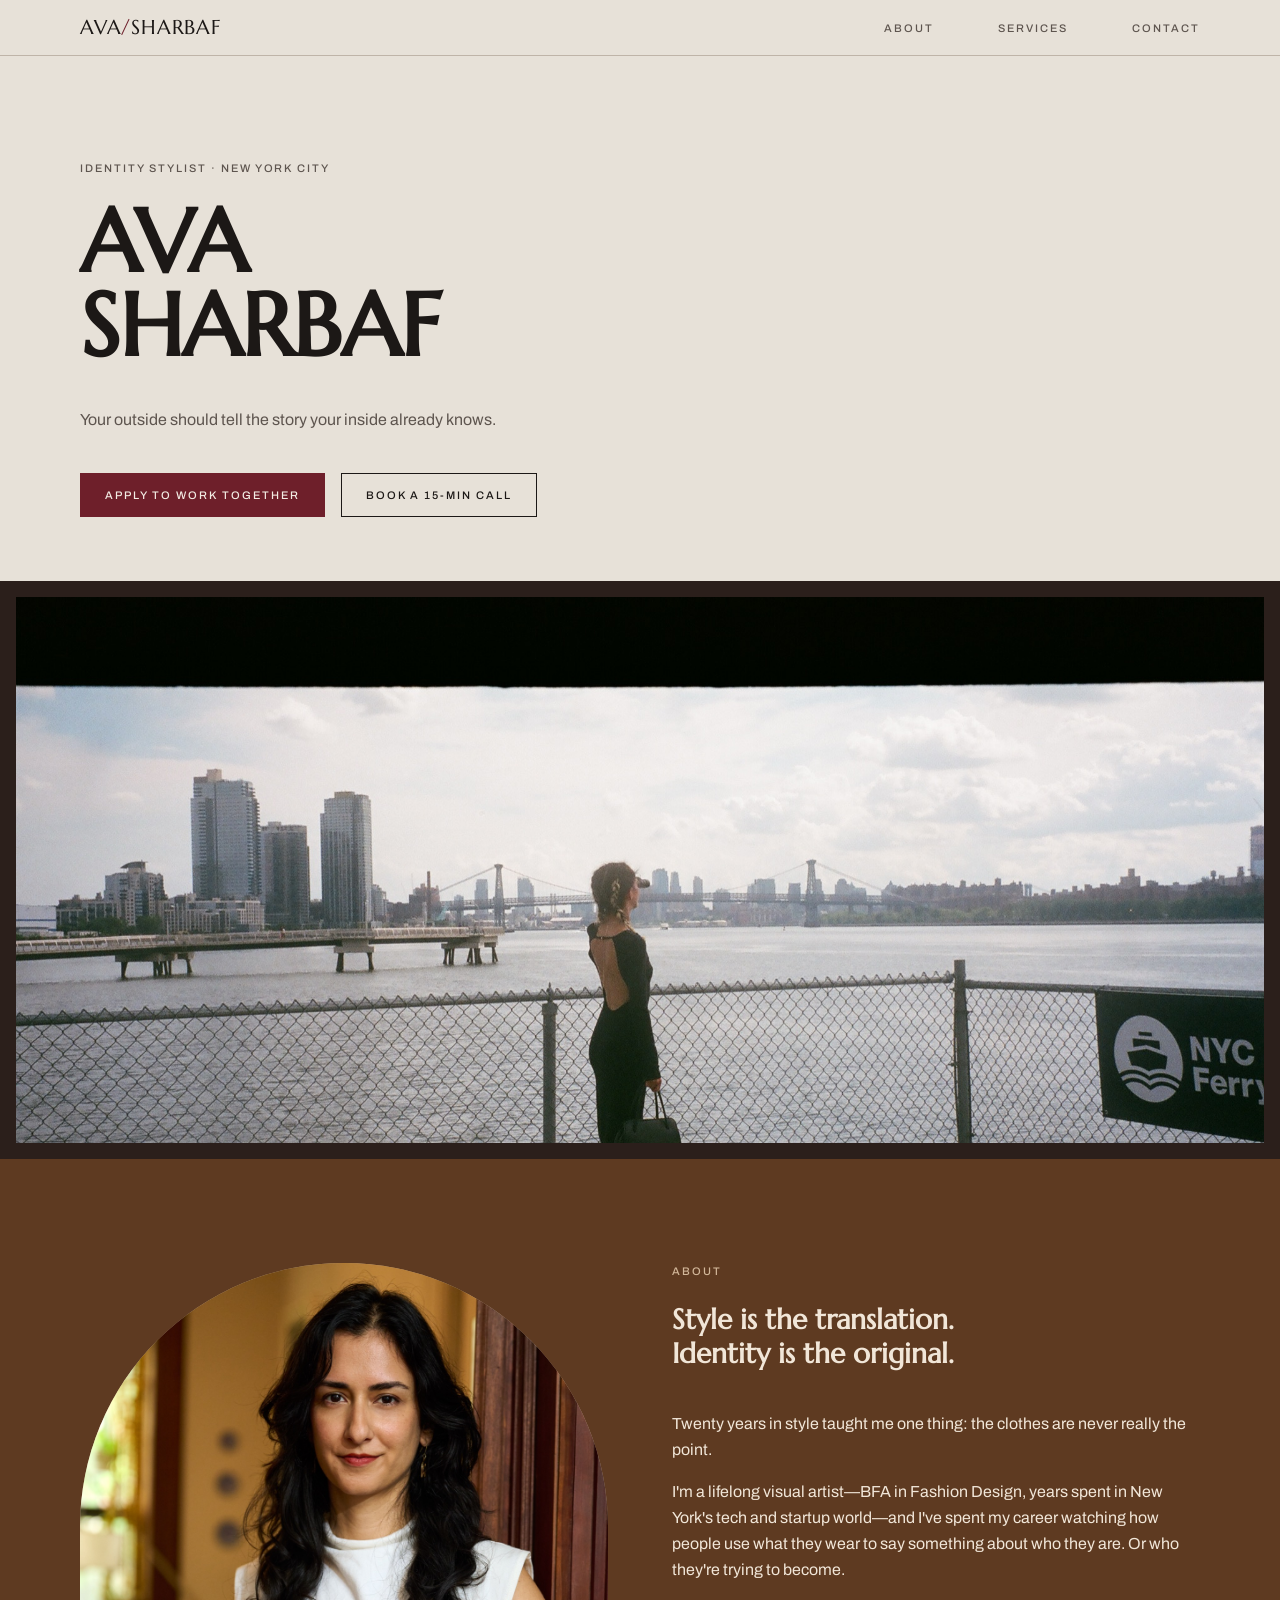
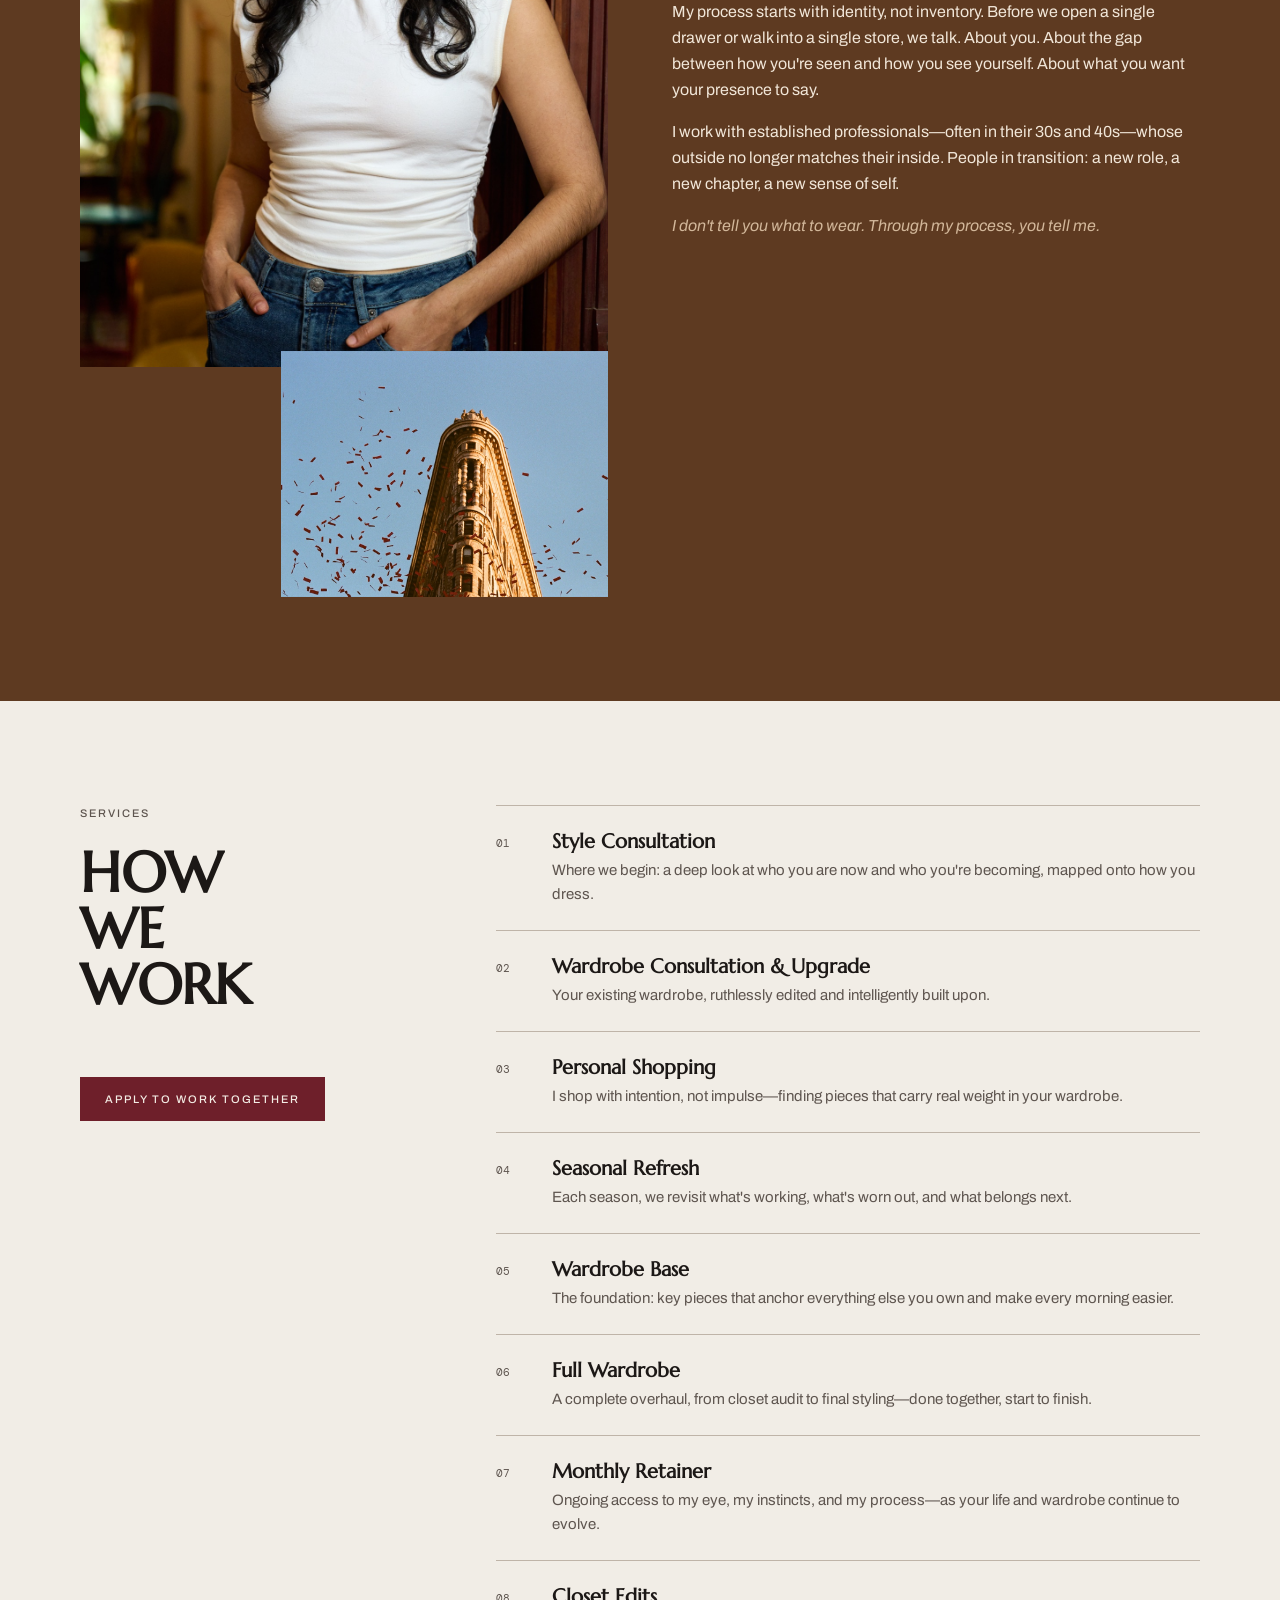
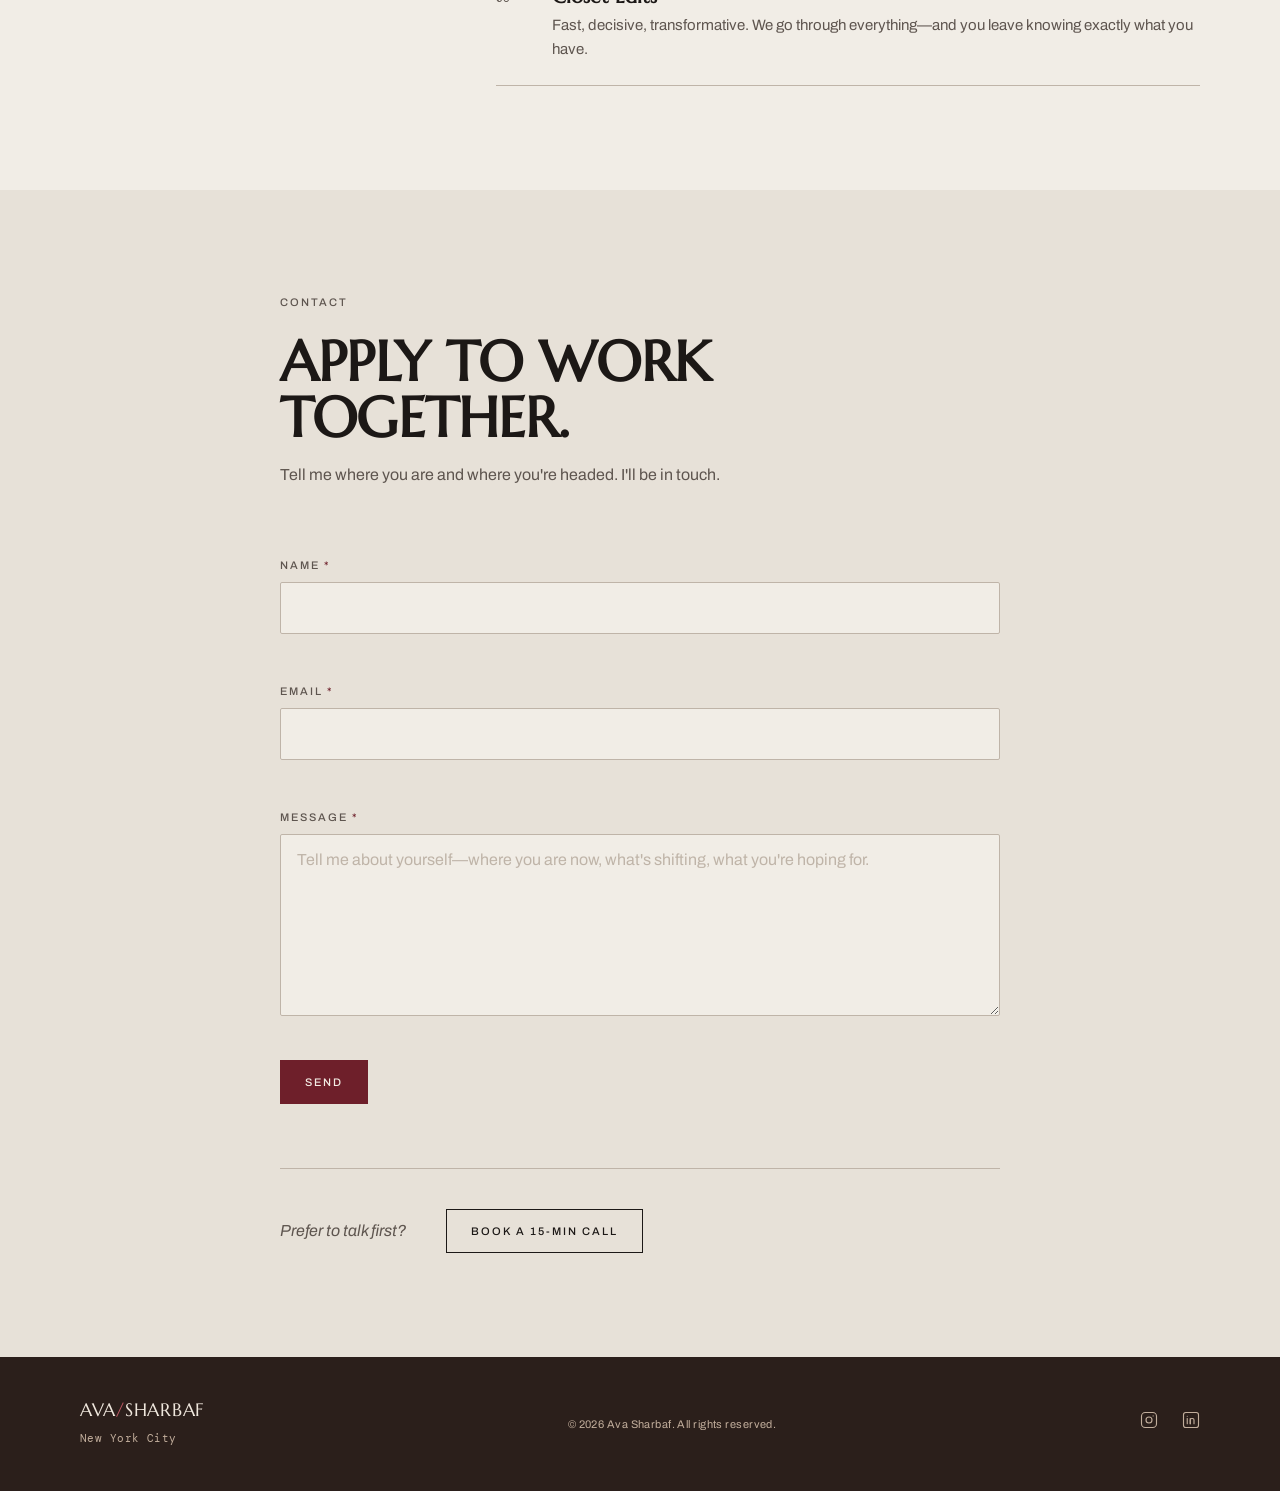
==== index.html @ b697bcec "Apply design system: Bordeaux palette, real images, Formspree live - Full design-system token overha" ====
<!DOCTYPE html>
<html lang="en">
<head>
  <meta charset="UTF-8">
  <meta name="viewport" content="width=device-width, initial-scale=1.0">

  <title>Ava Sharbaf — Identity Stylist, NYC</title>
  <meta name="description" content="Ava Sharbaf is a New York–based identity stylist with 20+ years of experience helping established professionals dress for who they're becoming.">
  <meta name="author" content="Ava Sharbaf">

  <meta property="og:title"       content="Ava Sharbaf — Identity Stylist">
  <meta property="og:description" content="Identity-first styling for professionals in transition. Style is a tool, not a costume.">
  <meta property="og:image"       content="/images/optimized/hero.jpg">
  <meta property="og:url"         content="https://avasharbaf.com">
  <meta property="og:type"        content="website">
  <meta property="og:site_name"   content="Ava Sharbaf">

  <meta name="twitter:card"        content="summary_large_image">
  <meta name="twitter:title"       content="Ava Sharbaf — Identity Stylist">
  <meta name="twitter:description" content="Identity-first styling for professionals in transition.">
  <meta name="twitter:image"       content="/images/optimized/hero.jpg">

  <link rel="icon" href="/favicon.svg" type="image/svg+xml">

  <link rel="preconnect" href="https://fonts.googleapis.com">
  <link rel="preconnect" href="https://fonts.gstatic.com" crossorigin>
  <link rel="stylesheet" href="https://fonts.googleapis.com/css2?family=Marcellus&family=Archivo:wght@400;500;600&family=DM+Mono:wght@400;500&display=swap">

  <link rel="stylesheet" href="styles.css">
</head>

<body>

  <!-- NAV -->
  <nav class="nav" id="nav" aria-label="Main navigation">
    <div class="nav__inner">
      <a href="#home" class="nav__wordmark" aria-label="Ava Sharbaf — Home">
        AVA<span class="nav__slash">/</span>SHARBAF
      </a>

      <button
        class="nav__toggle"
        id="navToggle"
        aria-expanded="false"
        aria-controls="navMenu"
        aria-label="Toggle menu"
      >
        <span></span><span></span><span></span>
      </button>

      <ul class="nav__menu" id="navMenu" role="list">
        <li><a href="#about"    class="nav__link">About</a></li>
        <li><a href="#services" class="nav__link">Services</a></li>
        <li><a href="#contact"  class="nav__link">Contact</a></li>
      </ul>
    </div>
  </nav>

  <main>

    <!-- HOME -->
    <!--
      TAGLINE OPTIONS:
        1. "Your outside should tell the story your inside already knows."
        2. "Dress for who you're becoming, not who you've been."
        3. "Style is a tool for transition. Not a costume for performance."
      USING: Option 1 — direct, emotional, client-facing.
    -->
    <section id="home" class="hero" aria-labelledby="hero-name">
      <div class="hero__text">
        <p class="eyebrow" style="opacity:0;animation:fadeUp .7s cubic-bezier(.25,.46,.45,.94) .1s forwards">
          Identity Stylist &middot; New York City
        </p>
        <h1 class="hero__headline" id="hero-name" style="opacity:0;animation:fadeUp .8s cubic-bezier(.25,.46,.45,.94) .25s forwards">
          Ava<br>Sharbaf
        </h1>
        <p class="hero__tagline" style="opacity:0;animation:fadeUp .8s cubic-bezier(.25,.46,.45,.94) .45s forwards">
          Your outside should tell the story your inside already knows.
        </p>
        <div class="hero__ctas" style="opacity:0;animation:fadeUp .8s cubic-bezier(.25,.46,.45,.94) .6s forwards">
          <a href="#contact" class="btn btn--primary">Apply to work together</a>
          <!-- TODO: replace with your Calendly link -->
          <a href="https://calendly.com/YOUR_LINK" class="btn btn--ghost" target="_blank" rel="noopener noreferrer">Book a 15-min call</a>
        </div>
      </div>

      <!-- Hero photograph in a deep "film frame" band -->
      <div class="hero__frame" aria-hidden="true">
        <img
          src="/images/optimized/hero.jpg"
          alt=""
          class="hero__img"
          fetchpriority="high"
          decoding="async"
        >
      </div>
    </section>

    <!-- ABOUT -->
    <section id="about" class="about" aria-labelledby="about-heading">
      <div class="about__inner container">

        <div class="about__media fade-up">
          <img
            src="/images/optimized/about.jpg"
            alt="Ava Sharbaf, identity stylist"
            class="about__portrait"
            loading="lazy"
            decoding="async"
          >
          <img
            src="/images/optimized/detail-1.jpg"
            alt="Styling detail"
            class="about__detail"
            loading="lazy"
            decoding="async"
          >
        </div>

        <div class="about__content fade-up">
          <p class="eyebrow">About</p>
          <h2 class="about__heading" id="about-heading">
            Style is the translation.<br>Identity is the original.
          </h2>
          <div class="about__text">
            <p>Twenty years in style taught me one thing: the clothes are never really the point.</p>
            <p>
              I'm a lifelong visual artist—BFA in Fashion Design, years spent in New York's tech
              and startup world—and I've spent my career watching how people use what they wear to
              say something about who they are. Or who they're trying to become.
            </p>
            <p>
              My process starts with identity, not inventory. Before we open a single drawer or
              walk into a single store, we talk. About you. About the gap between how you're seen
              and how you see yourself. About what you want your presence to say.
            </p>
            <p>
              I work with established professionals—often in their 30s and 40s—whose outside no
              longer matches their inside. People in transition: a new role, a new chapter, a new
              sense of self.
            </p>
            <p>I don't tell you what to wear. Through my process, you tell me.</p>
          </div>
        </div>

      </div>
    </section>

    <!-- SERVICES -->
    <section id="services" class="services" aria-labelledby="services-heading">
      <div class="services__inner container">

        <div class="services__title-col fade-up">
          <p class="eyebrow" style="color: var(--ink-muted)">Services</p>
          <h2 class="services__heading" id="services-heading">
            How<br>We<br>Work
          </h2>
          <div class="services__cta-col">
            <a href="#contact" class="btn btn--primary">Apply to work together</a>
          </div>
        </div>

        <div>
          <ul class="services__list" role="list">

            <li class="services__item fade-up">
              <span class="services__num" aria-hidden="true">01</span>
              <div>
                <h3 class="services__name">Style Consultation</h3>
                <p class="services__desc">
                  Where we begin: a deep look at who you are now and who you're becoming,
                  mapped onto how you dress.
                </p>
              </div>
            </li>

            <li class="services__item fade-up">
              <span class="services__num" aria-hidden="true">02</span>
              <div>
                <h3 class="services__name">Wardrobe Consultation &amp; Upgrade</h3>
                <p class="services__desc">
                  Your existing wardrobe, ruthlessly edited and intelligently built upon.
                </p>
              </div>
            </li>

            <li class="services__item fade-up">
              <span class="services__num" aria-hidden="true">03</span>
              <div>
                <h3 class="services__name">Personal Shopping</h3>
                <p class="services__desc">
                  I shop with intention, not impulse—finding pieces that carry real weight
                  in your wardrobe.
                </p>
              </div>
            </li>

            <li class="services__item fade-up">
              <span class="services__num" aria-hidden="true">04</span>
              <div>
                <h3 class="services__name">Seasonal Refresh</h3>
                <p class="services__desc">
                  Each season, we revisit what's working, what's worn out, and what belongs next.
                </p>
              </div>
            </li>

            <li class="services__item fade-up">
              <span class="services__num" aria-hidden="true">05</span>
              <div>
                <h3 class="services__name">Wardrobe Base</h3>
                <p class="services__desc">
                  The foundation: key pieces that anchor everything else you own and make
                  every morning easier.
                </p>
              </div>
            </li>

            <li class="services__item fade-up">
              <span class="services__num" aria-hidden="true">06</span>
              <div>
                <h3 class="services__name">Full Wardrobe</h3>
                <p class="services__desc">
                  A complete overhaul, from closet audit to final styling—done together,
                  start to finish.
                </p>
              </div>
            </li>

            <li class="services__item fade-up">
              <span class="services__num" aria-hidden="true">07</span>
              <div>
                <h3 class="services__name">Monthly Retainer</h3>
                <p class="services__desc">
                  Ongoing access to my eye, my instincts, and my process—as your life
                  and wardrobe continue to evolve.
                </p>
              </div>
            </li>

            <li class="services__item fade-up">
              <span class="services__num" aria-hidden="true">08</span>
              <div>
                <h3 class="services__name">Closet Edits</h3>
                <p class="services__desc">
                  Fast, decisive, transformative. We go through everything—and you leave
                  knowing exactly what you have.
                </p>
              </div>
            </li>

          </ul>
        </div>

      </div>
    </section>

    <!-- CONTACT -->
    <section id="contact" class="contact" aria-labelledby="contact-heading">
      <div class="container">
        <div class="contact__inner">

          <div class="fade-up">
            <p class="eyebrow">Contact</p>
            <h2 class="contact__heading" id="contact-heading">Apply to work together.</h2>
            <p class="contact__sub">Tell me where you are and where you're headed. I'll be in touch.</p>
          </div>

          <form class="contact__form fade-up" id="contactForm" novalidate aria-label="Application form">
            <!-- Honeypot: invisible to real users -->
            <div class="contact__honeypot" aria-hidden="true">
              <label for="website">Website</label>
              <input type="text" id="website" name="website" tabindex="-1" autocomplete="off">
            </div>

            <div class="form-field">
              <label class="form-label" for="name">Name <span aria-hidden="true">*</span></label>
              <input class="form-input" type="text" id="name" name="name"
                required autocomplete="name" aria-required="true" aria-describedby="name-error">
              <span class="form-error" id="name-error" role="alert" aria-live="polite"></span>
            </div>

            <div class="form-field">
              <label class="form-label" for="email">Email <span aria-hidden="true">*</span></label>
              <input class="form-input" type="email" id="email" name="email"
                required autocomplete="email" aria-required="true" aria-describedby="email-error">
              <span class="form-error" id="email-error" role="alert" aria-live="polite"></span>
            </div>

            <div class="form-field">
              <label class="form-label" for="message">Message <span aria-hidden="true">*</span></label>
              <textarea class="form-input form-textarea" id="message" name="message"
                required rows="6" aria-required="true" aria-describedby="message-error"
                placeholder="Tell me about yourself—where you are now, what's shifting, what you're hoping for."></textarea>
              <span class="form-error" id="message-error" role="alert" aria-live="polite"></span>
            </div>

            <div class="form-status" id="formStatus" role="status" aria-live="polite"></div>

            <button type="submit" class="btn btn--primary form-submit" id="submitBtn">
              <span class="btn-text">Send</span>
              <span class="btn-loading" aria-hidden="true">Sending&hellip;</span>
            </button>
          </form>

          <div class="contact__alt fade-up">
            <p class="contact__alt-text">Prefer to talk first?</p>
            <!-- TODO: replace with your Calendly link -->
            <a href="https://calendly.com/YOUR_LINK" class="btn btn--ghost"
               target="_blank" rel="noopener noreferrer">Book a 15-min call</a>
          </div>

        </div>
      </div>
    </section>

  </main>

  <!-- FOOTER -->
  <footer class="footer" role="contentinfo">
    <div class="container footer__inner">
      <div>
        <p class="footer__wordmark">AVA<span class="footer__slash">/</span>SHARBAF</p>
        <p class="footer__location">New York City</p>
      </div>
      <p class="footer__copy">&copy; 2026 Ava Sharbaf. All rights reserved.</p>
      <nav class="footer__social" aria-label="Social links">
        <!-- TODO: replace # with real URLs -->
        <a href="#" class="footer__social-link" aria-label="Instagram" rel="noopener">
          <svg width="18" height="18" viewBox="0 0 24 24" fill="none" stroke="currentColor" stroke-width="1.5" stroke-linecap="round" aria-hidden="true">
            <rect x="2" y="2" width="20" height="20" rx="5"/>
            <circle cx="12" cy="12" r="4"/>
            <circle cx="17.5" cy="6.5" r=".75" fill="currentColor" stroke="none"/>
          </svg>
        </a>
        <a href="#" class="footer__social-link" aria-label="LinkedIn" rel="noopener">
          <svg width="18" height="18" viewBox="0 0 24 24" fill="none" stroke="currentColor" stroke-width="1.5" stroke-linecap="round" stroke-linejoin="round" aria-hidden="true">
            <rect x="2" y="2" width="20" height="20" rx="3"/>
            <line x1="7" y1="10" x2="7" y2="17"/>
            <line x1="7" y1="7" x2="7" y2="7.01"/>
            <path d="M11 17v-5c0-1.1.9-2 2-2h1a2 2 0 0 1 2 2v5"/>
            <line x1="11" y1="10" x2="11" y2="17"/>
          </svg>
        </a>
      </nav>
    </div>
  </footer>

  <style>
    @keyframes fadeUp {
      from { opacity: 0; transform: translateY(20px); }
      to   { opacity: 1; transform: none; }
    }
  </style>

  <script src="script.js"></script>
</body>
</html>
---- styles.css ----
/* ============================================
   DESIGN SYSTEM TOKENS — Bordeaux / Ava Sharbaf
   ============================================ */
:root {
  --surface:           #E7E1D8;
  --surface-alt:       #F1EDE6;
  --ink:               #1C1816;
  --ink-muted:         #5E554F;
  --line:              #BFB4A8;
  --accent:            #6E1F2A;
  --on-accent:         #F3ECE4;
  --deep:              #2B1F1B;
  --on-deep:           #EFE7DD;
  --on-deep-muted:     #C2AE9C;
  --accent-on-deep:    #C25A66;
  --mahogany:          #5E3A21;
  --on-mahogany:       #F1E6D8;
  --on-mahogany-muted: #D2B79A;
  --tint:              #B39B82;
  --error:             #8B2E2E;
  --success:           #2E5B2E;

  --font-display: 'Marcellus', 'Optima', Georgia, serif;
  --font-body:    'Archivo', 'Helvetica Neue', Arial, sans-serif;
  --font-mono:    'DM Mono', ui-monospace, Menlo, monospace;

  --sp-1: 4px;
  --sp-2: 8px;
  --sp-3: 16px;
  --sp-4: 24px;
  --sp-5: 40px;
  --sp-6: 64px;
  --sp-7: 104px;

  --nav-height: 56px;
  --max-width:  1200px;
  --gutter:     clamp(16px, 5vw, 40px);

  --focus-ring: 0 0 0 2px var(--surface), 0 0 0 4px var(--accent);
  --ease:       cubic-bezier(0.25, 0.46, 0.45, 0.94);
  --dur:        0.3s;
}

/* ============================================
   RESET
   ============================================ */
*, *::before, *::after { box-sizing: border-box; margin: 0; padding: 0; }
html { scroll-behavior: smooth; scroll-padding-top: var(--nav-height); -webkit-text-size-adjust: 100%; }
body { font-family: var(--font-body); font-size: 16px; line-height: 26px; color: var(--ink); background: var(--surface); overflow-x: hidden; }
img { display: block; max-width: 100%; }
a { color: inherit; text-decoration: none; }
ul, ol { list-style: none; }
button { cursor: pointer; font-family: inherit; border: none; background: none; }
input, textarea { font-family: inherit; }

/* ============================================
   UTILITIES
   ============================================ */
.container { max-width: var(--max-width); margin: 0 auto; padding: 0 var(--gutter); }

.eyebrow {
  font-family: var(--font-body);
  font-size: 11px;
  font-weight: 500;
  line-height: 16px;
  letter-spacing: 0.18em;
  text-transform: uppercase;
  color: var(--ink-muted);
  margin-bottom: var(--sp-4);
}

/* ============================================
   SCROLL ANIMATIONS
   ============================================ */
.fade-up {
  opacity: 0;
  transform: translateY(20px);
  transition: opacity 0.65s var(--ease), transform 0.65s var(--ease);
}
.fade-up.is-visible { opacity: 1; transform: none; }

/* ============================================
   BUTTONS
   ============================================ */
.btn {
  display: inline-flex;
  align-items: center;
  justify-content: center;
  padding: var(--sp-2) var(--sp-4);
  font-family: var(--font-body);
  font-size: 11px;
  font-weight: 500;
  letter-spacing: 0.18em;
  text-transform: uppercase;
  line-height: 16px;
  min-height: 44px;
  border-radius: 0;
  transition: background-color var(--dur) var(--ease),
              color var(--dur) var(--ease),
              border-color var(--dur) var(--ease);
  white-space: nowrap;
}
.btn:focus-visible { box-shadow: var(--focus-ring); outline: none; }
.btn:active { opacity: 0.82; }

/* Solid oxblood — the booking / primary action */
.btn--primary {
  background-color: var(--accent);
  color: var(--on-accent);
  border: 1px solid var(--accent);
}
.btn--primary:hover { background-color: #541720; border-color: #541720; }

/* Ghost on light backgrounds */
.btn--ghost {
  background-color: transparent;
  color: var(--ink);
  border: 1px solid var(--ink);
}
.btn--ghost:hover { background-color: var(--ink); color: var(--surface); }

/* Ghost on deep/dark backgrounds */
.btn--ghost-deep {
  background-color: transparent;
  color: var(--on-deep);
  border: 1px solid var(--on-deep-muted);
}
.btn--ghost-deep:hover { background-color: rgba(239,231,221,0.08); border-color: var(--on-deep); }

/* ============================================
   NAVIGATION
   ============================================ */
.nav {
  position: fixed;
  top: 0; left: 0; right: 0;
  z-index: 100;
  height: var(--nav-height);
  background-color: var(--surface);
  border-bottom: 1px solid var(--line);
}

.nav__inner {
  max-width: var(--max-width);
  margin: 0 auto;
  padding: 0 var(--gutter);
  height: 100%;
  display: flex;
  align-items: center;
  justify-content: space-between;
}

/* Wordmark: AVA/SHARBAF — slash in accent */
.nav__wordmark {
  font-family: var(--font-display);
  font-size: 20px;
  line-height: 20px;
  letter-spacing: 0.04em;
  text-transform: uppercase;
  color: var(--ink);
}
.nav__slash { color: var(--accent); }

.nav__menu {
  display: flex;
  align-items: center;
  gap: var(--sp-6);
}

.nav__link {
  font-size: 11px;
  font-weight: 500;
  letter-spacing: 0.18em;
  text-transform: uppercase;
  color: var(--ink-muted);
  transition: color var(--dur) var(--ease);
}
.nav__link:hover { color: var(--ink); }
.nav__link:focus-visible { box-shadow: var(--focus-ring); outline: none; }

/* Mobile toggle */
.nav__toggle {
  display: none;
  flex-direction: column;
  gap: 5px;
  padding: var(--sp-2);
}
.nav__toggle span {
  display: block;
  width: 22px;
  height: 1.5px;
  background-color: var(--ink);
  transition: transform var(--dur) var(--ease), opacity var(--dur) var(--ease);
}
.nav__toggle[aria-expanded="true"] span:nth-child(1) { transform: translateY(6.5px) rotate(45deg); }
.nav__toggle[aria-expanded="true"] span:nth-child(2) { opacity: 0; }
.nav__toggle[aria-expanded="true"] span:nth-child(3) { transform: translateY(-6.5px) rotate(-45deg); }

/* ============================================
   HERO — surface ground, photo in deep frame
   ============================================ */
.hero {
  background-color: var(--surface);
  padding-top: calc(var(--nav-height) + var(--sp-7));
}

.hero__text {
  max-width: var(--max-width);
  margin: 0 auto;
  padding: 0 var(--gutter) var(--sp-6);
}

.hero__headline {
  font-family: var(--font-display);
  font-size: clamp(52px, 11vw, 88px);
  line-height: 0.95;
  letter-spacing: -0.01em;
  text-transform: uppercase;
  color: var(--ink);
  margin-bottom: var(--sp-5);
}

.hero__tagline {
  font-size: 16px;
  line-height: 26px;
  color: var(--ink-muted);
  max-width: 480px;
  margin-bottom: var(--sp-5);
}

.hero__ctas {
  display: flex;
  flex-wrap: wrap;
  gap: var(--sp-3);
}

/* Deep film frame around the photograph */
.hero__frame {
  background-color: var(--deep);
  padding: var(--sp-3);
}

.hero__img {
  width: 100%;
  aspect-ratio: 16 / 7;
  object-fit: cover;
  object-position: center 25%;
  display: block;
  background-color: var(--tint);
}

/* ============================================
   ABOUT — mahogany ground
   ============================================ */
.about {
  background-color: var(--mahogany);
  color: var(--on-mahogany);
  padding: var(--sp-7) 0;
}

.about .eyebrow { color: var(--on-mahogany-muted); }

.about__inner {
  display: grid;
  grid-template-columns: 1fr 1fr;
  gap: var(--sp-6);
  align-items: start;
}

.about__heading {
  font-family: var(--font-display);
  font-size: clamp(22px, 3.5vw, 28px);
  line-height: 34px;
  color: var(--on-mahogany);
  margin-bottom: var(--sp-5);
}

.about__text p {
  font-size: 16px;
  line-height: 26px;
  color: var(--on-mahogany);
  margin-bottom: var(--sp-3);
}
.about__text p:last-child {
  margin-bottom: 0;
  font-style: italic;
  color: var(--on-mahogany-muted);
}

/* Portrait with optional arch top */
.about__portrait {
  width: 100%;
  aspect-ratio: 3 / 4;
  object-fit: cover;
  object-position: center top;
  border-radius: 999px 999px 0 0;
  background-color: var(--tint);
  display: block;
}

.about__detail {
  width: 62%;
  aspect-ratio: 4 / 3;
  object-fit: cover;
  margin-left: auto;
  margin-top: calc(var(--sp-3) * -1);
  display: block;
  background-color: var(--deep);
}

/* ============================================
   SERVICES — editorial index
   ============================================ */
.services {
  background-color: var(--surface-alt);
  padding: var(--sp-7) 0;
}

.services__inner {
  display: grid;
  grid-template-columns: 1fr 2fr;
  gap: var(--sp-6);
  align-items: start;
}

.services__title-col {
  position: sticky;
  top: calc(var(--nav-height) + var(--sp-5));
}

.services__heading {
  font-family: var(--font-display);
  font-size: clamp(32px, 5vw, 56px);
  line-height: 1;
  letter-spacing: -0.005em;
  text-transform: uppercase;
  color: var(--ink);
  margin-bottom: var(--sp-6);
}

.services__cta-col { margin-top: var(--sp-5); }

/* List */
.services__list {
  border-top: 1px solid var(--line);
}

.services__item {
  display: grid;
  grid-template-columns: 2rem 1fr;
  gap: var(--sp-4);
  padding: var(--sp-4) 0;
  border-bottom: 1px solid var(--line);
  transition: background-color var(--dur) var(--ease);
}
.services__item:hover { background-color: rgba(28,24,22,0.03); }

.services__num {
  font-family: var(--font-mono);
  font-size: 11px;
  line-height: 16px;
  letter-spacing: 0.04em;
  color: var(--ink-muted);
  padding-top: 5px;
}

.services__name {
  font-family: var(--font-display);
  font-size: 20px;
  line-height: 24px;
  color: var(--ink);
  margin-bottom: var(--sp-1);
}

.services__desc {
  font-size: 15px;
  line-height: 24px;
  color: var(--ink-muted);
}

/* ============================================
   CONTACT
   ============================================ */
.contact {
  background-color: var(--surface);
  padding: var(--sp-7) 0;
}

.contact__inner {
  max-width: 720px;
  margin: 0 auto;
}

.contact__heading {
  font-family: var(--font-display);
  font-size: clamp(36px, 6vw, 56px);
  line-height: 1;
  letter-spacing: -0.005em;
  text-transform: uppercase;
  color: var(--ink);
  margin-bottom: var(--sp-3);
}

.contact__sub {
  font-size: 16px;
  line-height: 26px;
  color: var(--ink-muted);
  margin-bottom: var(--sp-6);
}

/* Honeypot */
.contact__honeypot {
  position: absolute;
  left: -9999px;
  width: 1px;
  height: 1px;
  overflow: hidden;
}

.contact__form {
  display: flex;
  flex-direction: column;
  gap: var(--sp-4);
  position: relative;
}

.form-field {
  display: flex;
  flex-direction: column;
  gap: var(--sp-1);
}

.form-label {
  font-size: 11px;
  font-weight: 500;
  letter-spacing: 0.18em;
  text-transform: uppercase;
  color: var(--ink-muted);
}
.form-label span { color: var(--accent); }

.form-input {
  padding: 12px var(--sp-3);
  background-color: var(--surface-alt);
  border: 1px solid var(--line);
  border-radius: 2px;
  color: var(--ink);
  font-size: 16px;
  line-height: 26px;
  outline: none;
  -webkit-appearance: none;
  appearance: none;
  transition: border-color var(--dur) var(--ease), box-shadow var(--dur) var(--ease);
}
.form-input::placeholder { color: var(--line); }
.form-input:focus { border-color: var(--accent); box-shadow: var(--focus-ring); }
.form-input.has-error { border-color: var(--error); }
.form-textarea { resize: vertical; min-height: 130px; }

.form-error {
  font-family: var(--font-mono);
  font-size: 11px;
  line-height: 16px;
  color: var(--error);
  min-height: 16px;
}

.form-status {
  display: none;
  font-size: 15px;
  line-height: 24px;
  padding: var(--sp-3) var(--sp-4);
  border-radius: 2px;
}
.form-status.is-success {
  display: block;
  background-color: rgba(46,91,46,0.07);
  border: 1px solid rgba(46,91,46,0.25);
  color: var(--success);
}
.form-status.is-error {
  display: block;
  background-color: rgba(139,46,46,0.06);
  border: 1px solid rgba(139,46,46,0.22);
  color: var(--error);
}

.form-submit { align-self: flex-start; }
.form-submit .btn-loading { display: none; }
.form-submit.is-loading .btn-text { display: none; }
.form-submit.is-loading .btn-loading { display: inline; }
.form-submit:disabled { opacity: 0.65; cursor: not-allowed; }

.contact__alt {
  margin-top: var(--sp-6);
  padding-top: var(--sp-5);
  border-top: 1px solid var(--line);
  display: flex;
  align-items: center;
  gap: var(--sp-5);
  flex-wrap: wrap;
}
.contact__alt-text {
  font-size: 16px;
  line-height: 26px;
  color: var(--ink-muted);
  font-style: italic;
}

/* ============================================
   FOOTER
   ============================================ */
.footer {
  background-color: var(--deep);
  color: var(--on-deep-muted);
  padding: var(--sp-5) 0;
}

.footer__inner {
  display: flex;
  align-items: center;
  justify-content: space-between;
  gap: var(--sp-4);
  flex-wrap: wrap;
}

.footer__wordmark {
  font-family: var(--font-display);
  font-size: 18px;
  letter-spacing: 0.04em;
  text-transform: uppercase;
  color: var(--on-deep);
}
.footer__slash { color: var(--accent-on-deep); }

.footer__location {
  font-family: var(--font-mono);
  font-size: 11px;
  letter-spacing: 0.04em;
  margin-top: 2px;
  color: var(--on-deep-muted);
}

.footer__copy {
  font-size: 11px;
  letter-spacing: 0.04em;
  color: var(--on-deep-muted);
}

.footer__social {
  display: flex;
  gap: var(--sp-4);
}
.footer__social-link {
  color: var(--on-deep-muted);
  transition: color var(--dur) var(--ease);
}
.footer__social-link:hover { color: var(--on-deep); }
.footer__social-link:focus-visible { box-shadow: var(--focus-ring); outline: none; }

/* ============================================
   RESPONSIVE
   ============================================ */
@media (max-width: 900px) {
  .about__inner {
    grid-template-columns: 1fr;
    gap: var(--sp-5);
  }
  .about__portrait { aspect-ratio: 4 / 3; border-radius: 0; }
  .about__detail { width: 50%; }

  .services__inner {
    grid-template-columns: 1fr;
    gap: var(--sp-5);
  }
  .services__title-col { position: static; }
}

@media (max-width: 640px) {
  .nav__toggle { display: flex; }

  .nav__menu {
    position: fixed;
    top: var(--nav-height);
    left: 0; right: 0;
    background-color: var(--surface);
    border-bottom: 1px solid var(--line);
    flex-direction: column;
    align-items: stretch;
    gap: 0;
    padding: var(--sp-2) 0 var(--sp-3);
    transform: translateY(-6px);
    opacity: 0;
    pointer-events: none;
    transition: transform var(--dur) var(--ease), opacity var(--dur) var(--ease);
  }
  .nav__menu.is-open {
    transform: translateY(0);
    opacity: 1;
    pointer-events: auto;
  }
  .nav__link {
    display: block;
    padding: var(--sp-3) var(--gutter);
    border-bottom: 1px solid var(--line);
    color: var(--ink);
  }
  .nav__link:last-child { border-bottom: none; }

  .hero__img { aspect-ratio: 4 / 3; }

  .hero__ctas { flex-direction: column; align-items: flex-start; }

  .contact__alt { flex-direction: column; align-items: flex-start; }

  .footer__inner {
    flex-direction: column;
    text-align: center;
    align-items: center;
  }
}

/* ============================================
   REDUCED MOTION
   ============================================ */
@media (prefers-reduced-motion: reduce) {
  html { scroll-behavior: auto; }
  .fade-up { opacity: 1; transform: none; transition: none; }
}
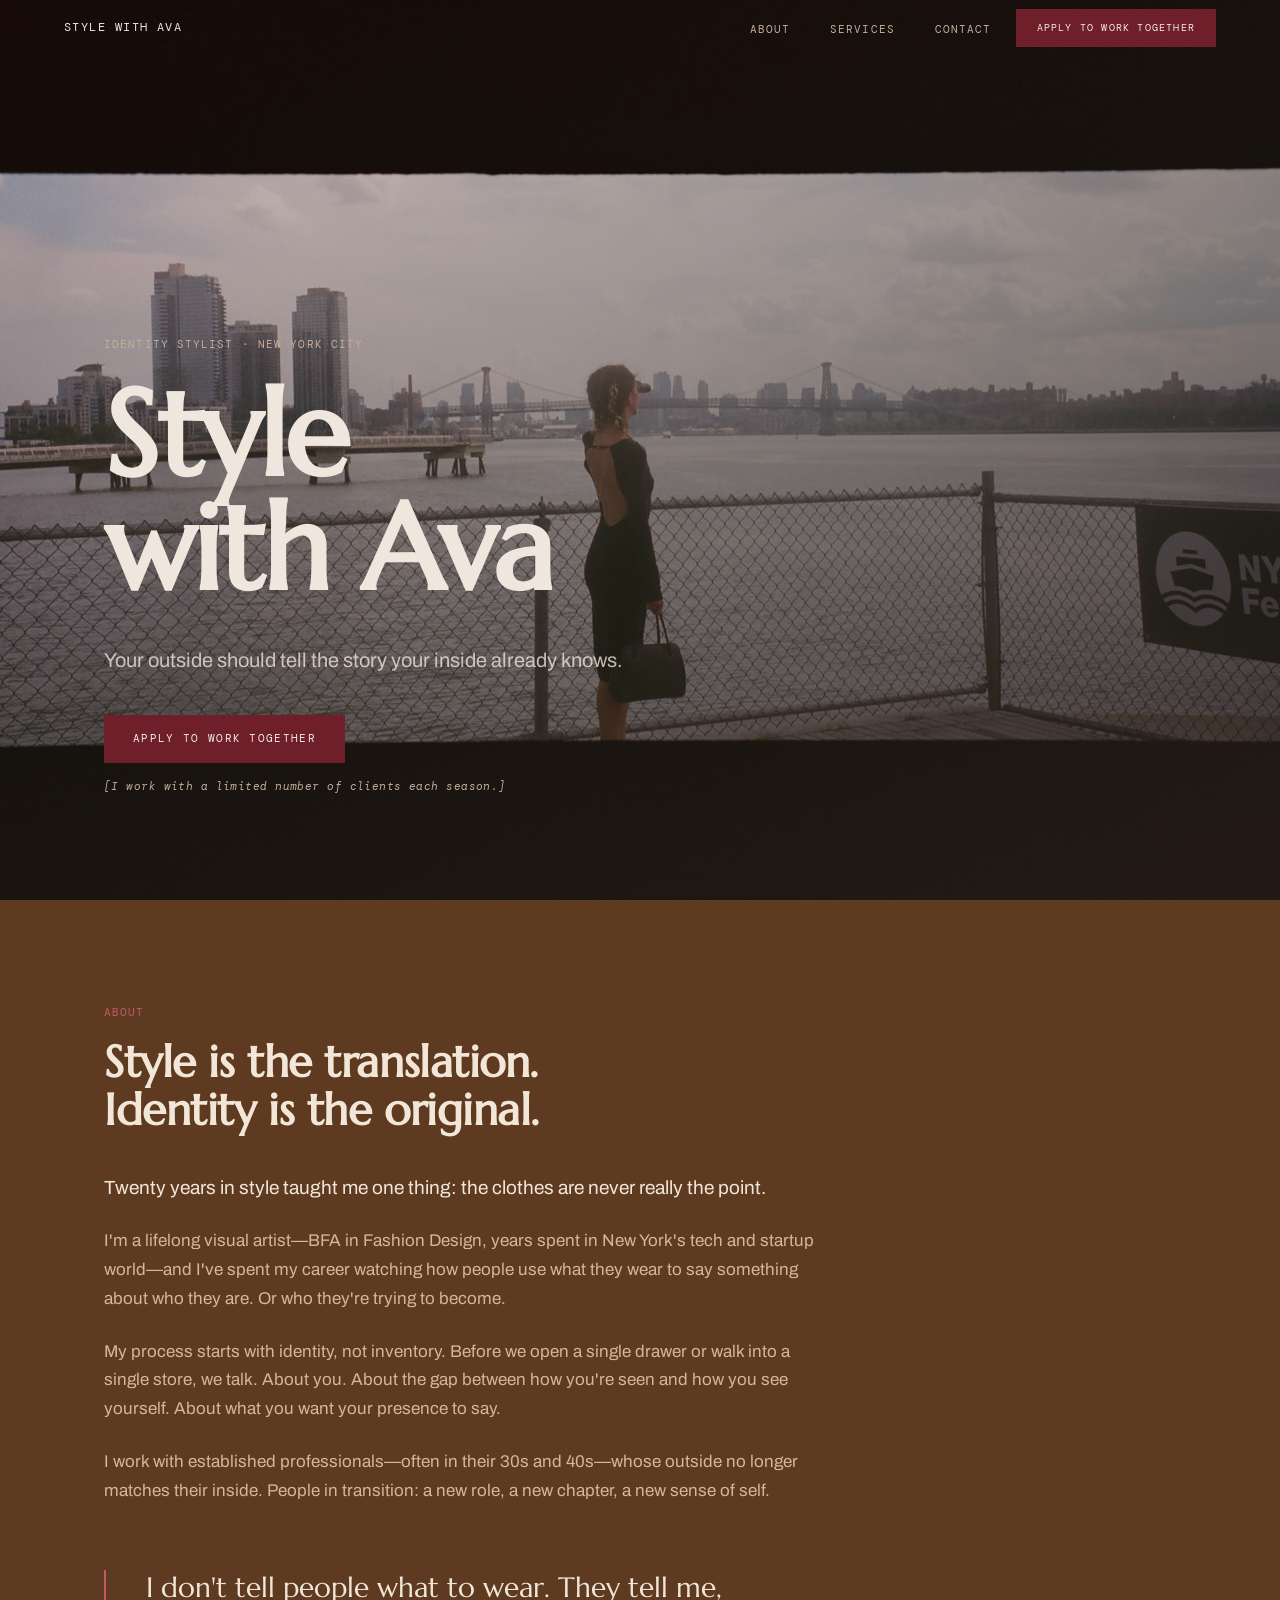
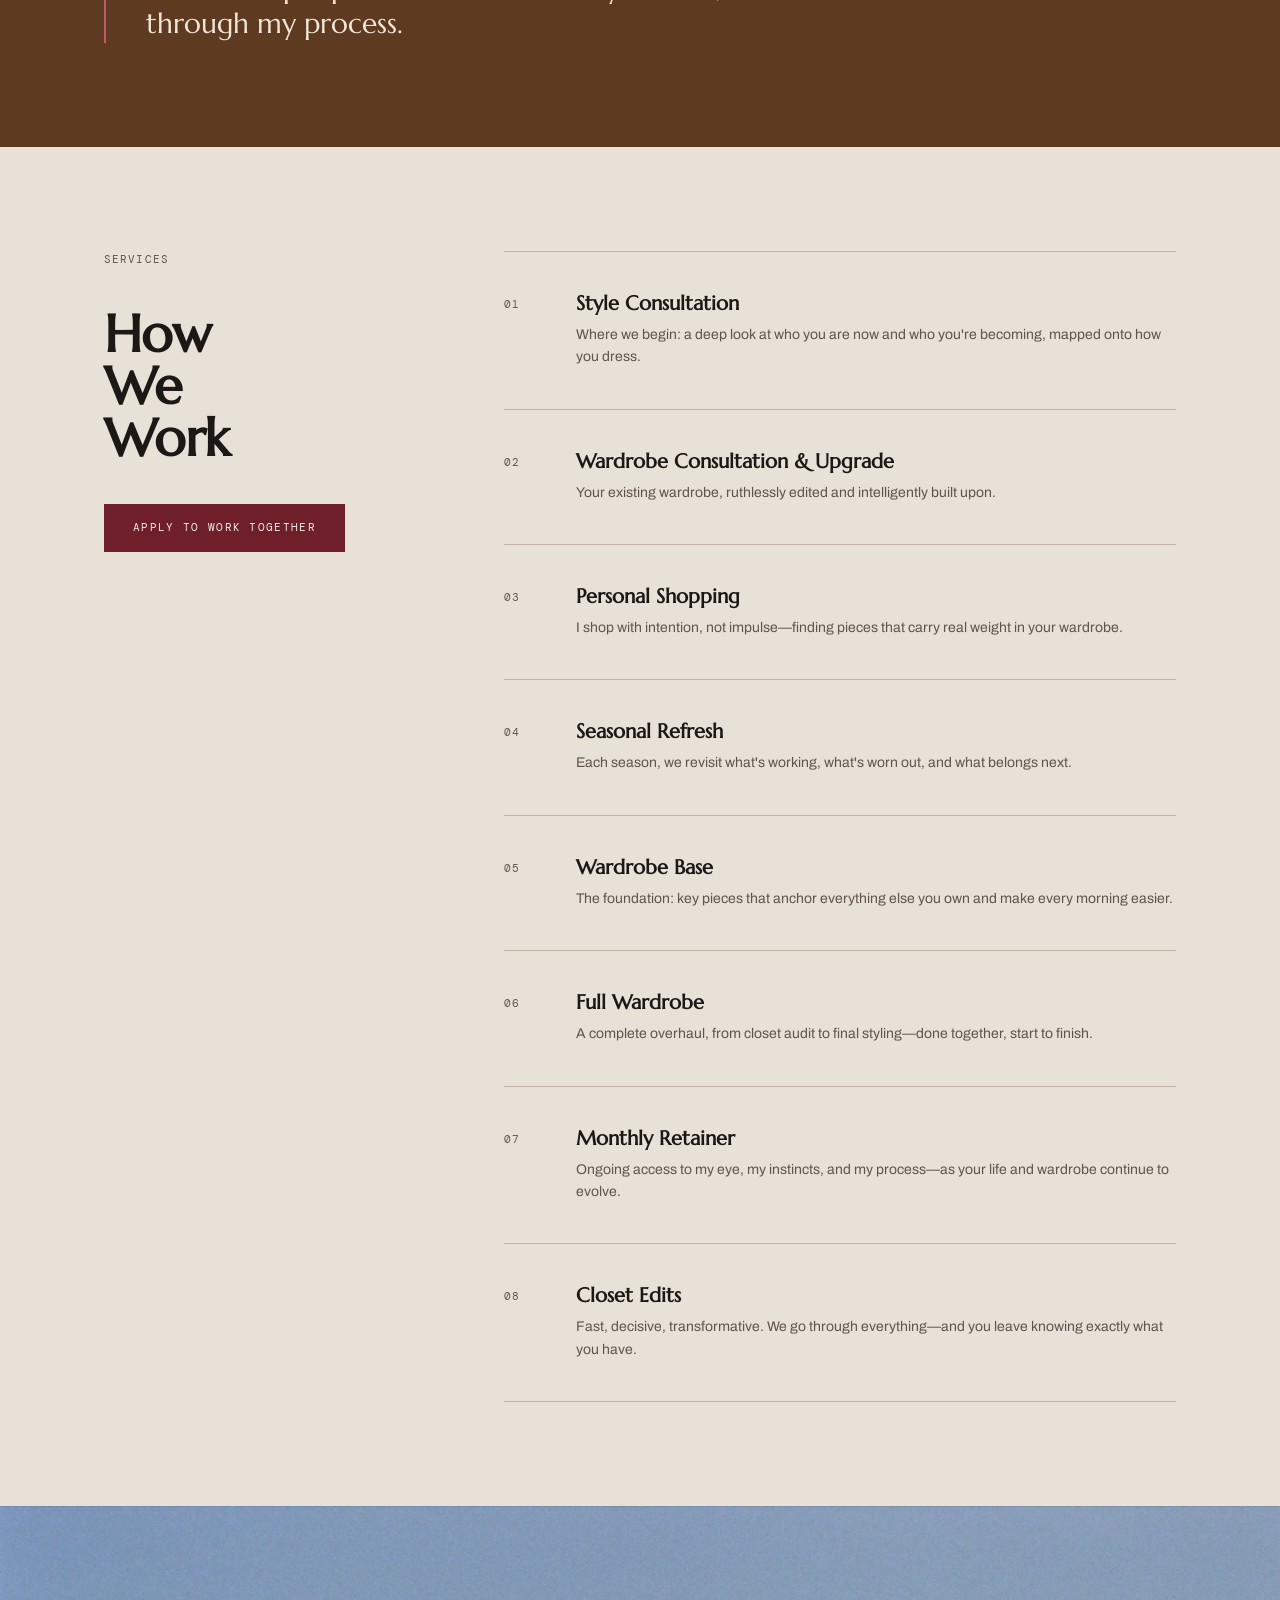
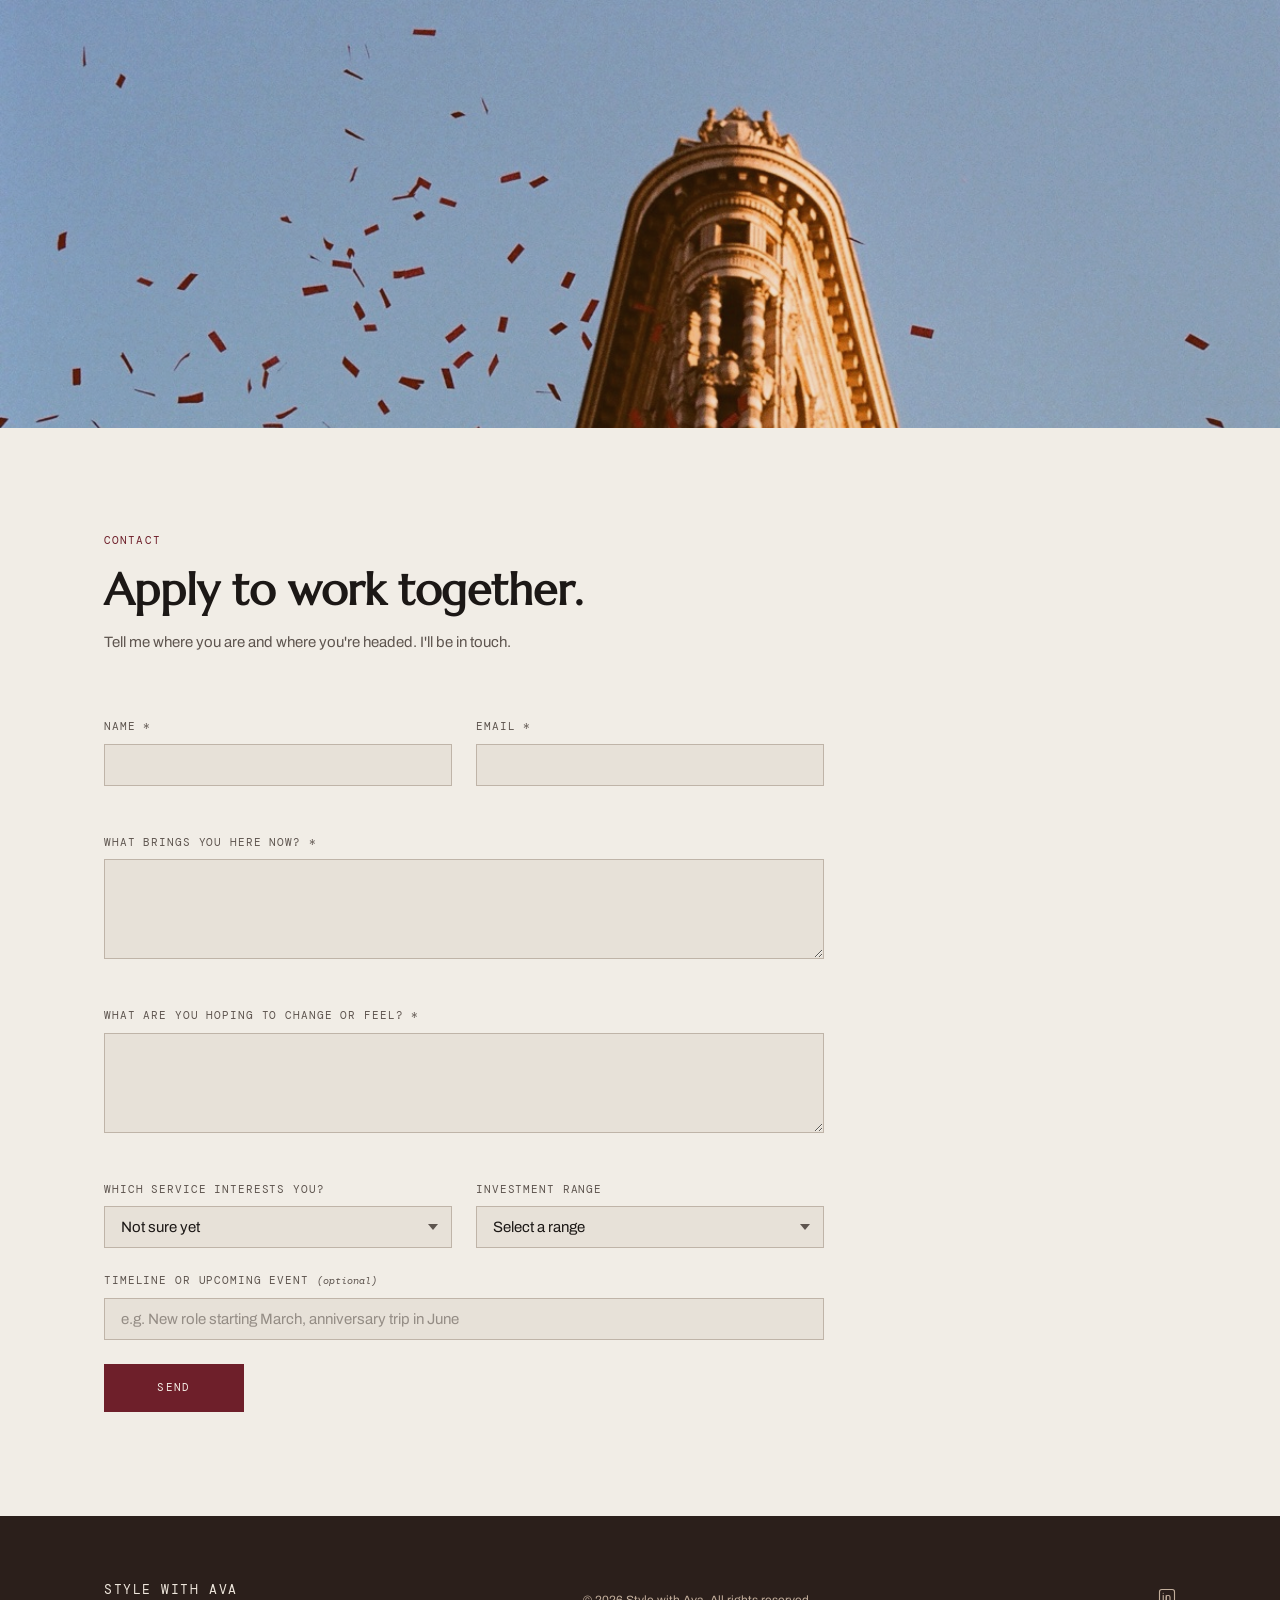
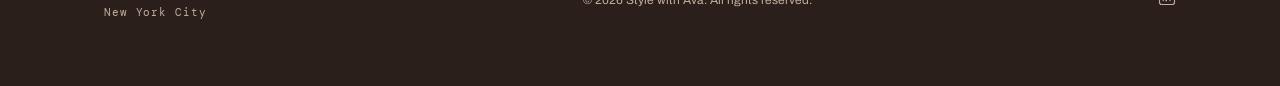
==== commit ccffe5f1: "Rebrand to Style with Ava; redesign hero, about, form, and footer - Rename brand from "Ava Sharbaf" " ====
--- a/index.html
+++ b/index.html
@@ -4,19 +4,19 @@
   <meta charset="UTF-8">
   <meta name="viewport" content="width=device-width, initial-scale=1.0">
 
-  <title>Ava Sharbaf — Identity Stylist, NYC</title>
-  <meta name="description" content="Ava Sharbaf is a New York–based identity stylist with 20+ years of experience helping established professionals dress for who they're becoming.">
-  <meta name="author" content="Ava Sharbaf">
-
-  <meta property="og:title"       content="Ava Sharbaf — Identity Stylist">
+  <title>Style with Ava — Identity Stylist, NYC</title>
+  <meta name="description" content="Style with Ava is a New York–based identity styling practice with 20+ years of experience helping established professionals dress for who they're becoming.">
+  <meta name="author" content="Style with Ava">
+
+  <meta property="og:title"       content="Style with Ava — Identity Stylist">
   <meta property="og:description" content="Identity-first styling for professionals in transition. Style is a tool, not a costume.">
   <meta property="og:image"       content="/images/optimized/hero.jpg">
   <meta property="og:url"         content="https://avasharbaf.com">
   <meta property="og:type"        content="website">
-  <meta property="og:site_name"   content="Ava Sharbaf">
+  <meta property="og:site_name"   content="Style with Ava">
 
   <meta name="twitter:card"        content="summary_large_image">
-  <meta name="twitter:title"       content="Ava Sharbaf — Identity Stylist">
+  <meta name="twitter:title"       content="Style with Ava — Identity Stylist">
   <meta name="twitter:description" content="Identity-first styling for professionals in transition.">
   <meta name="twitter:image"       content="/images/optimized/hero.jpg">
 
@@ -34,9 +34,17 @@
   <!-- NAV -->
   <nav class="nav" id="nav" aria-label="Main navigation">
     <div class="nav__inner">
-      <a href="#home" class="nav__wordmark" aria-label="Ava Sharbaf — Home">
-        AVA<span class="nav__slash">/</span>SHARBAF
+      <a href="#home" class="nav__wordmark" aria-label="Style with Ava — Home">
+        STYLE WITH AVA
       </a>
+
+      <ul class="nav__menu" id="navMenu" role="list">
+        <li><a href="#about"    class="nav__link">About</a></li>
+        <li><a href="#services" class="nav__link">Services</a></li>
+        <li><a href="#contact"  class="nav__link">Contact</a></li>
+      </ul>
+
+      <a href="#contact" class="btn btn--primary nav__cta">Apply to work together</a>
 
       <button
         class="nav__toggle"
@@ -44,80 +52,53 @@
         aria-expanded="false"
         aria-controls="navMenu"
         aria-label="Toggle menu"
-      >
-        <span></span><span></span><span></span>
-      </button>
-
-      <ul class="nav__menu" id="navMenu" role="list">
-        <li><a href="#about"    class="nav__link">About</a></li>
-        <li><a href="#services" class="nav__link">Services</a></li>
-        <li><a href="#contact"  class="nav__link">Contact</a></li>
-      </ul>
+      ><span></span><span></span><span></span></button>
     </div>
   </nav>
 
   <main>
 
-    <!-- HOME -->
+    <!-- HERO — full-bleed with burgundy overlay -->
     <!--
       TAGLINE OPTIONS:
         1. "Your outside should tell the story your inside already knows."
         2. "Dress for who you're becoming, not who you've been."
         3. "Style is a tool for transition. Not a costume for performance."
-      USING: Option 1 — direct, emotional, client-facing.
+      USING: Option 1.
     -->
     <section id="home" class="hero" aria-labelledby="hero-name">
-      <div class="hero__text">
-        <p class="eyebrow" style="opacity:0;animation:fadeUp .7s cubic-bezier(.25,.46,.45,.94) .1s forwards">
+      <div class="hero__bg" aria-hidden="true">
+        <img
+          src="/images/optimized/hero.jpg"
+          alt=""
+          class="hero__bg-img"
+          fetchpriority="high"
+          decoding="async"
+        >
+        <div class="hero__overlay"></div>
+      </div>
+
+      <div class="hero__content container">
+        <p class="hero__eyebrow" style="opacity:0;animation:fadeUp .7s cubic-bezier(.25,.46,.45,.94) .1s forwards">
           Identity Stylist &middot; New York City
         </p>
         <h1 class="hero__headline" id="hero-name" style="opacity:0;animation:fadeUp .8s cubic-bezier(.25,.46,.45,.94) .25s forwards">
-          Ava<br>Sharbaf
+          Style<br>with Ava
         </h1>
         <p class="hero__tagline" style="opacity:0;animation:fadeUp .8s cubic-bezier(.25,.46,.45,.94) .45s forwards">
           Your outside should tell the story your inside already knows.
         </p>
-        <div class="hero__ctas" style="opacity:0;animation:fadeUp .8s cubic-bezier(.25,.46,.45,.94) .6s forwards">
+        <div class="hero__cta-wrap" style="opacity:0;animation:fadeUp .8s cubic-bezier(.25,.46,.45,.94) .6s forwards">
           <a href="#contact" class="btn btn--primary">Apply to work together</a>
-          <!-- TODO: replace with your Calendly link -->
-          <a href="https://calendly.com/YOUR_LINK" class="btn btn--ghost" target="_blank" rel="noopener noreferrer">Book a 15-min call</a>
-        </div>
-      </div>
-
-      <!-- Hero photograph in a deep "film frame" band -->
-      <div class="hero__frame" aria-hidden="true">
-        <img
-          src="/images/optimized/hero.jpg"
-          alt=""
-          class="hero__img"
-          fetchpriority="high"
-          decoding="async"
-        >
+          <p class="hero__note">[I work with a limited number of clients each season.]</p>
+        </div>
       </div>
     </section>
 
-    <!-- ABOUT -->
+    <!-- ABOUT — text-only, mahogany -->
     <section id="about" class="about" aria-labelledby="about-heading">
-      <div class="about__inner container">
-
-        <div class="about__media fade-up">
-          <img
-            src="/images/optimized/about.jpg"
-            alt="Ava Sharbaf, identity stylist"
-            class="about__portrait"
-            loading="lazy"
-            decoding="async"
-          >
-          <img
-            src="/images/optimized/detail-1.jpg"
-            alt="Styling detail"
-            class="about__detail"
-            loading="lazy"
-            decoding="async"
-          >
-        </div>
-
-        <div class="about__content fade-up">
+      <div class="container">
+        <div class="about__inner fade-up">
           <p class="eyebrow">About</p>
           <h2 class="about__heading" id="about-heading">
             Style is the translation.<br>Identity is the original.
@@ -139,10 +120,11 @@
               longer matches their inside. People in transition: a new role, a new chapter, a new
               sense of self.
             </p>
-            <p>I don't tell you what to wear. Through my process, you tell me.</p>
           </div>
-        </div>
-
+          <blockquote class="about__pullquote">
+            I don't tell people what to wear. They tell me, through my process.
+          </blockquote>
+        </div>
       </div>
     </section>
 
@@ -162,98 +144,79 @@
 
         <div>
           <ul class="services__list" role="list">
-
             <li class="services__item fade-up">
               <span class="services__num" aria-hidden="true">01</span>
               <div>
                 <h3 class="services__name">Style Consultation</h3>
-                <p class="services__desc">
-                  Where we begin: a deep look at who you are now and who you're becoming,
-                  mapped onto how you dress.
-                </p>
-              </div>
-            </li>
-
+                <p class="services__desc">Where we begin: a deep look at who you are now and who you're becoming, mapped onto how you dress.</p>
+              </div>
+            </li>
             <li class="services__item fade-up">
               <span class="services__num" aria-hidden="true">02</span>
               <div>
                 <h3 class="services__name">Wardrobe Consultation &amp; Upgrade</h3>
-                <p class="services__desc">
-                  Your existing wardrobe, ruthlessly edited and intelligently built upon.
-                </p>
-              </div>
-            </li>
-
+                <p class="services__desc">Your existing wardrobe, ruthlessly edited and intelligently built upon.</p>
+              </div>
+            </li>
             <li class="services__item fade-up">
               <span class="services__num" aria-hidden="true">03</span>
               <div>
                 <h3 class="services__name">Personal Shopping</h3>
-                <p class="services__desc">
-                  I shop with intention, not impulse—finding pieces that carry real weight
-                  in your wardrobe.
-                </p>
-              </div>
-            </li>
-
+                <p class="services__desc">I shop with intention, not impulse—finding pieces that carry real weight in your wardrobe.</p>
+              </div>
+            </li>
             <li class="services__item fade-up">
               <span class="services__num" aria-hidden="true">04</span>
               <div>
                 <h3 class="services__name">Seasonal Refresh</h3>
-                <p class="services__desc">
-                  Each season, we revisit what's working, what's worn out, and what belongs next.
-                </p>
-              </div>
-            </li>
-
+                <p class="services__desc">Each season, we revisit what's working, what's worn out, and what belongs next.</p>
+              </div>
+            </li>
             <li class="services__item fade-up">
               <span class="services__num" aria-hidden="true">05</span>
               <div>
                 <h3 class="services__name">Wardrobe Base</h3>
-                <p class="services__desc">
-                  The foundation: key pieces that anchor everything else you own and make
-                  every morning easier.
-                </p>
-              </div>
-            </li>
-
+                <p class="services__desc">The foundation: key pieces that anchor everything else you own and make every morning easier.</p>
+              </div>
+            </li>
             <li class="services__item fade-up">
               <span class="services__num" aria-hidden="true">06</span>
               <div>
                 <h3 class="services__name">Full Wardrobe</h3>
-                <p class="services__desc">
-                  A complete overhaul, from closet audit to final styling—done together,
-                  start to finish.
-                </p>
-              </div>
-            </li>
-
+                <p class="services__desc">A complete overhaul, from closet audit to final styling—done together, start to finish.</p>
+              </div>
+            </li>
             <li class="services__item fade-up">
               <span class="services__num" aria-hidden="true">07</span>
               <div>
                 <h3 class="services__name">Monthly Retainer</h3>
-                <p class="services__desc">
-                  Ongoing access to my eye, my instincts, and my process—as your life
-                  and wardrobe continue to evolve.
-                </p>
-              </div>
-            </li>
-
+                <p class="services__desc">Ongoing access to my eye, my instincts, and my process—as your life and wardrobe continue to evolve.</p>
+              </div>
+            </li>
             <li class="services__item fade-up">
               <span class="services__num" aria-hidden="true">08</span>
               <div>
                 <h3 class="services__name">Closet Edits</h3>
-                <p class="services__desc">
-                  Fast, decisive, transformative. We go through everything—and you leave
-                  knowing exactly what you have.
-                </p>
-              </div>
-            </li>
-
+                <p class="services__desc">Fast, decisive, transformative. We go through everything—and you leave knowing exactly what you have.</p>
+              </div>
+            </li>
           </ul>
         </div>
 
       </div>
     </section>
+
+    <!-- IMAGE BAND — Flatiron, full-width, between Services and Contact -->
+    <div class="image-band" aria-hidden="true">
+      <img
+        src="/images/optimized/detail-1.jpg"
+        alt=""
+        class="image-band__img"
+        loading="lazy"
+        decoding="async"
+      >
+      <div class="image-band__overlay"></div>
+    </div>
 
     <!-- CONTACT -->
     <section id="contact" class="contact" aria-labelledby="contact-heading">
@@ -267,35 +230,82 @@
           </div>
 
           <form class="contact__form fade-up" id="contactForm" novalidate aria-label="Application form">
-            <!-- Honeypot: invisible to real users -->
+            <!-- Honeypot -->
             <div class="contact__honeypot" aria-hidden="true">
               <label for="website">Website</label>
               <input type="text" id="website" name="website" tabindex="-1" autocomplete="off">
             </div>
 
+            <div class="form-row">
+              <div class="form-field">
+                <label class="form-label" for="name">Name <span aria-hidden="true">*</span></label>
+                <input class="form-input" type="text" id="name" name="name"
+                  required autocomplete="name" aria-required="true" aria-describedby="name-error">
+                <span class="form-error" id="name-error" role="alert" aria-live="polite"></span>
+              </div>
+
+              <div class="form-field">
+                <label class="form-label" for="email">Email <span aria-hidden="true">*</span></label>
+                <input class="form-input" type="email" id="email" name="email"
+                  required autocomplete="email" aria-required="true" aria-describedby="email-error">
+                <span class="form-error" id="email-error" role="alert" aria-live="polite"></span>
+              </div>
+            </div>
+
             <div class="form-field">
-              <label class="form-label" for="name">Name <span aria-hidden="true">*</span></label>
-              <input class="form-input" type="text" id="name" name="name"
-                required autocomplete="name" aria-required="true" aria-describedby="name-error">
-              <span class="form-error" id="name-error" role="alert" aria-live="polite"></span>
+              <label class="form-label" for="brings">What brings you here now? <span aria-hidden="true">*</span></label>
+              <textarea class="form-input form-textarea" id="brings" name="brings"
+                required rows="4" aria-required="true" aria-describedby="brings-error"></textarea>
+              <span class="form-error" id="brings-error" role="alert" aria-live="polite"></span>
             </div>
 
             <div class="form-field">
-              <label class="form-label" for="email">Email <span aria-hidden="true">*</span></label>
-              <input class="form-input" type="email" id="email" name="email"
-                required autocomplete="email" aria-required="true" aria-describedby="email-error">
-              <span class="form-error" id="email-error" role="alert" aria-live="polite"></span>
+              <label class="form-label" for="change">What are you hoping to change or feel? <span aria-hidden="true">*</span></label>
+              <textarea class="form-input form-textarea" id="change" name="change"
+                required rows="4" aria-required="true" aria-describedby="change-error"></textarea>
+              <span class="form-error" id="change-error" role="alert" aria-live="polite"></span>
+            </div>
+
+            <div class="form-row">
+              <div class="form-field">
+                <label class="form-label" for="service">Which service interests you?</label>
+                <div class="form-select-wrap">
+                  <select class="form-input form-select" id="service" name="service">
+                    <option value="">Not sure yet</option>
+                    <option value="Style Consultation">Style Consultation</option>
+                    <option value="Wardrobe Consultation & Upgrade">Wardrobe Consultation &amp; Upgrade</option>
+                    <option value="Personal Shopping">Personal Shopping</option>
+                    <option value="Seasonal Refresh">Seasonal Refresh</option>
+                    <option value="Wardrobe Base">Wardrobe Base</option>
+                    <option value="Full Wardrobe">Full Wardrobe</option>
+                    <option value="Monthly Retainer">Monthly Retainer</option>
+                    <option value="Closet Edits">Closet Edits</option>
+                  </select>
+                  <span class="form-select-arrow" aria-hidden="true"></span>
+                </div>
+              </div>
+
+              <div class="form-field">
+                <label class="form-label" for="investment">Investment range</label>
+                <div class="form-select-wrap">
+                  <select class="form-input form-select" id="investment" name="investment">
+                    <option value="">Select a range</option>
+                    <option value="$1,500+">$1,500+</option>
+                    <option value="$2,500+">$2,500+</option>
+                    <option value="$5,000+">$5,000+</option>
+                    <option value="$10,000+">$10,000+</option>
+                    <option value="Let's discuss">Let's discuss</option>
+                  </select>
+                  <span class="form-select-arrow" aria-hidden="true"></span>
+                </div>
+              </div>
             </div>
 
             <div class="form-field">
-              <label class="form-label" for="message">Message <span aria-hidden="true">*</span></label>
-              <textarea class="form-input form-textarea" id="message" name="message"
-                required rows="6" aria-required="true" aria-describedby="message-error"
-                placeholder="Tell me about yourself—where you are now, what's shifting, what you're hoping for."></textarea>
-              <span class="form-error" id="message-error" role="alert" aria-live="polite"></span>
-            </div>
-
-            <div class="form-status" id="formStatus" role="status" aria-live="polite"></div>
+              <label class="form-label" for="timeline">Timeline or upcoming event <span class="form-optional">(optional)</span></label>
+              <input class="form-input" type="text" id="timeline" name="timeline"
+                placeholder="e.g. New role starting March, anniversary trip in June">
+            </div>
 
             <button type="submit" class="btn btn--primary form-submit" id="submitBtn">
               <span class="btn-text">Send</span>
@@ -303,13 +313,6 @@
             </button>
           </form>
 
-          <div class="contact__alt fade-up">
-            <p class="contact__alt-text">Prefer to talk first?</p>
-            <!-- TODO: replace with your Calendly link -->
-            <a href="https://calendly.com/YOUR_LINK" class="btn btn--ghost"
-               target="_blank" rel="noopener noreferrer">Book a 15-min call</a>
-          </div>
-
         </div>
       </div>
     </section>
@@ -320,19 +323,12 @@
   <footer class="footer" role="contentinfo">
     <div class="container footer__inner">
       <div>
-        <p class="footer__wordmark">AVA<span class="footer__slash">/</span>SHARBAF</p>
+        <p class="footer__wordmark">STYLE WITH AVA</p>
         <p class="footer__location">New York City</p>
       </div>
-      <p class="footer__copy">&copy; 2026 Ava Sharbaf. All rights reserved.</p>
+      <p class="footer__copy">&copy; 2026 Style with Ava. All rights reserved.</p>
       <nav class="footer__social" aria-label="Social links">
-        <!-- TODO: replace # with real URLs -->
-        <a href="#" class="footer__social-link" aria-label="Instagram" rel="noopener">
-          <svg width="18" height="18" viewBox="0 0 24 24" fill="none" stroke="currentColor" stroke-width="1.5" stroke-linecap="round" aria-hidden="true">
-            <rect x="2" y="2" width="20" height="20" rx="5"/>
-            <circle cx="12" cy="12" r="4"/>
-            <circle cx="17.5" cy="6.5" r=".75" fill="currentColor" stroke="none"/>
-          </svg>
-        </a>
+        <!-- TODO: replace # with your LinkedIn URL -->
         <a href="#" class="footer__social-link" aria-label="LinkedIn" rel="noopener">
           <svg width="18" height="18" viewBox="0 0 24 24" fill="none" stroke="currentColor" stroke-width="1.5" stroke-linecap="round" stroke-linejoin="round" aria-hidden="true">
             <rect x="2" y="2" width="20" height="20" rx="3"/>
--- a/styles.css
+++ b/styles.css
@@ -1,7 +1,8 @@
-/* ============================================
-   DESIGN SYSTEM TOKENS — Bordeaux / Ava Sharbaf
-   ============================================ */
+/* ============================================================
+   DESIGN TOKENS
+   ============================================================ */
 :root {
+  /* Palette */
   --surface:           #E7E1D8;
   --surface-alt:       #F1EDE6;
   --ink:               #1C1816;
@@ -17,397 +18,549 @@
   --on-mahogany:       #F1E6D8;
   --on-mahogany-muted: #D2B79A;
   --tint:              #B39B82;
-  --error:             #8B2E2E;
-  --success:           #2E5B2E;
-
-  --font-display: 'Marcellus', 'Optima', Georgia, serif;
-  --font-body:    'Archivo', 'Helvetica Neue', Arial, sans-serif;
-  --font-mono:    'DM Mono', ui-monospace, Menlo, monospace;
-
-  --sp-1: 4px;
-  --sp-2: 8px;
-  --sp-3: 16px;
-  --sp-4: 24px;
-  --sp-5: 40px;
-  --sp-6: 64px;
-  --sp-7: 104px;
-
+
+  /* Typography */
+  --font-display: 'Marcellus', Georgia, serif;
+  --font-body:    'Archivo', Arial, sans-serif;
+  --font-mono:    'DM Mono', 'Courier New', monospace;
+
+  /* Spacing scale */
+  --sp-1:  4px;
+  --sp-2:  8px;
+  --sp-3:  16px;
+  --sp-4:  24px;
+  --sp-5:  40px;
+  --sp-6:  64px;
+  --sp-7:  104px;
+
+  /* Layout */
   --nav-height: 56px;
   --max-width:  1200px;
-  --gutter:     clamp(16px, 5vw, 40px);
-
+
+  /* Focus */
   --focus-ring: 0 0 0 2px var(--surface), 0 0 0 4px var(--accent);
-  --ease:       cubic-bezier(0.25, 0.46, 0.45, 0.94);
-  --dur:        0.3s;
-}
-
-/* ============================================
-   RESET
-   ============================================ */
+}
+
+/* ============================================================
+   RESET & BASE
+   ============================================================ */
 *, *::before, *::after { box-sizing: border-box; margin: 0; padding: 0; }
-html { scroll-behavior: smooth; scroll-padding-top: var(--nav-height); -webkit-text-size-adjust: 100%; }
-body { font-family: var(--font-body); font-size: 16px; line-height: 26px; color: var(--ink); background: var(--surface); overflow-x: hidden; }
-img { display: block; max-width: 100%; }
-a { color: inherit; text-decoration: none; }
-ul, ol { list-style: none; }
-button { cursor: pointer; font-family: inherit; border: none; background: none; }
-input, textarea { font-family: inherit; }
-
-/* ============================================
+
+html {
+  scroll-behavior: smooth;
+  font-size: 16px;
+  -webkit-text-size-adjust: 100%;
+}
+
+body {
+  font-family: var(--font-body);
+  background-color: var(--surface);
+  color: var(--ink);
+  line-height: 1.6;
+  overflow-x: hidden;
+}
+
+img {
+  display: block;
+  max-width: 100%;
+}
+
+ul { list-style: none; }
+
+a {
+  color: inherit;
+  text-decoration: none;
+}
+
+button {
+  cursor: pointer;
+  background: none;
+  border: none;
+  font: inherit;
+}
+
+:focus-visible {
+  outline: none;
+  box-shadow: var(--focus-ring);
+}
+
+/* ============================================================
    UTILITIES
-   ============================================ */
-.container { max-width: var(--max-width); margin: 0 auto; padding: 0 var(--gutter); }
+   ============================================================ */
+.container {
+  width: 100%;
+  max-width: var(--max-width);
+  margin-inline: auto;
+  padding-inline: var(--sp-4);
+}
+
+@media (min-width: 768px) {
+  .container { padding-inline: var(--sp-6); }
+}
 
 .eyebrow {
-  font-family: var(--font-body);
-  font-size: 11px;
-  font-weight: 500;
-  line-height: 16px;
-  letter-spacing: 0.18em;
+  font-family: var(--font-mono);
+  font-size: 11px;
+  letter-spacing: 0.1em;
   text-transform: uppercase;
-  color: var(--ink-muted);
-  margin-bottom: var(--sp-4);
-}
-
-/* ============================================
-   SCROLL ANIMATIONS
-   ============================================ */
+  color: var(--accent);
+  margin-bottom: var(--sp-3);
+}
+
+/* Scroll-triggered fade-up */
 .fade-up {
   opacity: 0;
-  transform: translateY(20px);
-  transition: opacity 0.65s var(--ease), transform 0.65s var(--ease);
-}
-.fade-up.is-visible { opacity: 1; transform: none; }
-
-/* ============================================
+  transform: translateY(24px);
+  transition: opacity 0.6s ease, transform 0.6s ease;
+}
+
+.fade-up.is-visible {
+  opacity: 1;
+  transform: none;
+}
+
+/* ============================================================
    BUTTONS
-   ============================================ */
+   ============================================================ */
 .btn {
   display: inline-flex;
   align-items: center;
   justify-content: center;
-  padding: var(--sp-2) var(--sp-4);
-  font-family: var(--font-body);
-  font-size: 11px;
-  font-weight: 500;
-  letter-spacing: 0.18em;
+  font-family: var(--font-mono);
+  font-size: 11px;
+  letter-spacing: 0.12em;
   text-transform: uppercase;
-  line-height: 16px;
-  min-height: 44px;
-  border-radius: 0;
-  transition: background-color var(--dur) var(--ease),
-              color var(--dur) var(--ease),
-              border-color var(--dur) var(--ease);
+  padding: 14px 28px;
+  border: 1px solid transparent;
+  transition: background-color 0.2s, color 0.2s, border-color 0.2s;
   white-space: nowrap;
-}
-.btn:focus-visible { box-shadow: var(--focus-ring); outline: none; }
-.btn:active { opacity: 0.82; }
-
-/* Solid oxblood — the booking / primary action */
+  text-decoration: none;
+}
+
 .btn--primary {
   background-color: var(--accent);
   color: var(--on-accent);
-  border: 1px solid var(--accent);
-}
-.btn--primary:hover { background-color: #541720; border-color: #541720; }
-
-/* Ghost on light backgrounds */
+  border-color: var(--accent);
+}
+
+.btn--primary:hover {
+  background-color: #5a1922;
+  border-color: #5a1922;
+}
+
 .btn--ghost {
   background-color: transparent;
   color: var(--ink);
-  border: 1px solid var(--ink);
-}
-.btn--ghost:hover { background-color: var(--ink); color: var(--surface); }
-
-/* Ghost on deep/dark backgrounds */
+  border-color: var(--ink);
+}
+
+.btn--ghost:hover {
+  background-color: var(--ink);
+  color: var(--surface);
+}
+
 .btn--ghost-deep {
   background-color: transparent;
   color: var(--on-deep);
-  border: 1px solid var(--on-deep-muted);
-}
-.btn--ghost-deep:hover { background-color: rgba(239,231,221,0.08); border-color: var(--on-deep); }
-
-/* ============================================
+  border-color: rgba(239,231,221,0.5);
+}
+
+.btn--ghost-deep:hover {
+  background-color: rgba(239,231,221,0.1);
+  border-color: var(--on-deep);
+}
+
+/* ============================================================
    NAVIGATION
-   ============================================ */
+   ============================================================ */
 .nav {
   position: fixed;
-  top: 0; left: 0; right: 0;
+  top: 0;
+  left: 0;
+  right: 0;
   z-index: 100;
   height: var(--nav-height);
-  background-color: var(--surface);
-  border-bottom: 1px solid var(--line);
+  background-color: transparent;
+  transition: background-color 0.3s, border-bottom 0.3s;
+}
+
+.nav.is-scrolled {
+  background-color: var(--deep);
+  border-bottom: 1px solid rgba(255,255,255,0.06);
 }
 
 .nav__inner {
+  display: flex;
+  align-items: center;
+  height: 100%;
+  padding-inline: var(--sp-4);
   max-width: var(--max-width);
-  margin: 0 auto;
-  padding: 0 var(--gutter);
-  height: 100%;
-  display: flex;
+  margin-inline: auto;
+  gap: var(--sp-4);
+}
+
+.nav__wordmark {
+  font-family: var(--font-mono);
+  font-size: 12px;
+  letter-spacing: 0.12em;
+  text-transform: uppercase;
+  color: var(--on-deep);
+  white-space: nowrap;
+  margin-right: auto;
+}
+
+.nav__menu {
+  display: none;
   align-items: center;
-  justify-content: space-between;
-}
-
-/* Wordmark: AVA/SHARBAF — slash in accent */
-.nav__wordmark {
-  font-family: var(--font-display);
-  font-size: 20px;
-  line-height: 20px;
-  letter-spacing: 0.04em;
+  gap: var(--sp-5);
+}
+
+.nav__link {
+  font-family: var(--font-mono);
+  font-size: 11px;
+  letter-spacing: 0.1em;
   text-transform: uppercase;
-  color: var(--ink);
-}
-.nav__slash { color: var(--accent); }
-
-.nav__menu {
-  display: flex;
-  align-items: center;
-  gap: var(--sp-6);
-}
-
-.nav__link {
-  font-size: 11px;
-  font-weight: 500;
-  letter-spacing: 0.18em;
-  text-transform: uppercase;
-  color: var(--ink-muted);
-  transition: color var(--dur) var(--ease);
-}
-.nav__link:hover { color: var(--ink); }
-.nav__link:focus-visible { box-shadow: var(--focus-ring); outline: none; }
-
-/* Mobile toggle */
+  color: var(--on-deep-muted);
+  transition: color 0.2s;
+}
+
+.nav__link:hover { color: var(--on-deep); }
+
+/* Nav CTA — desktop only */
+.nav__cta {
+  display: none;
+  padding: 10px 20px;
+  font-size: 10px;
+}
+
 .nav__toggle {
-  display: none;
-  flex-direction: column;
+  display: flex;
+  flex-direction: column;
+  justify-content: center;
   gap: 5px;
-  padding: var(--sp-2);
-}
+  width: 32px;
+  height: 32px;
+  padding: 4px;
+}
+
 .nav__toggle span {
   display: block;
-  width: 22px;
-  height: 1.5px;
-  background-color: var(--ink);
-  transition: transform var(--dur) var(--ease), opacity var(--dur) var(--ease);
-}
-.nav__toggle[aria-expanded="true"] span:nth-child(1) { transform: translateY(6.5px) rotate(45deg); }
+  height: 1px;
+  background-color: var(--on-deep);
+  transition: transform 0.2s, opacity 0.2s;
+}
+
+.nav__toggle[aria-expanded="true"] span:nth-child(1) { transform: translateY(6px) rotate(45deg); }
 .nav__toggle[aria-expanded="true"] span:nth-child(2) { opacity: 0; }
-.nav__toggle[aria-expanded="true"] span:nth-child(3) { transform: translateY(-6.5px) rotate(-45deg); }
-
-/* ============================================
-   HERO — surface ground, photo in deep frame
-   ============================================ */
+.nav__toggle[aria-expanded="true"] span:nth-child(3) { transform: translateY(-6px) rotate(-45deg); }
+
+/* Mobile menu open */
+.nav__menu.is-open {
+  display: flex;
+  flex-direction: column;
+  position: absolute;
+  top: var(--nav-height);
+  left: 0;
+  right: 0;
+  background-color: var(--deep);
+  padding: var(--sp-4) var(--sp-4) var(--sp-5);
+  gap: var(--sp-4);
+  border-bottom: 1px solid rgba(255,255,255,0.06);
+}
+
+@media (min-width: 768px) {
+  .nav__menu { display: flex; }
+  .nav__cta   { display: inline-flex; }
+  .nav__toggle { display: none; }
+}
+
+/* ============================================================
+   HERO — full-bleed image with burgundy gradient overlay
+   ============================================================ */
 .hero {
-  background-color: var(--surface);
-  padding-top: calc(var(--nav-height) + var(--sp-7));
-}
-
-.hero__text {
-  max-width: var(--max-width);
-  margin: 0 auto;
-  padding: 0 var(--gutter) var(--sp-6);
+  position: relative;
+  min-height: 100vh;
+  min-height: 100svh;
+  display: flex;
+  align-items: flex-end;
+  overflow: hidden;
+  background-color: var(--deep);
+}
+
+.hero__bg {
+  position: absolute;
+  inset: 0;
+}
+
+.hero__bg-img {
+  width: 100%;
+  height: 100%;
+  object-fit: cover;
+  object-position: center 30%;
+}
+
+.hero__overlay {
+  position: absolute;
+  inset: 0;
+  background: linear-gradient(
+    155deg,
+    rgba(110, 31, 42, 0.18) 0%,
+    rgba(43, 31, 27, 0.52) 55%,
+    rgba(43, 31, 27, 0.80) 100%
+  );
+}
+
+.hero__content {
+  position: relative;
+  z-index: 1;
+  padding-top: calc(var(--nav-height) + var(--sp-5));
+  padding-bottom: var(--sp-7);
+}
+
+.hero__eyebrow {
+  font-family: var(--font-mono);
+  font-size: 11px;
+  letter-spacing: 0.1em;
+  text-transform: uppercase;
+  color: var(--on-deep-muted);
+  margin-bottom: var(--sp-4);
 }
 
 .hero__headline {
   font-family: var(--font-display);
-  font-size: clamp(52px, 11vw, 88px);
+  font-size: clamp(56px, 11vw, 120px);
   line-height: 0.95;
-  letter-spacing: -0.01em;
-  text-transform: uppercase;
-  color: var(--ink);
+  letter-spacing: -0.02em;
+  color: var(--on-deep);
   margin-bottom: var(--sp-5);
 }
 
 .hero__tagline {
-  font-size: 16px;
-  line-height: 26px;
-  color: var(--ink-muted);
-  max-width: 480px;
+  font-family: var(--font-body);
+  font-size: clamp(16px, 2vw, 20px);
+  line-height: 1.45;
+  color: rgba(239, 231, 221, 0.78);
+  max-width: 520px;
   margin-bottom: var(--sp-5);
 }
 
-.hero__ctas {
-  display: flex;
-  flex-wrap: wrap;
+.hero__cta-wrap {
+  display: flex;
+  flex-direction: column;
+  align-items: flex-start;
   gap: var(--sp-3);
 }
 
-/* Deep film frame around the photograph */
-.hero__frame {
-  background-color: var(--deep);
-  padding: var(--sp-3);
-}
-
-.hero__img {
-  width: 100%;
-  aspect-ratio: 16 / 7;
-  object-fit: cover;
-  object-position: center 25%;
-  display: block;
-  background-color: var(--tint);
-}
-
-/* ============================================
-   ABOUT — mahogany ground
-   ============================================ */
+.hero__note {
+  font-family: var(--font-mono);
+  font-size: 11px;
+  letter-spacing: 0.04em;
+  color: var(--on-deep-muted);
+  font-style: italic;
+}
+
+/* ============================================================
+   ABOUT — text-only, mahogany
+   ============================================================ */
 .about {
   background-color: var(--mahogany);
   color: var(--on-mahogany);
   padding: var(--sp-7) 0;
 }
 
-.about .eyebrow { color: var(--on-mahogany-muted); }
-
 .about__inner {
-  display: grid;
-  grid-template-columns: 1fr 1fr;
-  gap: var(--sp-6);
-  align-items: start;
+  max-width: 720px;
+}
+
+.about .eyebrow {
+  color: var(--accent-on-deep);
 }
 
 .about__heading {
   font-family: var(--font-display);
-  font-size: clamp(22px, 3.5vw, 28px);
-  line-height: 34px;
+  font-size: clamp(28px, 4vw, 44px);
+  line-height: 1.1;
+  letter-spacing: -0.01em;
   color: var(--on-mahogany);
   margin-bottom: var(--sp-5);
 }
 
+.about__text {
+  display: flex;
+  flex-direction: column;
+  gap: var(--sp-4);
+}
+
 .about__text p {
-  font-size: 16px;
-  line-height: 26px;
+  font-family: var(--font-body);
+  font-size: clamp(15px, 1.5vw, 17px);
+  line-height: 1.7;
+  color: var(--on-mahogany-muted);
+}
+
+.about__text p:first-child {
+  font-size: clamp(16px, 2vw, 19px);
   color: var(--on-mahogany);
-  margin-bottom: var(--sp-3);
-}
-.about__text p:last-child {
-  margin-bottom: 0;
-  font-style: italic;
-  color: var(--on-mahogany-muted);
-}
-
-/* Portrait with optional arch top */
-.about__portrait {
+  line-height: 1.5;
+}
+
+.about__pullquote {
+  font-family: var(--font-display);
+  font-size: clamp(20px, 2.5vw, 28px);
+  line-height: 1.3;
+  color: var(--on-mahogany);
+  border-left: 2px solid var(--accent-on-deep);
+  padding-left: var(--sp-5);
+  margin-top: var(--sp-6);
+  font-style: normal;
+}
+
+/* ============================================================
+   SERVICES — two-column editorial index
+   ============================================================ */
+.services {
+  background-color: var(--surface);
+  padding: var(--sp-7) 0;
+}
+
+.services__inner {
+  display: grid;
+  grid-template-columns: 1fr;
+  gap: var(--sp-6);
+}
+
+@media (min-width: 768px) {
+  .services__inner {
+    grid-template-columns: 1fr 2fr;
+    gap: var(--sp-6);
+  }
+}
+
+.services__title-col {
+  display: flex;
+  flex-direction: column;
+  gap: var(--sp-4);
+}
+
+@media (min-width: 768px) {
+  .services__title-col {
+    position: sticky;
+    top: calc(var(--nav-height) + var(--sp-5));
+    align-self: flex-start;
+  }
+}
+
+.services__heading {
+  font-family: var(--font-display);
+  font-size: clamp(32px, 5vw, 52px);
+  line-height: 1;
+  letter-spacing: -0.01em;
+  color: var(--ink);
+}
+
+.services__cta-col {
+  margin-top: var(--sp-3);
+}
+
+.services__list {
+  display: flex;
+  flex-direction: column;
+  border-top: 1px solid var(--line);
+}
+
+.services__item {
+  display: grid;
+  grid-template-columns: 48px 1fr;
+  gap: var(--sp-4);
+  padding: var(--sp-5) 0;
+  border-bottom: 1px solid var(--line);
+  align-items: start;
+}
+
+.services__num {
+  font-family: var(--font-mono);
+  font-size: 11px;
+  letter-spacing: 0.05em;
+  color: var(--ink-muted);
+  padding-top: 4px;
+}
+
+.services__name {
+  font-family: var(--font-display);
+  font-size: clamp(16px, 2vw, 20px);
+  line-height: 1.2;
+  color: var(--ink);
+  margin-bottom: var(--sp-2);
+}
+
+.services__desc {
+  font-size: 14px;
+  line-height: 1.6;
+  color: var(--ink-muted);
+}
+
+/* ============================================================
+   IMAGE BAND — Flatiron, between Services and Contact
+   ============================================================ */
+.image-band {
+  position: relative;
+  height: clamp(40vh, 58vh, 60vh);
+  overflow: hidden;
+}
+
+.image-band__img {
   width: 100%;
-  aspect-ratio: 3 / 4;
+  height: 100%;
   object-fit: cover;
   object-position: center top;
-  border-radius: 999px 999px 0 0;
-  background-color: var(--tint);
-  display: block;
-}
-
-.about__detail {
-  width: 62%;
-  aspect-ratio: 4 / 3;
-  object-fit: cover;
-  margin-left: auto;
-  margin-top: calc(var(--sp-3) * -1);
-  display: block;
-  background-color: var(--deep);
-}
-
-/* ============================================
-   SERVICES — editorial index
-   ============================================ */
-.services {
+}
+
+.image-band__overlay {
+  position: absolute;
+  inset: 0;
+  background: rgba(110, 31, 42, 0.10);
+}
+
+@media (max-width: 640px) {
+  .image-band { height: 38vh; }
+}
+
+/* ============================================================
+   CONTACT
+   ============================================================ */
+.contact {
   background-color: var(--surface-alt);
   padding: var(--sp-7) 0;
 }
 
-.services__inner {
-  display: grid;
-  grid-template-columns: 1fr 2fr;
-  gap: var(--sp-6);
-  align-items: start;
-}
-
-.services__title-col {
-  position: sticky;
-  top: calc(var(--nav-height) + var(--sp-5));
-}
-
-.services__heading {
-  font-family: var(--font-display);
-  font-size: clamp(32px, 5vw, 56px);
-  line-height: 1;
-  letter-spacing: -0.005em;
-  text-transform: uppercase;
-  color: var(--ink);
-  margin-bottom: var(--sp-6);
-}
-
-.services__cta-col { margin-top: var(--sp-5); }
-
-/* List */
-.services__list {
-  border-top: 1px solid var(--line);
-}
-
-.services__item {
-  display: grid;
-  grid-template-columns: 2rem 1fr;
-  gap: var(--sp-4);
-  padding: var(--sp-4) 0;
-  border-bottom: 1px solid var(--line);
-  transition: background-color var(--dur) var(--ease);
-}
-.services__item:hover { background-color: rgba(28,24,22,0.03); }
-
-.services__num {
-  font-family: var(--font-mono);
-  font-size: 11px;
-  line-height: 16px;
-  letter-spacing: 0.04em;
-  color: var(--ink-muted);
-  padding-top: 5px;
-}
-
-.services__name {
-  font-family: var(--font-display);
-  font-size: 20px;
-  line-height: 24px;
-  color: var(--ink);
-  margin-bottom: var(--sp-1);
-}
-
-.services__desc {
-  font-size: 15px;
-  line-height: 24px;
-  color: var(--ink-muted);
-}
-
-/* ============================================
-   CONTACT
-   ============================================ */
-.contact {
-  background-color: var(--surface);
-  padding: var(--sp-7) 0;
-}
-
 .contact__inner {
   max-width: 720px;
-  margin: 0 auto;
+  display: flex;
+  flex-direction: column;
+  gap: var(--sp-6);
 }
 
 .contact__heading {
   font-family: var(--font-display);
-  font-size: clamp(36px, 6vw, 56px);
-  line-height: 1;
-  letter-spacing: -0.005em;
-  text-transform: uppercase;
+  font-size: clamp(28px, 4vw, 44px);
+  line-height: 1.1;
   color: var(--ink);
   margin-bottom: var(--sp-3);
 }
 
 .contact__sub {
-  font-size: 16px;
-  line-height: 26px;
+  font-size: 15px;
   color: var(--ink-muted);
-  margin-bottom: var(--sp-6);
-}
-
-/* Honeypot */
+  line-height: 1.6;
+}
+
+/* ---- Form ---- */
+.contact__form {
+  display: flex;
+  flex-direction: column;
+  gap: var(--sp-4);
+}
+
 .contact__honeypot {
   position: absolute;
   left: -9999px;
@@ -416,213 +569,179 @@
   overflow: hidden;
 }
 
-.contact__form {
-  display: flex;
-  flex-direction: column;
-  gap: var(--sp-4);
-  position: relative;
+.form-row {
+  display: grid;
+  grid-template-columns: 1fr;
+  gap: var(--sp-4);
+}
+
+@media (min-width: 640px) {
+  .form-row { grid-template-columns: 1fr 1fr; }
 }
 
 .form-field {
   display: flex;
   flex-direction: column;
-  gap: var(--sp-1);
+  gap: var(--sp-2);
 }
 
 .form-label {
-  font-size: 11px;
-  font-weight: 500;
-  letter-spacing: 0.18em;
+  font-family: var(--font-mono);
+  font-size: 11px;
+  letter-spacing: 0.08em;
   text-transform: uppercase;
   color: var(--ink-muted);
 }
-.form-label span { color: var(--accent); }
+
+.form-optional {
+  font-style: italic;
+  text-transform: none;
+  letter-spacing: 0;
+  font-size: 10px;
+  color: var(--ink-muted);
+}
 
 .form-input {
+  font-family: var(--font-body);
+  font-size: 15px;
+  color: var(--ink);
+  background-color: var(--surface);
+  border: 1px solid var(--line);
   padding: 12px var(--sp-3);
-  background-color: var(--surface-alt);
-  border: 1px solid var(--line);
-  border-radius: 2px;
+  width: 100%;
+  transition: border-color 0.2s, box-shadow 0.2s;
+  appearance: none;
+  -webkit-appearance: none;
+  border-radius: 0;
+}
+
+.form-input::placeholder { color: var(--ink-muted); opacity: 0.6; }
+
+.form-input:focus {
+  outline: none;
+  border-color: var(--accent);
+  box-shadow: 0 0 0 2px rgba(110, 31, 42, 0.12);
+}
+
+.form-input.has-error {
+  border-color: var(--accent);
+}
+
+.form-textarea {
+  resize: vertical;
+  min-height: 100px;
+}
+
+/* Select with custom arrow */
+.form-select-wrap {
+  position: relative;
+}
+
+.form-select {
+  padding-right: 40px;
+  cursor: pointer;
+}
+
+.form-select-arrow {
+  position: absolute;
+  right: 14px;
+  top: 50%;
+  transform: translateY(-50%);
+  width: 10px;
+  height: 6px;
+  pointer-events: none;
+  background-image: url("data:image/svg+xml,%3Csvg xmlns='http://www.w3.org/2000/svg' viewBox='0 0 10 6'%3E%3Cpath d='M0 0l5 6 5-6z' fill='%235E554F'/%3E%3C/svg%3E");
+  background-repeat: no-repeat;
+  background-size: contain;
+}
+
+.form-error {
+  font-family: var(--font-mono);
+  font-size: 11px;
+  color: var(--accent);
+  min-height: 16px;
+}
+
+.form-submit {
+  align-self: flex-start;
+  position: relative;
+  min-width: 140px;
+}
+
+.form-submit .btn-loading { display: none; }
+
+.form-submit.is-loading .btn-text    { visibility: hidden; }
+.form-submit.is-loading .btn-loading { display: block; position: absolute; }
+
+/* Success state */
+.form-success {
+  display: flex;
+  flex-direction: column;
+  align-items: flex-start;
+  gap: var(--sp-5);
+  padding: var(--sp-5) 0;
+}
+
+.form-success__message {
+  font-family: var(--font-display);
+  font-size: clamp(20px, 2.5vw, 28px);
+  line-height: 1.3;
   color: var(--ink);
-  font-size: 16px;
-  line-height: 26px;
-  outline: none;
-  -webkit-appearance: none;
-  appearance: none;
-  transition: border-color var(--dur) var(--ease), box-shadow var(--dur) var(--ease);
-}
-.form-input::placeholder { color: var(--line); }
-.form-input:focus { border-color: var(--accent); box-shadow: var(--focus-ring); }
-.form-input.has-error { border-color: var(--error); }
-.form-textarea { resize: vertical; min-height: 130px; }
-
-.form-error {
-  font-family: var(--font-mono);
-  font-size: 11px;
-  line-height: 16px;
-  color: var(--error);
-  min-height: 16px;
-}
-
-.form-status {
-  display: none;
-  font-size: 15px;
-  line-height: 24px;
-  padding: var(--sp-3) var(--sp-4);
-  border-radius: 2px;
-}
-.form-status.is-success {
-  display: block;
-  background-color: rgba(46,91,46,0.07);
-  border: 1px solid rgba(46,91,46,0.25);
-  color: var(--success);
-}
-.form-status.is-error {
-  display: block;
-  background-color: rgba(139,46,46,0.06);
-  border: 1px solid rgba(139,46,46,0.22);
-  color: var(--error);
-}
-
-.form-submit { align-self: flex-start; }
-.form-submit .btn-loading { display: none; }
-.form-submit.is-loading .btn-text { display: none; }
-.form-submit.is-loading .btn-loading { display: inline; }
-.form-submit:disabled { opacity: 0.65; cursor: not-allowed; }
-
-.contact__alt {
-  margin-top: var(--sp-6);
-  padding-top: var(--sp-5);
-  border-top: 1px solid var(--line);
-  display: flex;
-  align-items: center;
-  gap: var(--sp-5);
-  flex-wrap: wrap;
-}
-.contact__alt-text {
-  font-size: 16px;
-  line-height: 26px;
-  color: var(--ink-muted);
-  font-style: italic;
-}
-
-/* ============================================
+  max-width: 540px;
+}
+
+/* ============================================================
    FOOTER
-   ============================================ */
+   ============================================================ */
 .footer {
   background-color: var(--deep);
+  color: var(--on-deep);
+  padding: var(--sp-6) 0;
+}
+
+.footer__inner {
+  display: flex;
+  flex-direction: column;
+  gap: var(--sp-4);
+  align-items: flex-start;
+}
+
+@media (min-width: 768px) {
+  .footer__inner {
+    flex-direction: row;
+    align-items: center;
+    justify-content: space-between;
+  }
+}
+
+.footer__wordmark {
+  font-family: var(--font-mono);
+  font-size: 13px;
+  letter-spacing: 0.12em;
+  color: var(--on-deep);
+  margin-bottom: var(--sp-1);
+}
+
+.footer__location {
+  font-family: var(--font-mono);
+  font-size: 11px;
+  letter-spacing: 0.08em;
   color: var(--on-deep-muted);
-  padding: var(--sp-5) 0;
-}
-
-.footer__inner {
-  display: flex;
-  align-items: center;
-  justify-content: space-between;
-  gap: var(--sp-4);
-  flex-wrap: wrap;
-}
-
-.footer__wordmark {
-  font-family: var(--font-display);
-  font-size: 18px;
-  letter-spacing: 0.04em;
-  text-transform: uppercase;
-  color: var(--on-deep);
-}
-.footer__slash { color: var(--accent-on-deep); }
-
-.footer__location {
-  font-family: var(--font-mono);
-  font-size: 11px;
-  letter-spacing: 0.04em;
-  margin-top: 2px;
+}
+
+.footer__copy {
+  font-size: 12px;
   color: var(--on-deep-muted);
 }
 
-.footer__copy {
-  font-size: 11px;
-  letter-spacing: 0.04em;
-  color: var(--on-deep-muted);
-}
-
 .footer__social {
   display: flex;
   gap: var(--sp-4);
 }
+
 .footer__social-link {
   color: var(--on-deep-muted);
-  transition: color var(--dur) var(--ease);
-}
+  transition: color 0.2s;
+}
+
 .footer__social-link:hover { color: var(--on-deep); }
-.footer__social-link:focus-visible { box-shadow: var(--focus-ring); outline: none; }
-
-/* ============================================
-   RESPONSIVE
-   ============================================ */
-@media (max-width: 900px) {
-  .about__inner {
-    grid-template-columns: 1fr;
-    gap: var(--sp-5);
-  }
-  .about__portrait { aspect-ratio: 4 / 3; border-radius: 0; }
-  .about__detail { width: 50%; }
-
-  .services__inner {
-    grid-template-columns: 1fr;
-    gap: var(--sp-5);
-  }
-  .services__title-col { position: static; }
-}
-
-@media (max-width: 640px) {
-  .nav__toggle { display: flex; }
-
-  .nav__menu {
-    position: fixed;
-    top: var(--nav-height);
-    left: 0; right: 0;
-    background-color: var(--surface);
-    border-bottom: 1px solid var(--line);
-    flex-direction: column;
-    align-items: stretch;
-    gap: 0;
-    padding: var(--sp-2) 0 var(--sp-3);
-    transform: translateY(-6px);
-    opacity: 0;
-    pointer-events: none;
-    transition: transform var(--dur) var(--ease), opacity var(--dur) var(--ease);
-  }
-  .nav__menu.is-open {
-    transform: translateY(0);
-    opacity: 1;
-    pointer-events: auto;
-  }
-  .nav__link {
-    display: block;
-    padding: var(--sp-3) var(--gutter);
-    border-bottom: 1px solid var(--line);
-    color: var(--ink);
-  }
-  .nav__link:last-child { border-bottom: none; }
-
-  .hero__img { aspect-ratio: 4 / 3; }
-
-  .hero__ctas { flex-direction: column; align-items: flex-start; }
-
-  .contact__alt { flex-direction: column; align-items: flex-start; }
-
-  .footer__inner {
-    flex-direction: column;
-    text-align: center;
-    align-items: center;
-  }
-}
-
-/* ============================================
-   REDUCED MOTION
-   ============================================ */
-@media (prefers-reduced-motion: reduce) {
-  html { scroll-behavior: auto; }
-  .fade-up { opacity: 1; transform: none; transition: none; }
-}
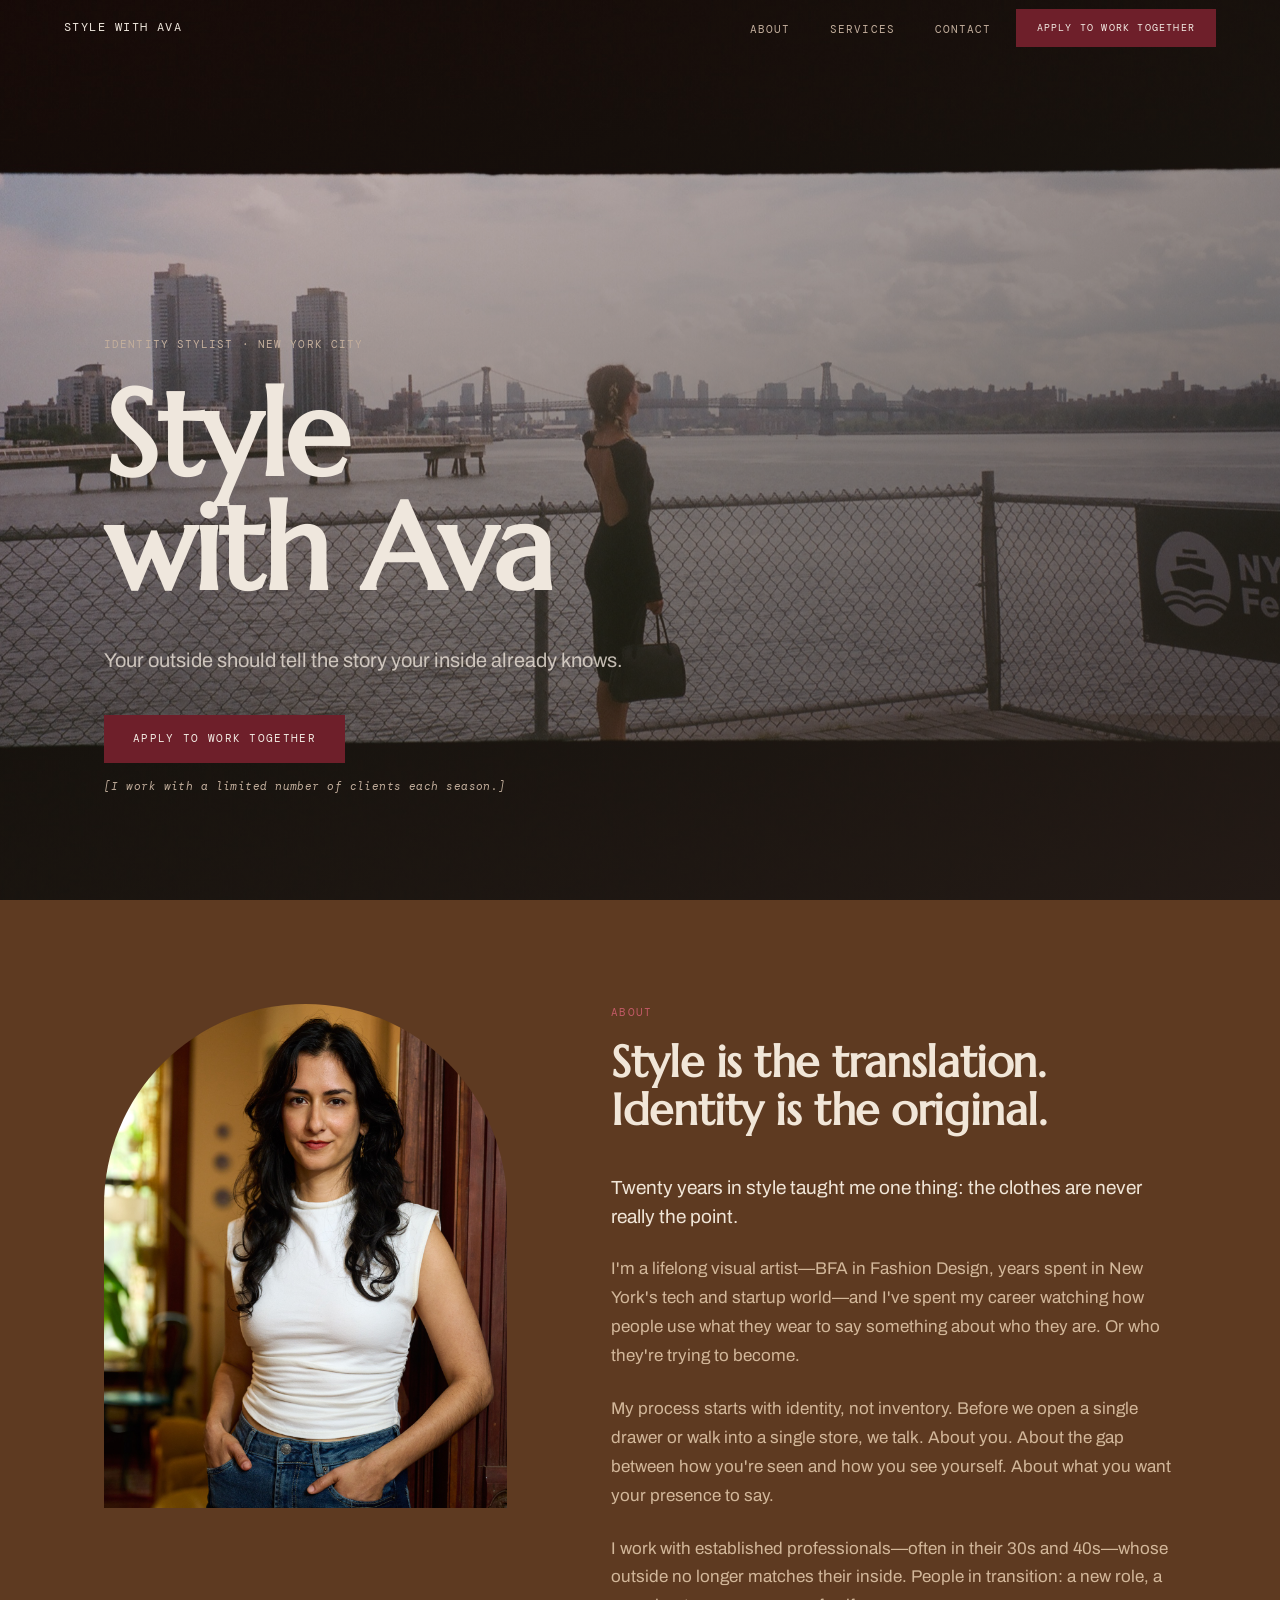
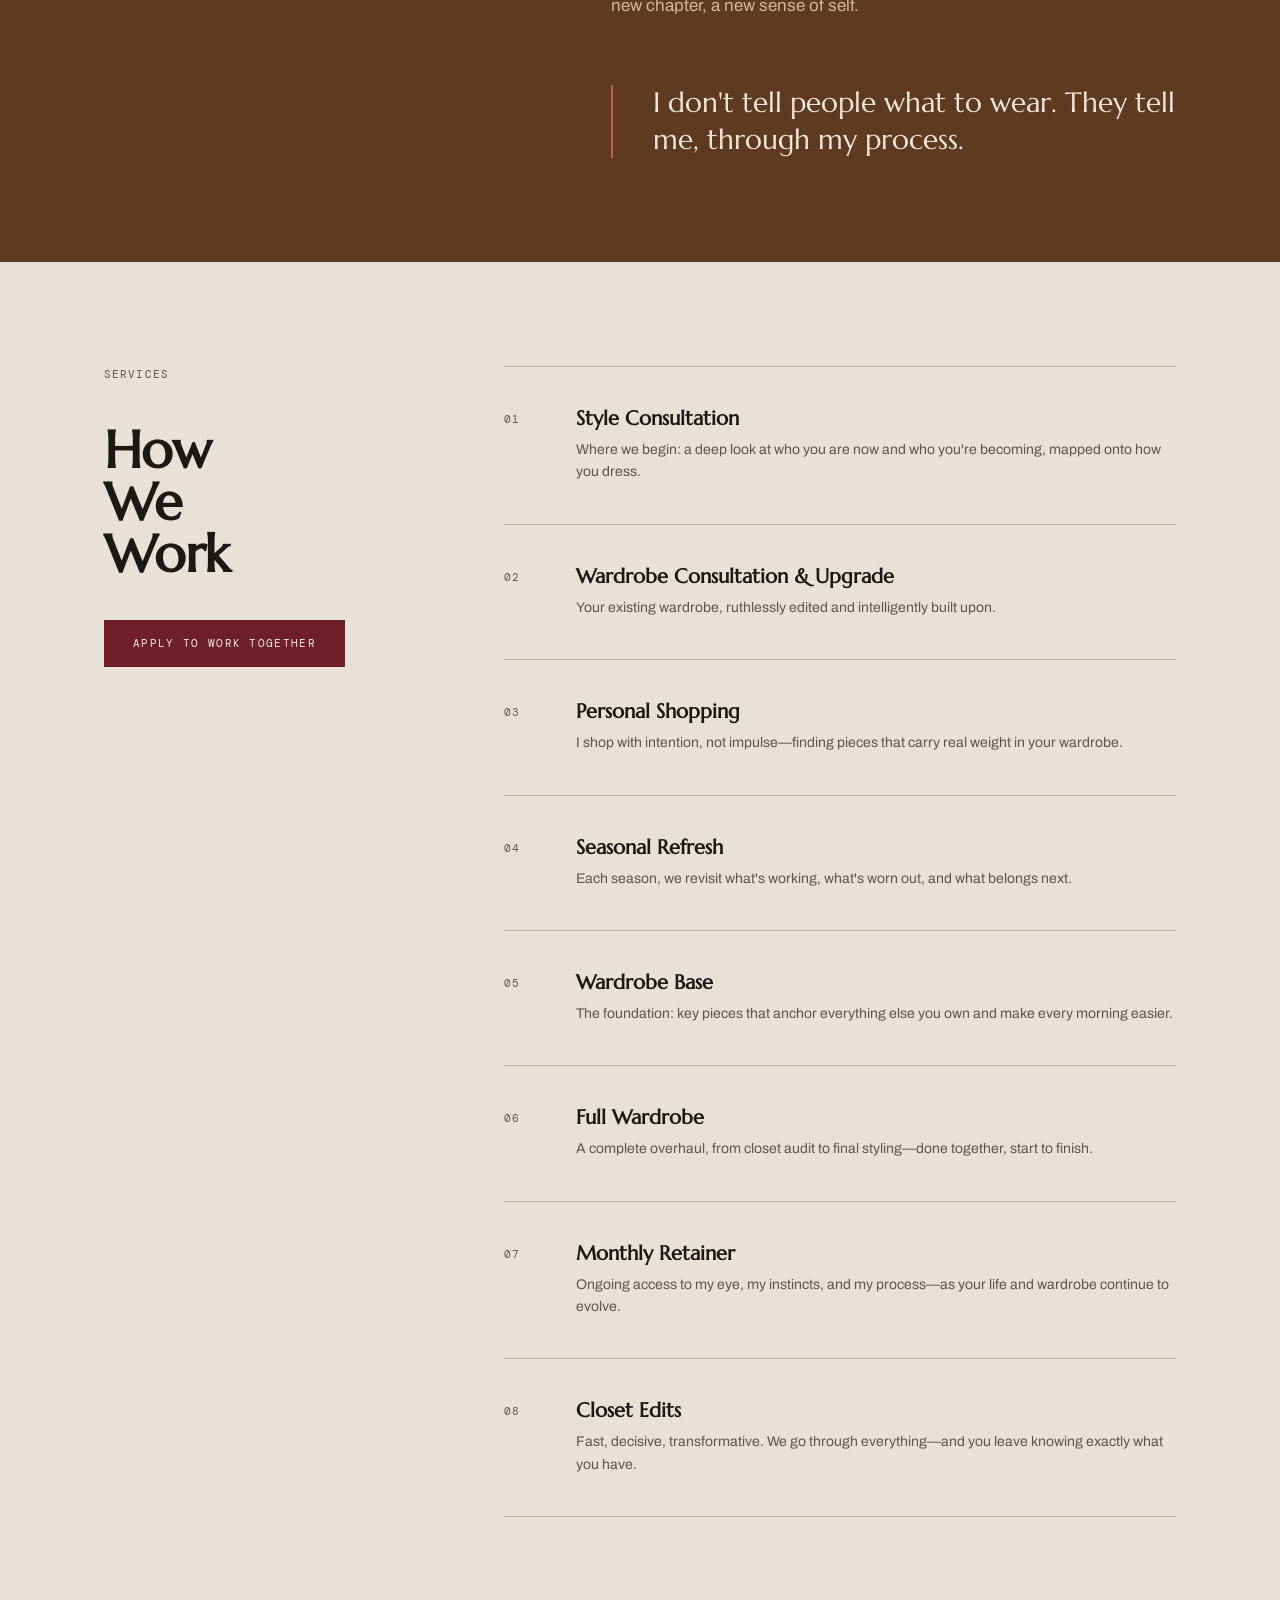
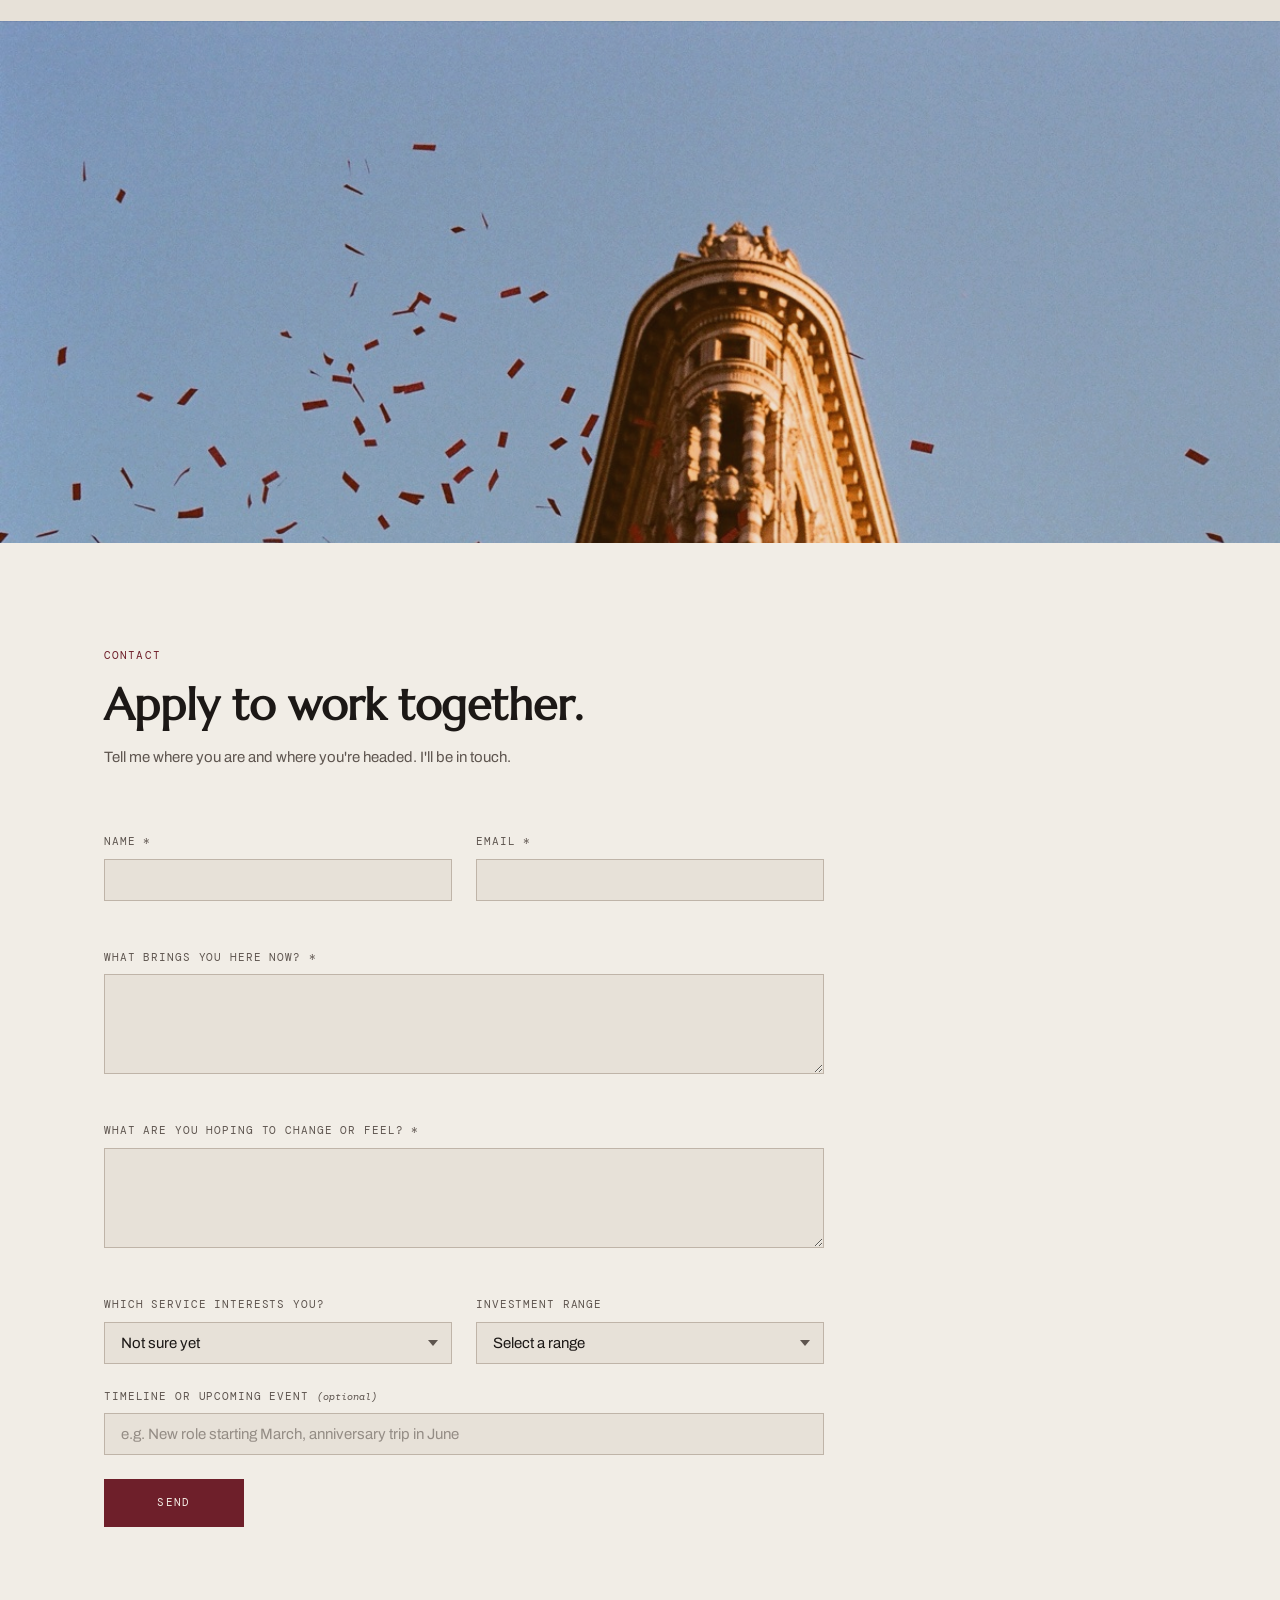
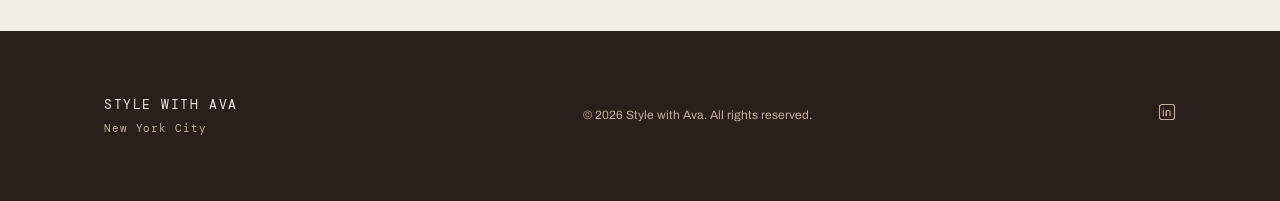
==== commit c7eb3cfa: "Restore about portrait; add LinkedIn URL - Restore about.jpg portrait image in a two-column grid lay" ====
--- a/index.html
+++ b/index.html
@@ -95,35 +95,46 @@
       </div>
     </section>
 
-    <!-- ABOUT — text-only, mahogany -->
+    <!-- ABOUT — portrait + text, mahogany -->
     <section id="about" class="about" aria-labelledby="about-heading">
       <div class="container">
-        <div class="about__inner fade-up">
-          <p class="eyebrow">About</p>
-          <h2 class="about__heading" id="about-heading">
-            Style is the translation.<br>Identity is the original.
-          </h2>
-          <div class="about__text">
-            <p>Twenty years in style taught me one thing: the clothes are never really the point.</p>
-            <p>
-              I'm a lifelong visual artist—BFA in Fashion Design, years spent in New York's tech
-              and startup world—and I've spent my career watching how people use what they wear to
-              say something about who they are. Or who they're trying to become.
-            </p>
-            <p>
-              My process starts with identity, not inventory. Before we open a single drawer or
-              walk into a single store, we talk. About you. About the gap between how you're seen
-              and how you see yourself. About what you want your presence to say.
-            </p>
-            <p>
-              I work with established professionals—often in their 30s and 40s—whose outside no
-              longer matches their inside. People in transition: a new role, a new chapter, a new
-              sense of self.
-            </p>
+        <div class="about__inner">
+          <div class="about__media fade-up">
+            <img
+              src="/images/optimized/about.jpg"
+              alt="Ava Sharbaf, Identity Stylist"
+              class="about__portrait"
+              loading="lazy"
+              decoding="async"
+            >
           </div>
-          <blockquote class="about__pullquote">
-            I don't tell people what to wear. They tell me, through my process.
-          </blockquote>
+          <div class="about__content fade-up">
+            <p class="eyebrow">About</p>
+            <h2 class="about__heading" id="about-heading">
+              Style is the translation.<br>Identity is the original.
+            </h2>
+            <div class="about__text">
+              <p>Twenty years in style taught me one thing: the clothes are never really the point.</p>
+              <p>
+                I'm a lifelong visual artist—BFA in Fashion Design, years spent in New York's tech
+                and startup world—and I've spent my career watching how people use what they wear to
+                say something about who they are. Or who they're trying to become.
+              </p>
+              <p>
+                My process starts with identity, not inventory. Before we open a single drawer or
+                walk into a single store, we talk. About you. About the gap between how you're seen
+                and how you see yourself. About what you want your presence to say.
+              </p>
+              <p>
+                I work with established professionals—often in their 30s and 40s—whose outside no
+                longer matches their inside. People in transition: a new role, a new chapter, a new
+                sense of self.
+              </p>
+            </div>
+            <blockquote class="about__pullquote">
+              I don't tell people what to wear. They tell me, through my process.
+            </blockquote>
+          </div>
         </div>
       </div>
     </section>
@@ -328,8 +339,7 @@
       </div>
       <p class="footer__copy">&copy; 2026 Style with Ava. All rights reserved.</p>
       <nav class="footer__social" aria-label="Social links">
-        <!-- TODO: replace # with your LinkedIn URL -->
-        <a href="#" class="footer__social-link" aria-label="LinkedIn" rel="noopener">
+        <a href="https://www.linkedin.com/in/avasharbaf/" class="footer__social-link" aria-label="LinkedIn" target="_blank" rel="noopener">
           <svg width="18" height="18" viewBox="0 0 24 24" fill="none" stroke="currentColor" stroke-width="1.5" stroke-linecap="round" stroke-linejoin="round" aria-hidden="true">
             <rect x="2" y="2" width="20" height="20" rx="3"/>
             <line x1="7" y1="10" x2="7" y2="17"/>
--- a/styles.css
+++ b/styles.css
@@ -369,7 +369,27 @@
 }
 
 .about__inner {
-  max-width: 720px;
+  display: grid;
+  grid-template-columns: 1fr;
+  gap: var(--sp-6);
+  align-items: start;
+}
+
+@media (min-width: 768px) {
+  .about__inner {
+    grid-template-columns: 5fr 7fr;
+    gap: var(--sp-7);
+  }
+}
+
+.about__portrait {
+  width: 100%;
+  border-radius: 999px 999px 0 0;
+  object-fit: cover;
+}
+
+.about__content {
+  max-width: 600px;
 }
 
 .about .eyebrow {
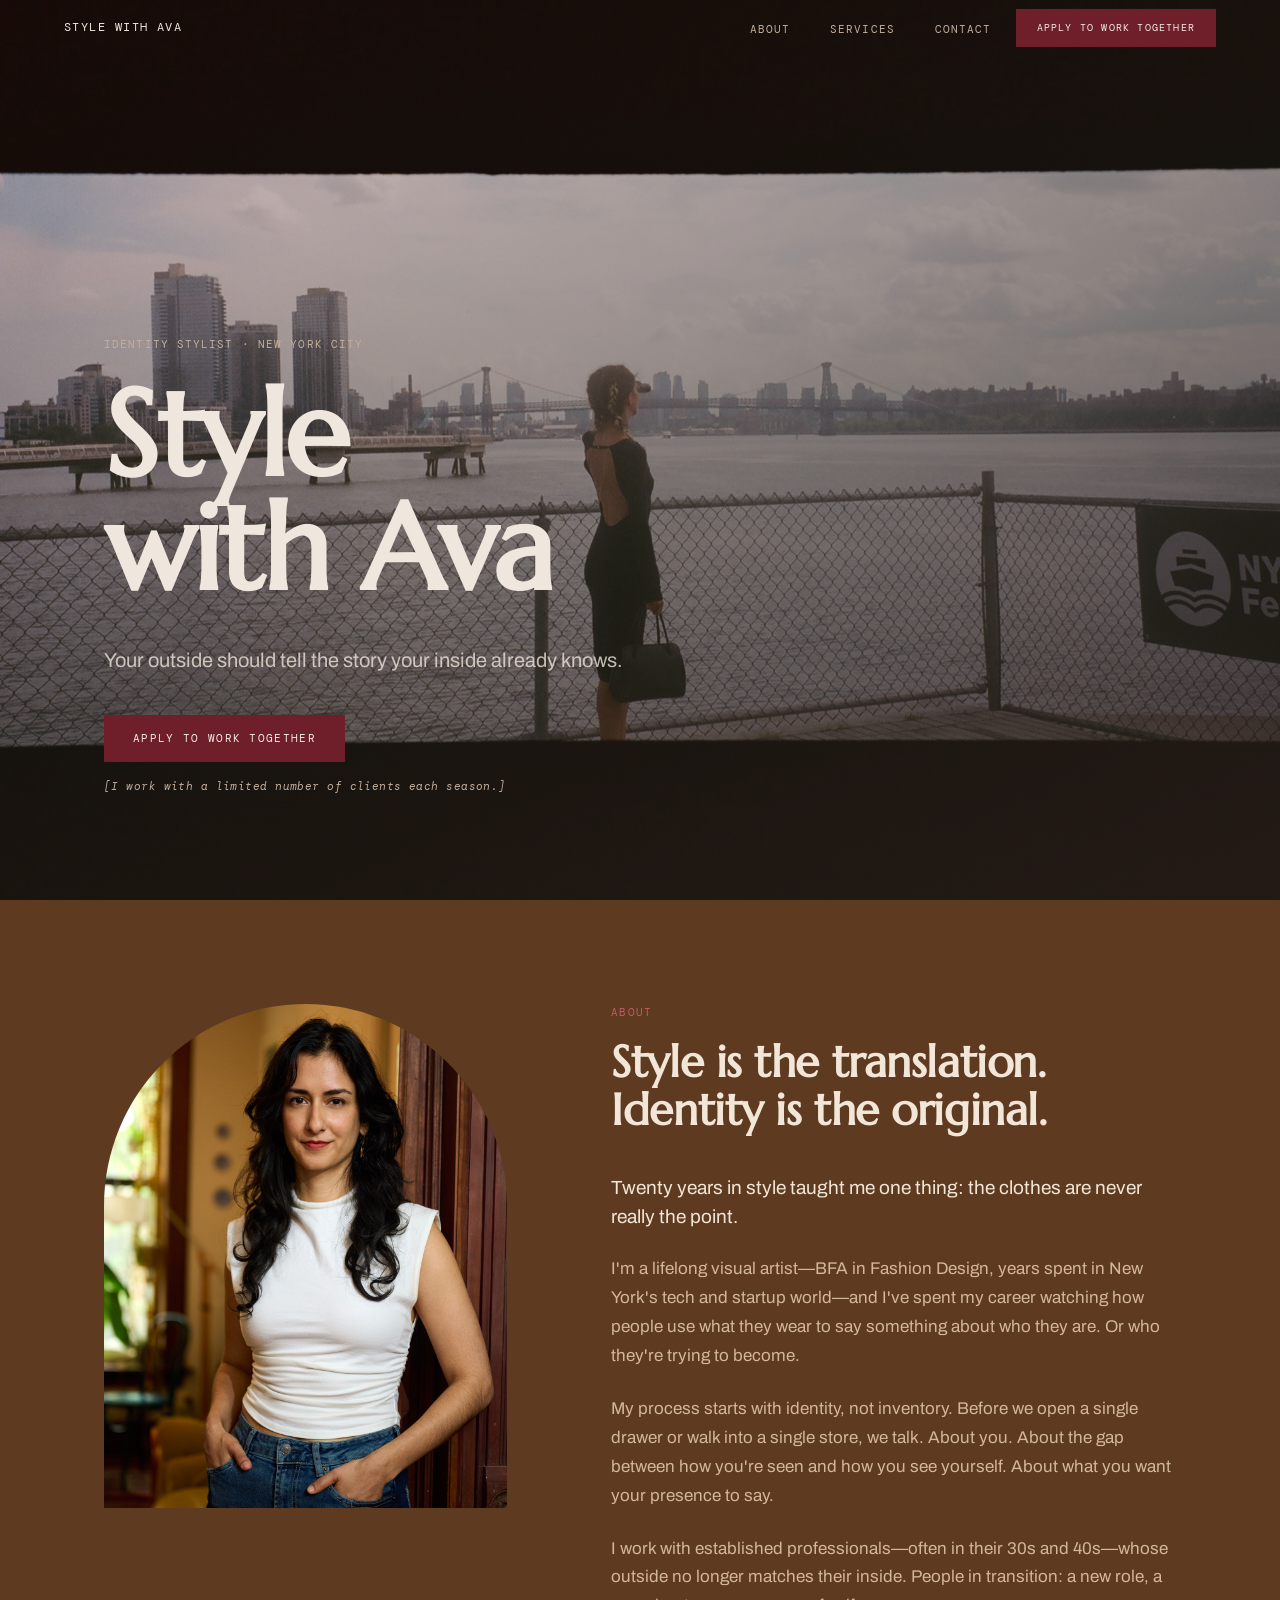
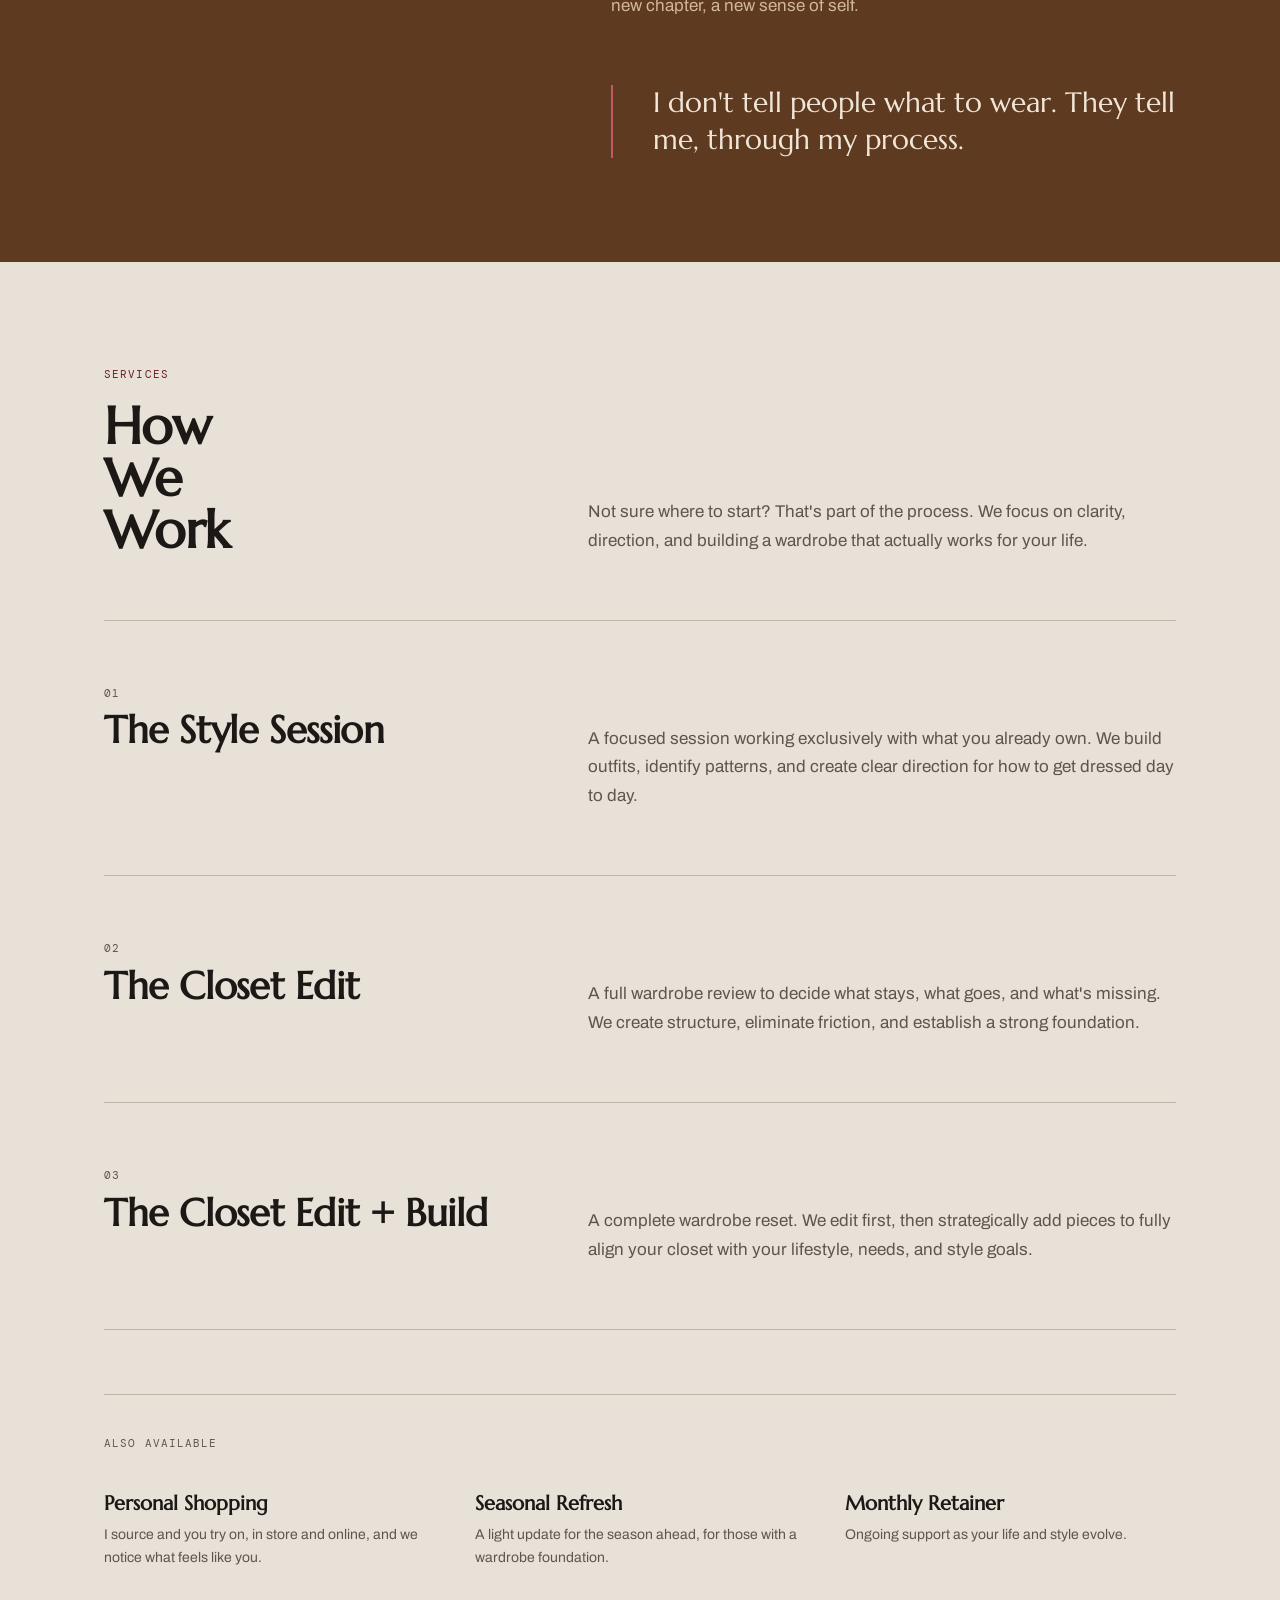
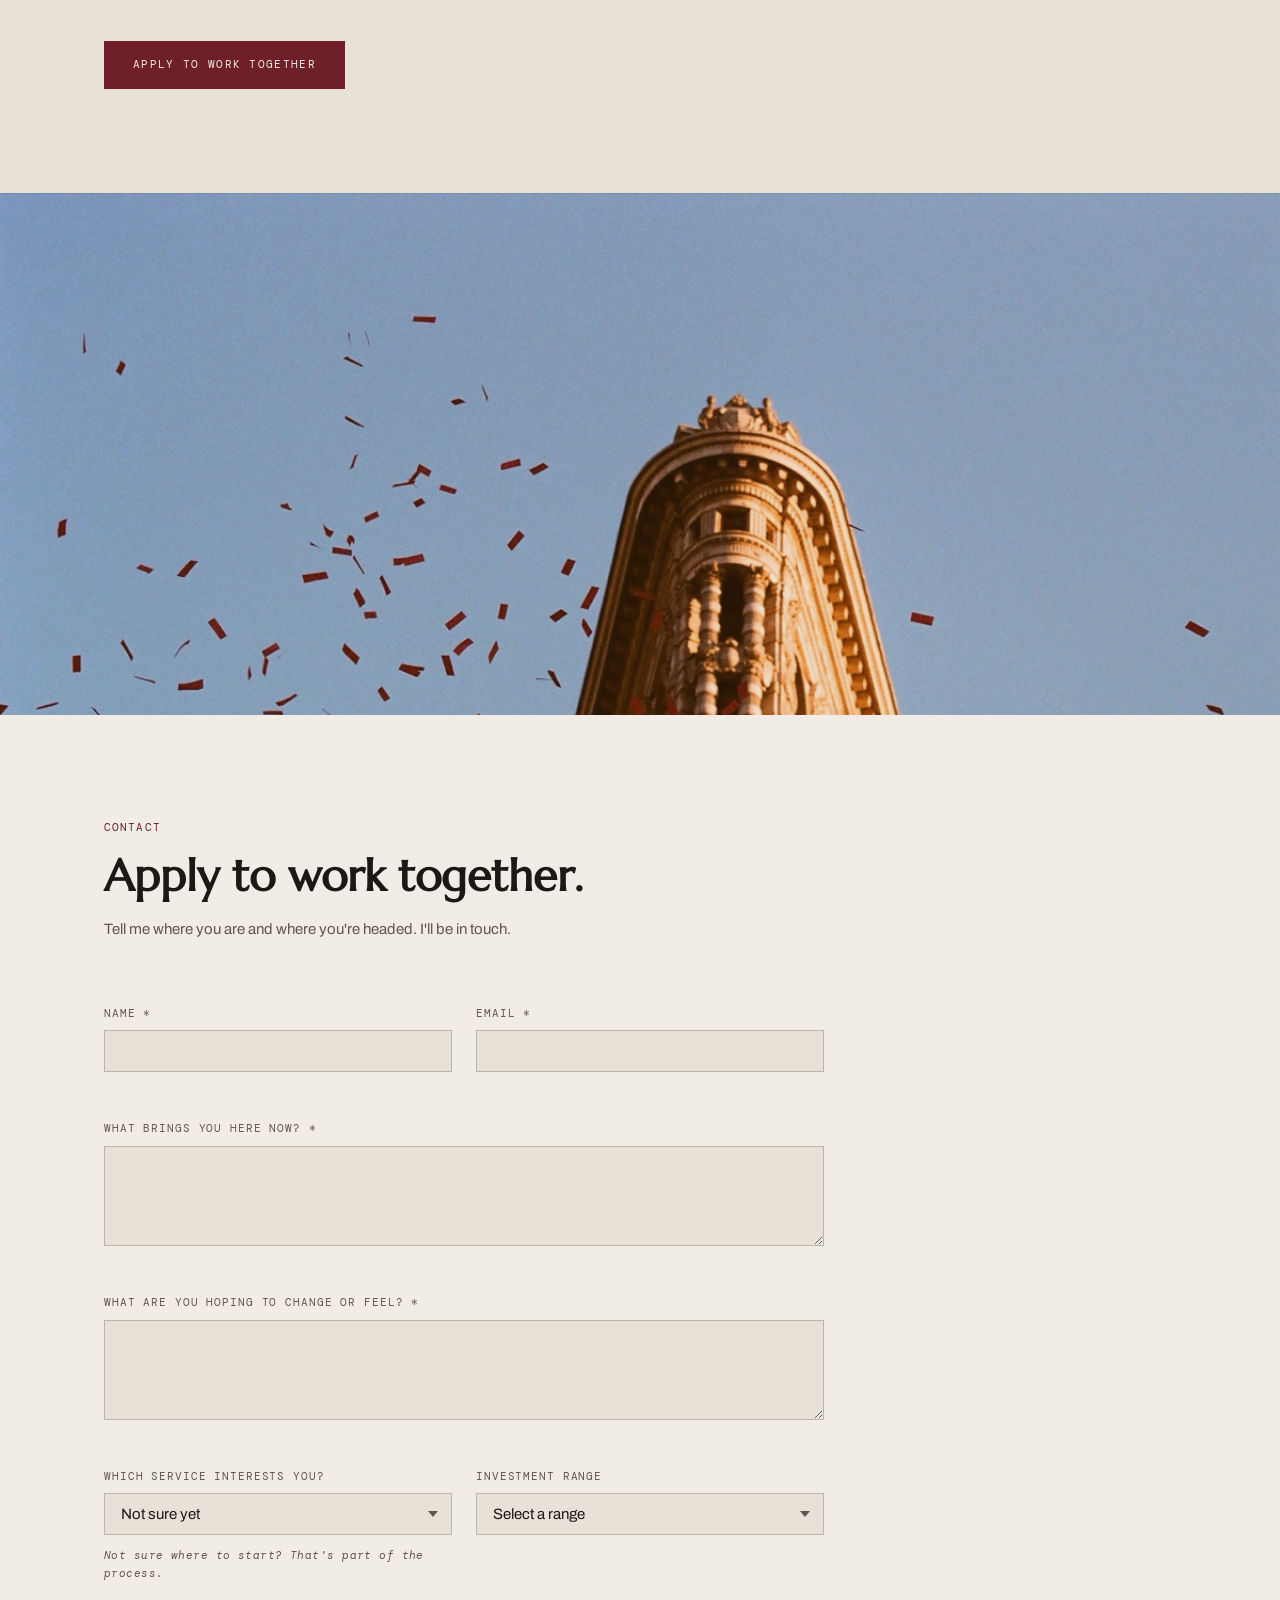
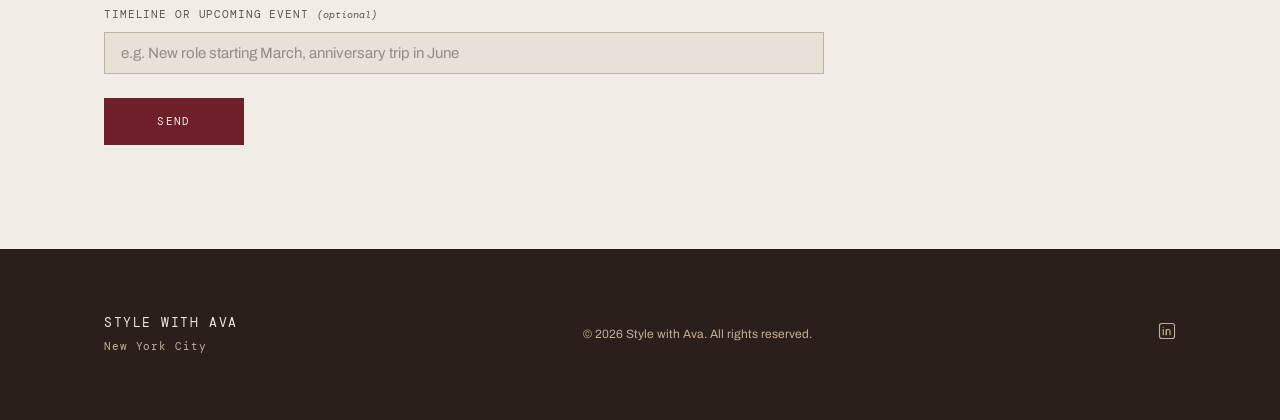
==== commit 181b7eeb: "Redesign services, update form dropdown, add testimonials carousel Services: - Replace 8-item list w" ====
--- a/index.html
+++ b/index.html
@@ -141,77 +141,62 @@
 
     <!-- SERVICES -->
     <section id="services" class="services" aria-labelledby="services-heading">
-      <div class="services__inner container">
-
-        <div class="services__title-col fade-up">
-          <p class="eyebrow" style="color: var(--ink-muted)">Services</p>
-          <h2 class="services__heading" id="services-heading">
-            How<br>We<br>Work
-          </h2>
-          <div class="services__cta-col">
-            <a href="#contact" class="btn btn--primary">Apply to work together</a>
-          </div>
-        </div>
-
-        <div>
-          <ul class="services__list" role="list">
-            <li class="services__item fade-up">
-              <span class="services__num" aria-hidden="true">01</span>
-              <div>
-                <h3 class="services__name">Style Consultation</h3>
-                <p class="services__desc">Where we begin: a deep look at who you are now and who you're becoming, mapped onto how you dress.</p>
-              </div>
-            </li>
-            <li class="services__item fade-up">
-              <span class="services__num" aria-hidden="true">02</span>
-              <div>
-                <h3 class="services__name">Wardrobe Consultation &amp; Upgrade</h3>
-                <p class="services__desc">Your existing wardrobe, ruthlessly edited and intelligently built upon.</p>
-              </div>
-            </li>
-            <li class="services__item fade-up">
-              <span class="services__num" aria-hidden="true">03</span>
-              <div>
-                <h3 class="services__name">Personal Shopping</h3>
-                <p class="services__desc">I shop with intention, not impulse—finding pieces that carry real weight in your wardrobe.</p>
-              </div>
-            </li>
-            <li class="services__item fade-up">
-              <span class="services__num" aria-hidden="true">04</span>
-              <div>
-                <h3 class="services__name">Seasonal Refresh</h3>
-                <p class="services__desc">Each season, we revisit what's working, what's worn out, and what belongs next.</p>
-              </div>
-            </li>
-            <li class="services__item fade-up">
-              <span class="services__num" aria-hidden="true">05</span>
-              <div>
-                <h3 class="services__name">Wardrobe Base</h3>
-                <p class="services__desc">The foundation: key pieces that anchor everything else you own and make every morning easier.</p>
-              </div>
-            </li>
-            <li class="services__item fade-up">
-              <span class="services__num" aria-hidden="true">06</span>
-              <div>
-                <h3 class="services__name">Full Wardrobe</h3>
-                <p class="services__desc">A complete overhaul, from closet audit to final styling—done together, start to finish.</p>
-              </div>
-            </li>
-            <li class="services__item fade-up">
-              <span class="services__num" aria-hidden="true">07</span>
-              <div>
-                <h3 class="services__name">Monthly Retainer</h3>
-                <p class="services__desc">Ongoing access to my eye, my instincts, and my process—as your life and wardrobe continue to evolve.</p>
-              </div>
-            </li>
-            <li class="services__item fade-up">
-              <span class="services__num" aria-hidden="true">08</span>
-              <div>
-                <h3 class="services__name">Closet Edits</h3>
-                <p class="services__desc">Fast, decisive, transformative. We go through everything—and you leave knowing exactly what you have.</p>
-              </div>
-            </li>
-          </ul>
+      <div class="container">
+
+        <div class="services__header fade-up">
+          <div>
+            <p class="eyebrow">Services</p>
+            <h2 class="services__heading" id="services-heading">
+              How<br>We<br>Work
+            </h2>
+          </div>
+          <p class="services__intro">Not sure where to start? That's part of the process. We focus on clarity, direction, and building a wardrobe that actually works for your life.</p>
+        </div>
+
+        <div class="services__primary">
+          <div class="services__offering fade-up">
+            <div class="services__offering-header">
+              <p class="services__offering-num">01</p>
+              <h3 class="services__offering-name">The Style Session</h3>
+            </div>
+            <p class="services__offering-desc">A focused session working exclusively with what you already own. We build outfits, identify patterns, and create clear direction for how to get dressed day to day.</p>
+          </div>
+          <div class="services__offering fade-up">
+            <div class="services__offering-header">
+              <p class="services__offering-num">02</p>
+              <h3 class="services__offering-name">The Closet Edit</h3>
+            </div>
+            <p class="services__offering-desc">A full wardrobe review to decide what stays, what goes, and what's missing. We create structure, eliminate friction, and establish a strong foundation.</p>
+          </div>
+          <div class="services__offering fade-up">
+            <div class="services__offering-header">
+              <p class="services__offering-num">03</p>
+              <h3 class="services__offering-name">The Closet Edit + Build</h3>
+            </div>
+            <p class="services__offering-desc">A complete wardrobe reset. We edit first, then strategically add pieces to fully align your closet with your lifestyle, needs, and style goals.</p>
+          </div>
+        </div>
+
+        <div class="services__secondary fade-up">
+          <p class="services__secondary-label">Also available</p>
+          <div class="services__secondary-grid">
+            <div class="services__secondary-item">
+              <h3 class="services__secondary-name">Personal Shopping</h3>
+              <p class="services__secondary-desc">I source and you try on, in store and online, and we notice what feels like you.</p>
+            </div>
+            <div class="services__secondary-item">
+              <h3 class="services__secondary-name">Seasonal Refresh</h3>
+              <p class="services__secondary-desc">A light update for the season ahead, for those with a wardrobe foundation.</p>
+            </div>
+            <div class="services__secondary-item">
+              <h3 class="services__secondary-name">Monthly Retainer</h3>
+              <p class="services__secondary-desc">Ongoing support as your life and style evolve.</p>
+            </div>
+          </div>
+        </div>
+
+        <div class="services__cta-row fade-up">
+          <a href="#contact" class="btn btn--primary">Apply to work together</a>
         </div>
 
       </div>
@@ -229,6 +214,26 @@
       <div class="image-band__overlay"></div>
     </div>
 
+    <!-- TESTIMONIALS
+         Quotes with placeholder:true are shown only on localhost / *.pages.dev.
+         On a custom domain, only real quotes (placeholder:false) appear.
+         If no real quotes exist, the section is hidden entirely.
+         See the TESTIMONIALS array in script.js to add or update quotes. -->
+    <section id="testimonials" class="testimonials" aria-label="Client testimonials" tabindex="-1">
+      <div class="container testimonials__inner">
+        <div class="testimonials__stage" id="testimonialStage" aria-live="polite" aria-atomic="true"></div>
+        <div class="testimonials__nav" role="group" aria-label="Quote navigation">
+          <button class="testimonials__btn" id="prevQuote" aria-label="Previous quote">
+            <svg width="20" height="20" viewBox="0 0 20 20" fill="none" stroke="currentColor" stroke-width="1.5" stroke-linecap="round" stroke-linejoin="round" aria-hidden="true"><polyline points="13 4 7 10 13 16"/></svg>
+          </button>
+          <div class="testimonials__dots" id="testimonialDots" role="tablist" aria-label="Select quote"></div>
+          <button class="testimonials__btn" id="nextQuote" aria-label="Next quote">
+            <svg width="20" height="20" viewBox="0 0 20 20" fill="none" stroke="currentColor" stroke-width="1.5" stroke-linecap="round" stroke-linejoin="round" aria-hidden="true"><polyline points="7 4 13 10 7 16"/></svg>
+          </button>
+        </div>
+      </div>
+    </section>
+
     <!-- CONTACT -->
     <section id="contact" class="contact" aria-labelledby="contact-heading">
       <div class="container">
@@ -283,17 +288,16 @@
                 <div class="form-select-wrap">
                   <select class="form-input form-select" id="service" name="service">
                     <option value="">Not sure yet</option>
-                    <option value="Style Consultation">Style Consultation</option>
-                    <option value="Wardrobe Consultation & Upgrade">Wardrobe Consultation &amp; Upgrade</option>
+                    <option value="The Style Session">The Style Session</option>
+                    <option value="The Closet Edit">The Closet Edit</option>
+                    <option value="The Closet Edit + Build">The Closet Edit + Build</option>
                     <option value="Personal Shopping">Personal Shopping</option>
                     <option value="Seasonal Refresh">Seasonal Refresh</option>
-                    <option value="Wardrobe Base">Wardrobe Base</option>
-                    <option value="Full Wardrobe">Full Wardrobe</option>
                     <option value="Monthly Retainer">Monthly Retainer</option>
-                    <option value="Closet Edits">Closet Edits</option>
                   </select>
                   <span class="form-select-arrow" aria-hidden="true"></span>
                 </div>
+                <p class="form-helper">Not sure where to start? That's part of the process.</p>
               </div>
 
               <div class="form-field">
--- a/styles.css
+++ b/styles.css
@@ -436,37 +436,26 @@
 }
 
 /* ============================================================
-   SERVICES — two-column editorial index
+   SERVICES — editorial primary offerings + secondary row
    ============================================================ */
 .services {
   background-color: var(--surface);
   padding: var(--sp-7) 0;
 }
 
-.services__inner {
+/* Header: heading left, intro text right */
+.services__header {
   display: grid;
   grid-template-columns: 1fr;
-  gap: var(--sp-6);
+  gap: var(--sp-5);
+  margin-bottom: var(--sp-6);
+  align-items: end;
 }
 
 @media (min-width: 768px) {
-  .services__inner {
-    grid-template-columns: 1fr 2fr;
+  .services__header {
+    grid-template-columns: 5fr 7fr;
     gap: var(--sp-6);
-  }
-}
-
-.services__title-col {
-  display: flex;
-  flex-direction: column;
-  gap: var(--sp-4);
-}
-
-@media (min-width: 768px) {
-  .services__title-col {
-    position: sticky;
-    top: calc(var(--nav-height) + var(--sp-5));
-    align-self: flex-start;
   }
 }
 
@@ -476,47 +465,107 @@
   line-height: 1;
   letter-spacing: -0.01em;
   color: var(--ink);
-}
-
-.services__cta-col {
   margin-top: var(--sp-3);
 }
 
-.services__list {
-  display: flex;
-  flex-direction: column;
+.services__intro {
+  font-size: clamp(15px, 1.5vw, 17px);
+  line-height: 1.7;
+  color: var(--ink-muted);
+}
+
+/* Primary offerings */
+.services__primary {
   border-top: 1px solid var(--line);
-}
-
-.services__item {
+  margin-bottom: var(--sp-6);
+}
+
+.services__offering {
   display: grid;
-  grid-template-columns: 48px 1fr;
-  gap: var(--sp-4);
-  padding: var(--sp-5) 0;
+  grid-template-columns: 1fr;
+  gap: var(--sp-3);
+  padding: var(--sp-6) 0;
   border-bottom: 1px solid var(--line);
-  align-items: start;
-}
-
-.services__num {
+}
+
+@media (min-width: 768px) {
+  .services__offering {
+    grid-template-columns: 5fr 7fr;
+    gap: var(--sp-6);
+    align-items: start;
+  }
+}
+
+.services__offering-num {
   font-family: var(--font-mono);
   font-size: 11px;
   letter-spacing: 0.05em;
   color: var(--ink-muted);
-  padding-top: 4px;
-}
-
-.services__name {
+  margin-bottom: var(--sp-2);
+}
+
+.services__offering-name {
   font-family: var(--font-display);
-  font-size: clamp(16px, 2vw, 20px);
+  font-size: clamp(24px, 3.5vw, 38px);
+  line-height: 1.1;
+  letter-spacing: -0.01em;
+  color: var(--ink);
+}
+
+.services__offering-desc {
+  font-size: clamp(15px, 1.5vw, 17px);
+  line-height: 1.7;
+  color: var(--ink-muted);
+  padding-top: 2px;
+}
+
+@media (min-width: 768px) {
+  /* Vertically align description with name's cap height */
+  .services__offering-desc { padding-top: var(--sp-5); }
+}
+
+/* Secondary / Also available */
+.services__secondary {
+  border-top: 1px solid var(--line);
+  padding-top: var(--sp-5);
+  margin-bottom: var(--sp-6);
+}
+
+.services__secondary-label {
+  font-family: var(--font-mono);
+  font-size: 11px;
+  letter-spacing: 0.1em;
+  text-transform: uppercase;
+  color: var(--ink-muted);
+  margin-bottom: var(--sp-5);
+}
+
+.services__secondary-grid {
+  display: grid;
+  grid-template-columns: 1fr;
+  gap: var(--sp-5);
+}
+
+@media (min-width: 640px) {
+  .services__secondary-grid { grid-template-columns: repeat(3, 1fr); }
+}
+
+.services__secondary-name {
+  font-family: var(--font-display);
+  font-size: clamp(16px, 1.8vw, 20px);
   line-height: 1.2;
   color: var(--ink);
   margin-bottom: var(--sp-2);
 }
 
-.services__desc {
+.services__secondary-desc {
   font-size: 14px;
   line-height: 1.6;
   color: var(--ink-muted);
+}
+
+.services__cta-row {
+  padding-top: var(--sp-2);
 }
 
 /* ============================================================
@@ -543,6 +592,125 @@
 
 @media (max-width: 640px) {
   .image-band { height: 38vh; }
+}
+
+/* ============================================================
+   TESTIMONIALS — burgundy carousel
+   ============================================================ */
+.testimonials {
+  background-color: var(--accent);
+  padding: var(--sp-7) 0;
+}
+
+.testimonials__inner {
+  max-width: 820px;
+}
+
+.testimonials__stage {
+  position: relative;
+  min-height: 180px; /* updated by JS to match tallest quote */
+  margin-bottom: var(--sp-6);
+}
+
+.testimonials__quote {
+  position: absolute;
+  inset: 0;
+  opacity: 0;
+  transform: translateY(14px);
+  transition: opacity 0.8s ease, transform 0.8s ease;
+  pointer-events: none;
+}
+
+.testimonials__quote.is-active {
+  opacity: 1;
+  transform: translateY(0);
+  pointer-events: auto;
+}
+
+@media (prefers-reduced-motion: reduce) {
+  .testimonials__quote {
+    transition: opacity 0.3s ease;
+    transform: none !important;
+  }
+}
+
+.testimonials__placeholder-label {
+  display: inline-block;
+  font-family: var(--font-mono);
+  font-size: 10px;
+  letter-spacing: 0.1em;
+  text-transform: uppercase;
+  color: var(--accent);
+  background-color: var(--on-accent);
+  padding: 3px 8px;
+  margin-bottom: var(--sp-3);
+}
+
+.testimonials__text {
+  font-family: var(--font-display);
+  font-size: clamp(22px, 3.5vw, 40px);
+  line-height: 1.25;
+  color: var(--on-accent);
+  margin-bottom: var(--sp-4);
+  font-style: normal;
+}
+
+.testimonials__attribution {
+  display: flex;
+  flex-direction: column;
+  gap: 4px;
+}
+
+.testimonials__name {
+  font-family: var(--font-mono);
+  font-size: 12px;
+  letter-spacing: 0.08em;
+  color: var(--on-accent);
+  font-weight: 500;
+}
+
+.testimonials__detail {
+  font-family: var(--font-body);
+  font-size: 13px;
+  color: rgba(243, 236, 228, 0.6);
+}
+
+.testimonials__nav {
+  display: flex;
+  align-items: center;
+  gap: var(--sp-4);
+}
+
+.testimonials__btn {
+  color: var(--on-accent);
+  opacity: 0.6;
+  transition: opacity 0.2s;
+  padding: var(--sp-1);
+  display: flex;
+  align-items: center;
+}
+
+.testimonials__btn:hover,
+.testimonials__btn:focus-visible { opacity: 1; }
+
+.testimonials__dots {
+  display: flex;
+  gap: 10px;
+  align-items: center;
+}
+
+.testimonials__dot {
+  width: 6px;
+  height: 6px;
+  border-radius: 50%;
+  background: rgba(243, 236, 228, 0.35);
+  transition: background 0.25s, transform 0.25s;
+  cursor: pointer;
+}
+
+.testimonials__dot.is-active {
+  background: var(--on-accent);
+  transform: scale(1.35);
 }
 
 /* ============================================================
@@ -675,6 +843,15 @@
   background-size: contain;
 }
 
+.form-helper {
+  font-family: var(--font-mono);
+  font-size: 11px;
+  letter-spacing: 0.04em;
+  color: var(--ink-muted);
+  margin-top: var(--sp-1);
+  font-style: italic;
+}
+
 .form-error {
   font-family: var(--font-mono);
   font-size: 11px;
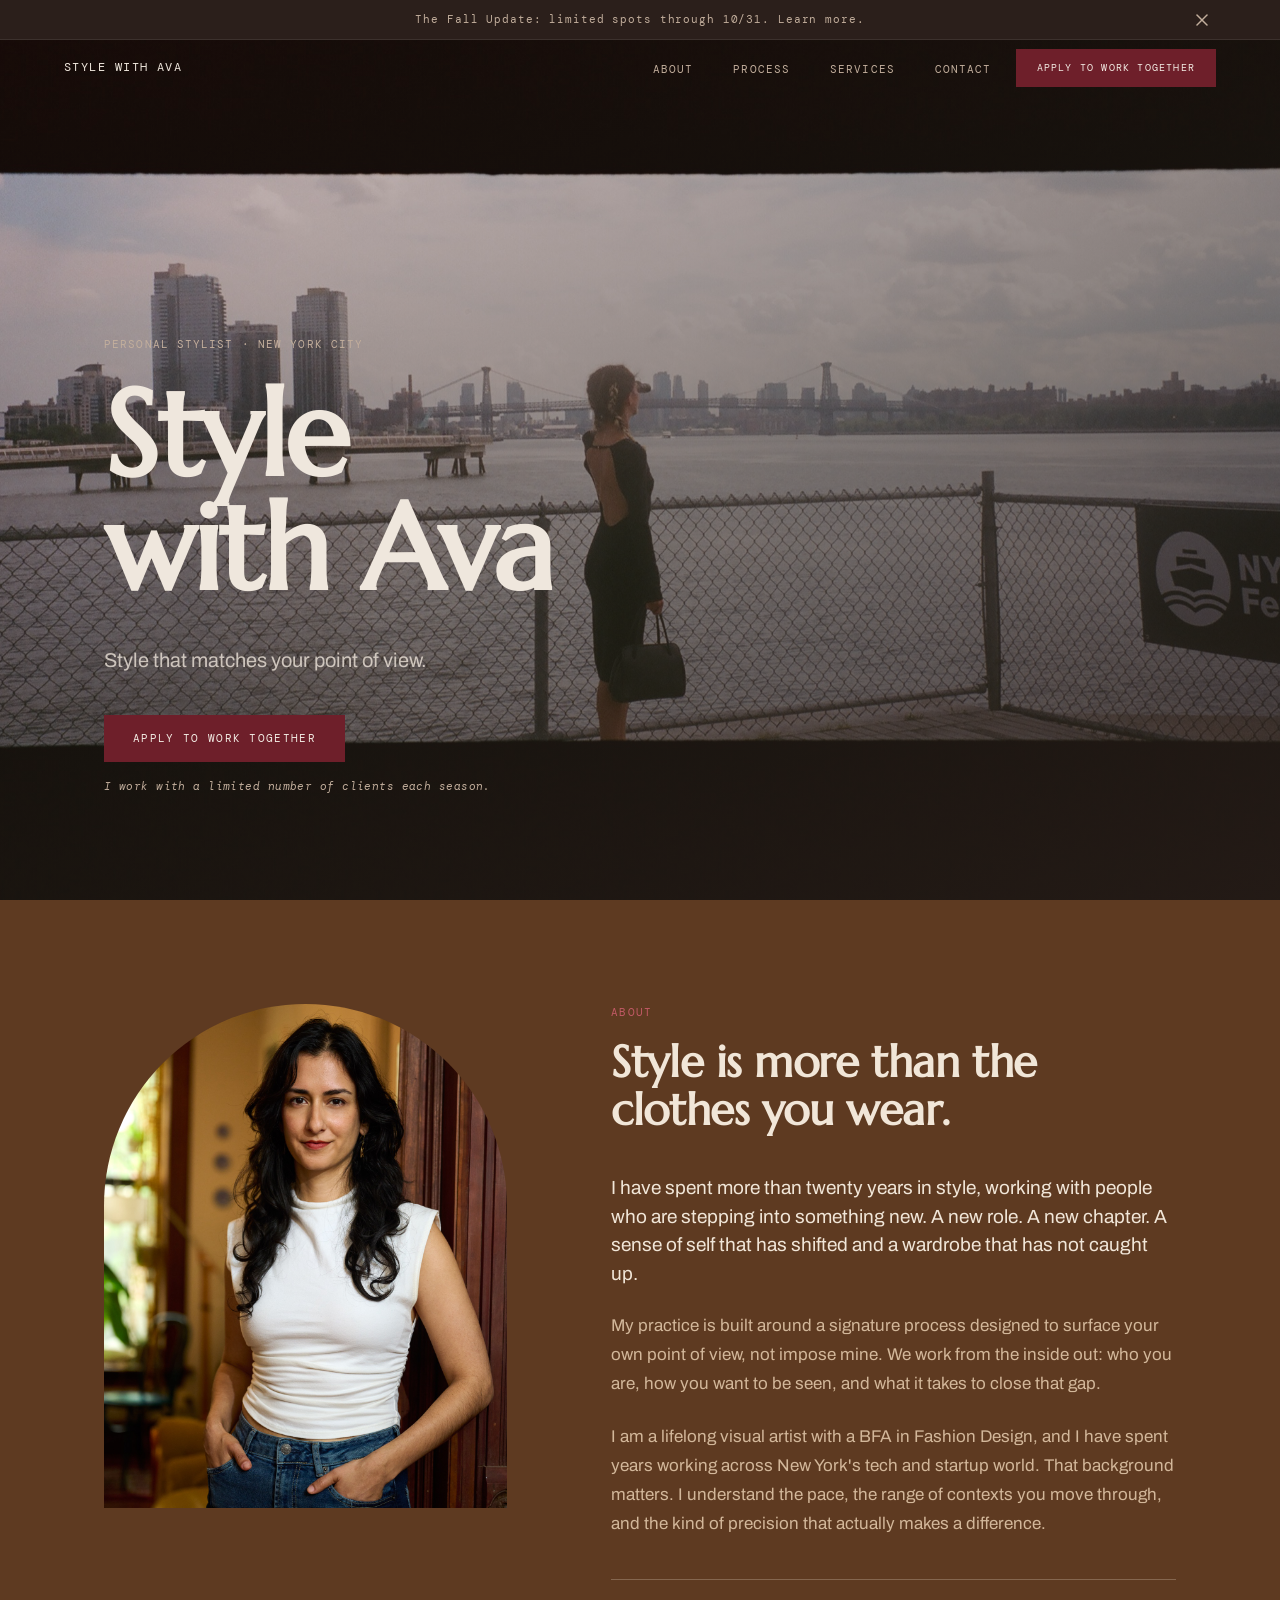
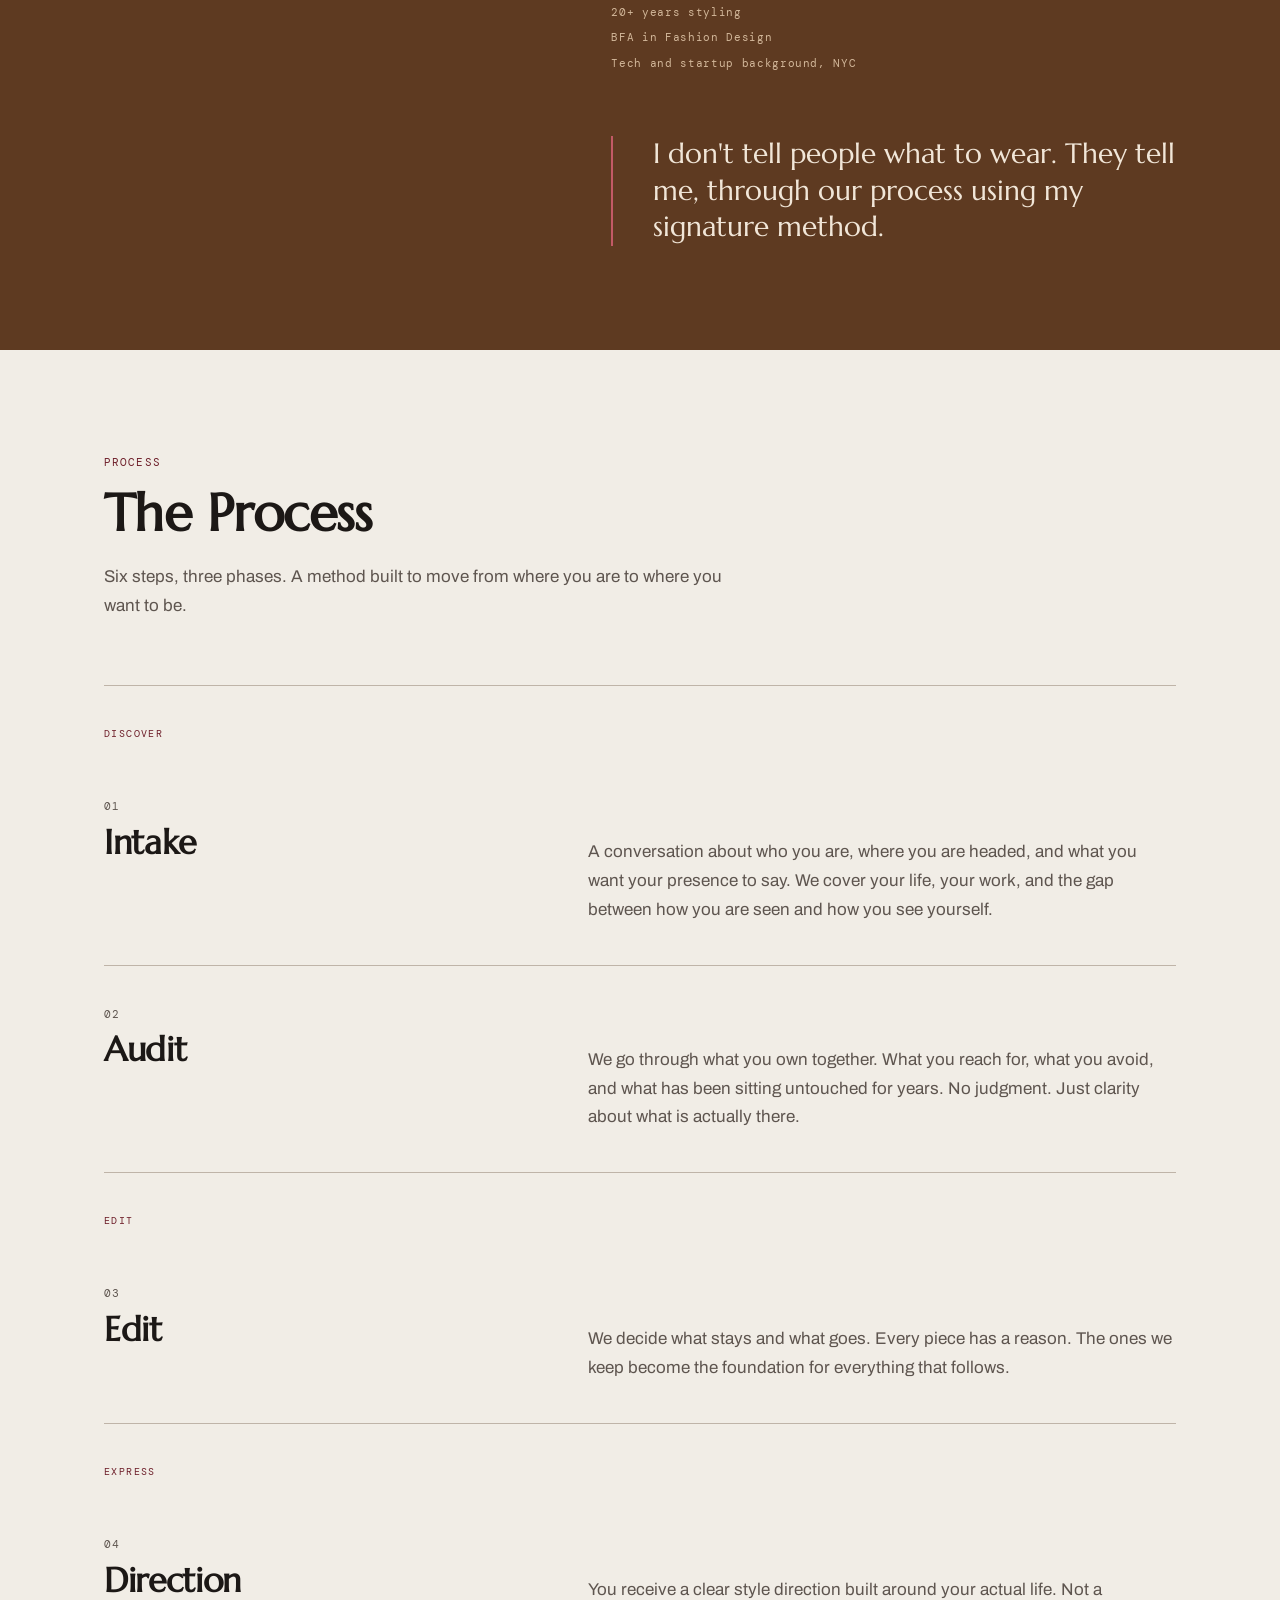
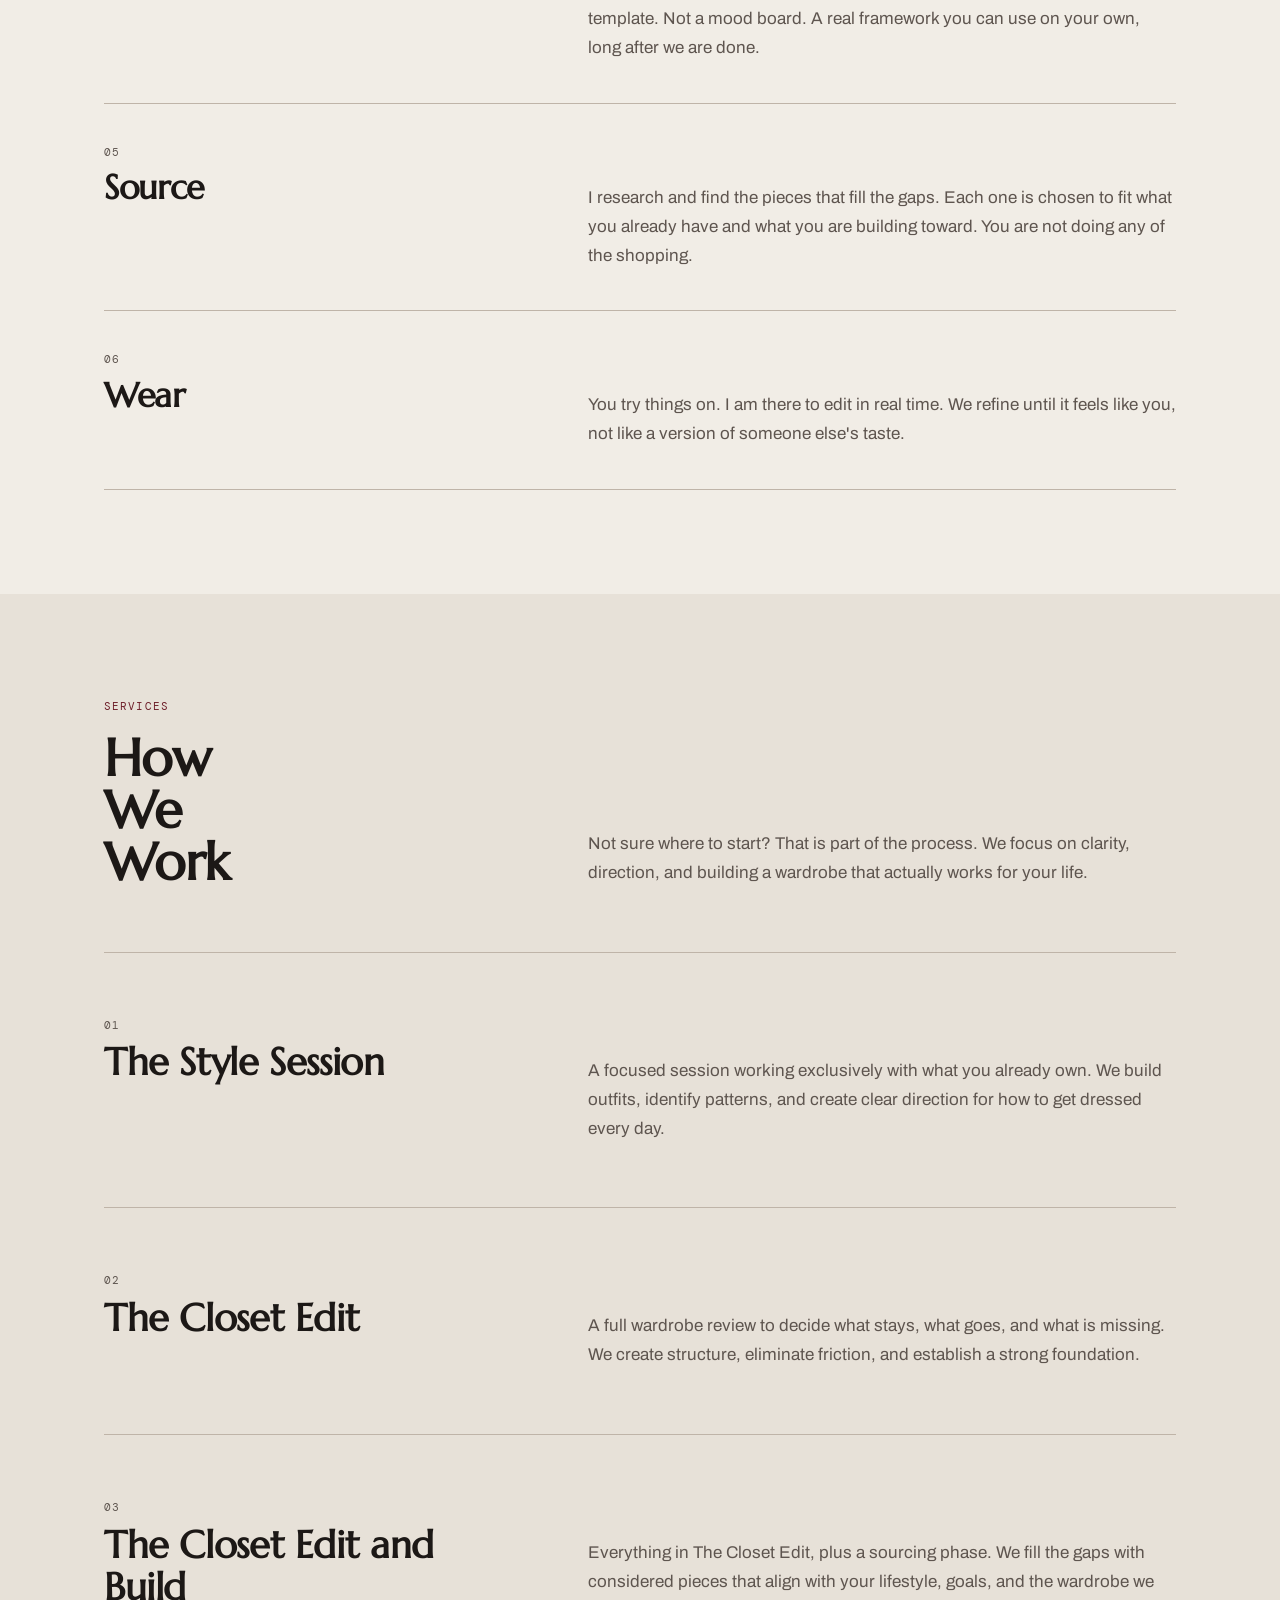
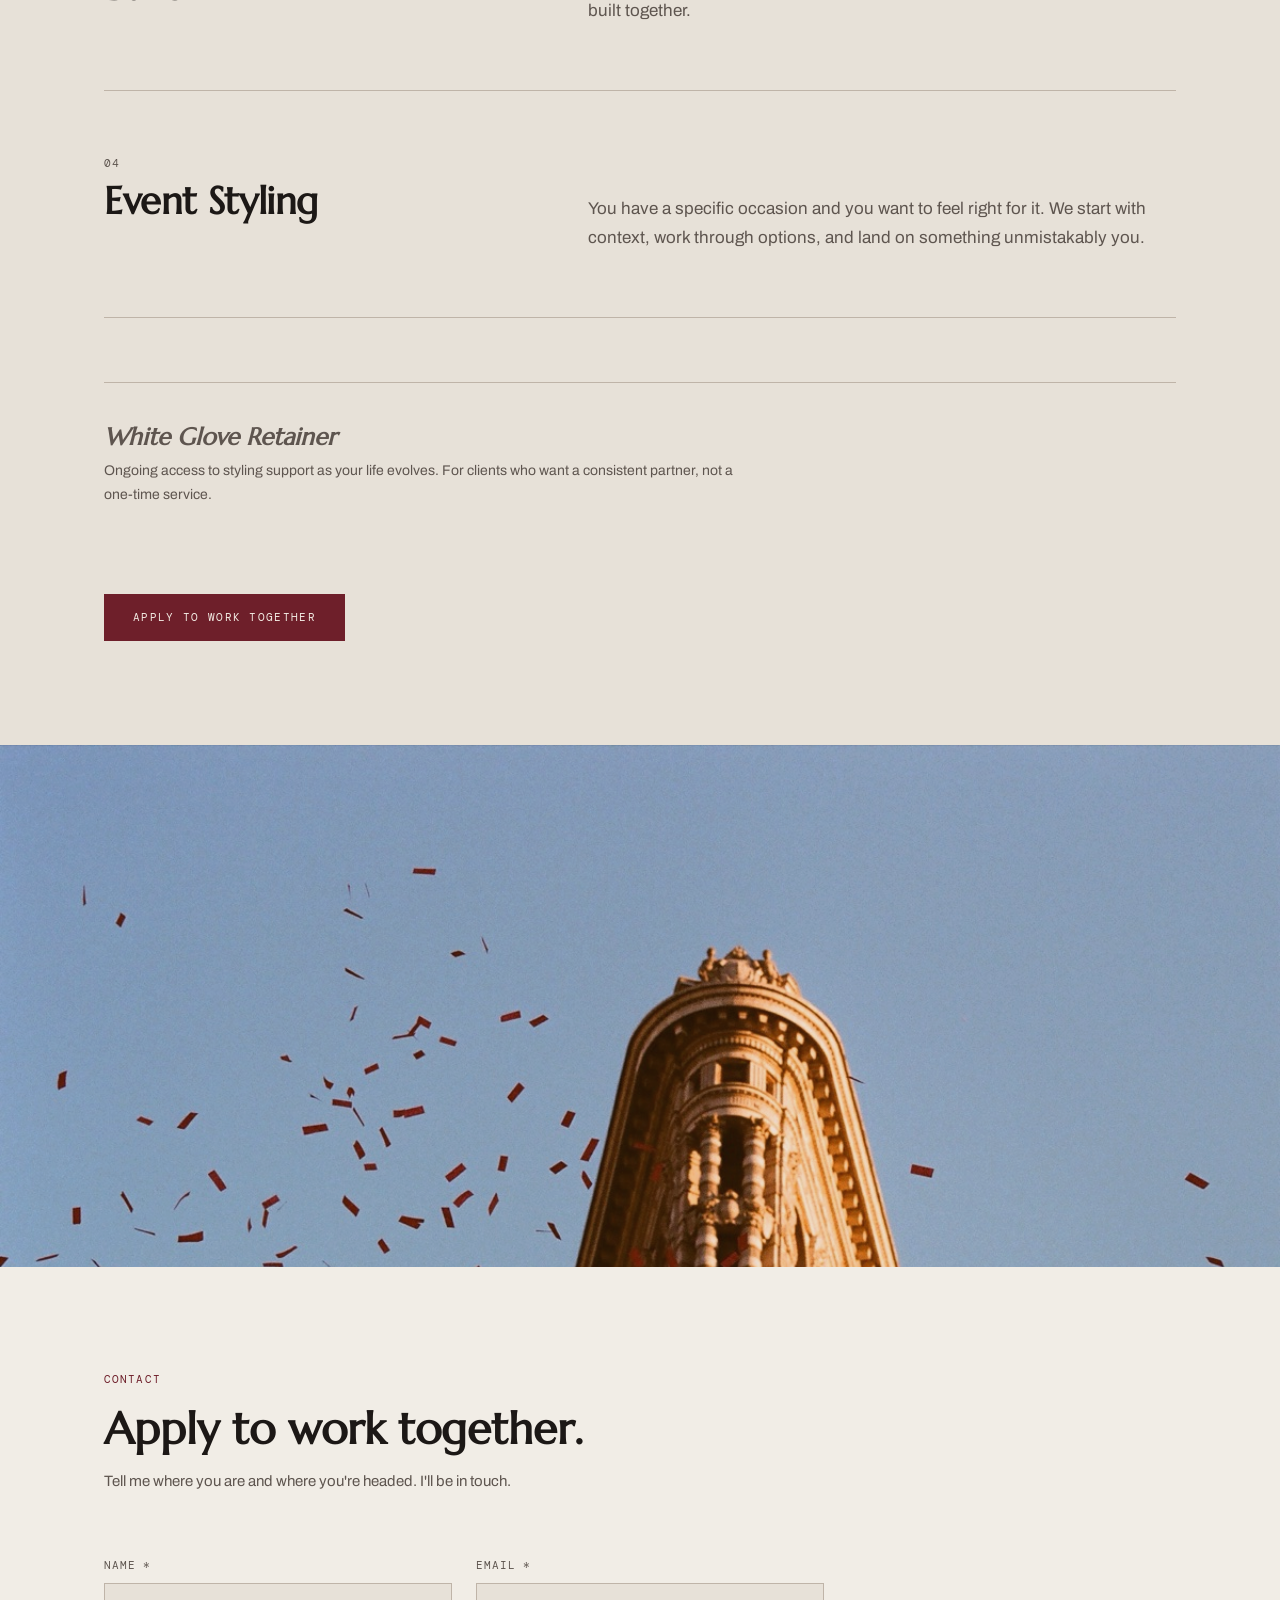
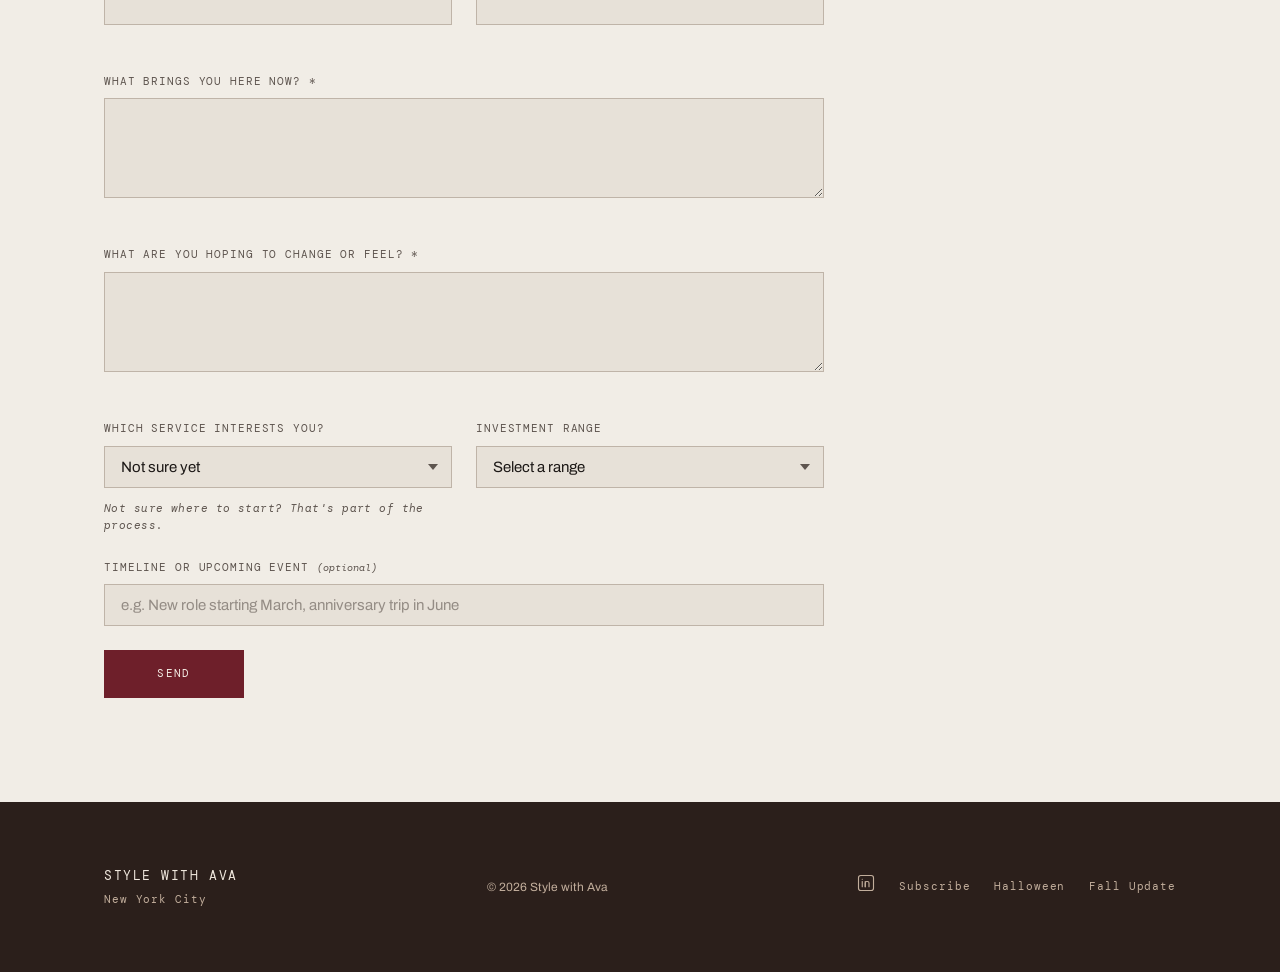
==== commit 0ddec091: "Part 1-3: rebrand, process section, new pages, journal strip, announcement bar Part 1 (main site): -" ====
--- a/index.html
+++ b/index.html
@@ -4,20 +4,20 @@
   <meta charset="UTF-8">
   <meta name="viewport" content="width=device-width, initial-scale=1.0">
 
-  <title>Style with Ava — Identity Stylist, NYC</title>
-  <meta name="description" content="Style with Ava is a New York–based identity styling practice with 20+ years of experience helping established professionals dress for who they're becoming.">
+  <title>Style with Ava | Personal Stylist in New York City</title>
+  <meta name="description" content="Personal styling for creatives, founders, and leaders. Wardrobe edits, event styling, and shopping, shaped around who you are.">
   <meta name="author" content="Style with Ava">
 
-  <meta property="og:title"       content="Style with Ava — Identity Stylist">
-  <meta property="og:description" content="Identity-first styling for professionals in transition. Style is a tool, not a costume.">
+  <meta property="og:title"       content="Style with Ava | Personal Stylist in New York City">
+  <meta property="og:description" content="Personal styling for creatives, founders, and leaders. Wardrobe edits, event styling, and shopping, shaped around who you are.">
   <meta property="og:image"       content="/images/optimized/hero.jpg">
   <meta property="og:url"         content="https://avasharbaf.com">
   <meta property="og:type"        content="website">
   <meta property="og:site_name"   content="Style with Ava">
 
   <meta name="twitter:card"        content="summary_large_image">
-  <meta name="twitter:title"       content="Style with Ava — Identity Stylist">
-  <meta name="twitter:description" content="Identity-first styling for professionals in transition.">
+  <meta name="twitter:title"       content="Style with Ava | Personal Stylist in New York City">
+  <meta name="twitter:description" content="Personal styling for creatives, founders, and leaders. Wardrobe edits, event styling, and shopping, shaped around who you are.">
   <meta name="twitter:image"       content="/images/optimized/hero.jpg">
 
   <link rel="icon" href="/favicon.svg" type="image/svg+xml">
@@ -30,6 +30,18 @@
 </head>
 
 <body>
+
+  <!-- ANNOUNCEMENT BAR -->
+  <div class="announcement-bar" id="announcementBar" role="banner">
+    <div class="container announcement-bar__inner">
+      <a class="announcement-bar__link" id="announcementLink"></a>
+      <button class="announcement-bar__close" id="announcementClose" aria-label="Dismiss announcement">
+        <svg width="12" height="12" viewBox="0 0 12 12" fill="none" stroke="currentColor" stroke-width="1.5" stroke-linecap="round" aria-hidden="true">
+          <line x1="1" y1="1" x2="11" y2="11"/><line x1="11" y1="1" x2="1" y2="11"/>
+        </svg>
+      </button>
+    </div>
+  </div>
 
   <!-- NAV -->
   <nav class="nav" id="nav" aria-label="Main navigation">
@@ -40,6 +52,7 @@
 
       <ul class="nav__menu" id="navMenu" role="list">
         <li><a href="#about"    class="nav__link">About</a></li>
+        <li><a href="#process"  class="nav__link">Process</a></li>
         <li><a href="#services" class="nav__link">Services</a></li>
         <li><a href="#contact"  class="nav__link">Contact</a></li>
       </ul>
@@ -58,14 +71,7 @@
 
   <main>
 
-    <!-- HERO — full-bleed with burgundy overlay -->
-    <!--
-      TAGLINE OPTIONS:
-        1. "Your outside should tell the story your inside already knows."
-        2. "Dress for who you're becoming, not who you've been."
-        3. "Style is a tool for transition. Not a costume for performance."
-      USING: Option 1.
-    -->
+    <!-- HERO -->
     <section id="home" class="hero" aria-labelledby="hero-name">
       <div class="hero__bg" aria-hidden="true">
         <img
@@ -80,29 +86,29 @@
 
       <div class="hero__content container">
         <p class="hero__eyebrow" style="opacity:0;animation:fadeUp .7s cubic-bezier(.25,.46,.45,.94) .1s forwards">
-          Identity Stylist &middot; New York City
+          Personal Stylist &middot; New York City
         </p>
         <h1 class="hero__headline" id="hero-name" style="opacity:0;animation:fadeUp .8s cubic-bezier(.25,.46,.45,.94) .25s forwards">
           Style<br>with Ava
         </h1>
         <p class="hero__tagline" style="opacity:0;animation:fadeUp .8s cubic-bezier(.25,.46,.45,.94) .45s forwards">
-          Your outside should tell the story your inside already knows.
+          Style that matches your point of view.
         </p>
         <div class="hero__cta-wrap" style="opacity:0;animation:fadeUp .8s cubic-bezier(.25,.46,.45,.94) .6s forwards">
           <a href="#contact" class="btn btn--primary">Apply to work together</a>
-          <p class="hero__note">[I work with a limited number of clients each season.]</p>
-        </div>
-      </div>
-    </section>
-
-    <!-- ABOUT — portrait + text, mahogany -->
+          <p class="hero__note">I work with a limited number of clients each season.</p>
+        </div>
+      </div>
+    </section>
+
+    <!-- ABOUT -->
     <section id="about" class="about" aria-labelledby="about-heading">
       <div class="container">
         <div class="about__inner">
           <div class="about__media fade-up">
             <img
               src="/images/optimized/about.jpg"
-              alt="Ava Sharbaf, Identity Stylist"
+              alt="Ava Sharbaf, Personal Stylist"
               class="about__portrait"
               loading="lazy"
               decoding="async"
@@ -111,30 +117,91 @@
           <div class="about__content fade-up">
             <p class="eyebrow">About</p>
             <h2 class="about__heading" id="about-heading">
-              Style is the translation.<br>Identity is the original.
+              Style is more than the clothes you wear.
             </h2>
             <div class="about__text">
-              <p>Twenty years in style taught me one thing: the clothes are never really the point.</p>
-              <p>
-                I'm a lifelong visual artist—BFA in Fashion Design, years spent in New York's tech
-                and startup world—and I've spent my career watching how people use what they wear to
-                say something about who they are. Or who they're trying to become.
-              </p>
-              <p>
-                My process starts with identity, not inventory. Before we open a single drawer or
-                walk into a single store, we talk. About you. About the gap between how you're seen
-                and how you see yourself. About what you want your presence to say.
-              </p>
-              <p>
-                I work with established professionals—often in their 30s and 40s—whose outside no
-                longer matches their inside. People in transition: a new role, a new chapter, a new
-                sense of self.
-              </p>
-            </div>
+              <p>I have spent more than twenty years in style, working with people who are stepping into something new. A new role. A new chapter. A sense of self that has shifted and a wardrobe that has not caught up.</p>
+              <p>My practice is built around a signature process designed to surface your own point of view, not impose mine. We work from the inside out: who you are, how you want to be seen, and what it takes to close that gap.</p>
+              <p>I am a lifelong visual artist with a BFA in Fashion Design, and I have spent years working across New York's tech and startup world. That background matters. I understand the pace, the range of contexts you move through, and the kind of precision that actually makes a difference.</p>
+            </div>
+            <ul class="about__facts">
+              <li>20+ years styling</li>
+              <li>BFA in Fashion Design</li>
+              <li>Tech and startup background, NYC</li>
+            </ul>
             <blockquote class="about__pullquote">
-              I don't tell people what to wear. They tell me, through my process.
+              I don't tell people what to wear. They tell me, through our process using my signature method.
             </blockquote>
           </div>
+        </div>
+      </div>
+    </section>
+
+    <!-- PROCESS -->
+    <section id="process" class="process" aria-labelledby="process-heading">
+      <div class="container">
+        <div class="process__header fade-up">
+          <p class="eyebrow">Process</p>
+          <h2 class="process__heading" id="process-heading">The Process</h2>
+          <p class="process__intro">Six steps, three phases. A method built to move from where you are to where you want to be.</p>
+        </div>
+
+        <div class="process__steps">
+
+          <div class="process__phase-label fade-up">Discover</div>
+
+          <div class="process__step fade-up">
+            <div class="process__step-left">
+              <span class="process__step-num">01</span>
+              <h3 class="process__step-name">Intake</h3>
+            </div>
+            <p class="process__step-desc">A conversation about who you are, where you are headed, and what you want your presence to say. We cover your life, your work, and the gap between how you are seen and how you see yourself.</p>
+          </div>
+
+          <div class="process__step fade-up">
+            <div class="process__step-left">
+              <span class="process__step-num">02</span>
+              <h3 class="process__step-name">Audit</h3>
+            </div>
+            <p class="process__step-desc">We go through what you own together. What you reach for, what you avoid, and what has been sitting untouched for years. No judgment. Just clarity about what is actually there.</p>
+          </div>
+
+          <div class="process__phase-label fade-up">Edit</div>
+
+          <div class="process__step fade-up">
+            <div class="process__step-left">
+              <span class="process__step-num">03</span>
+              <h3 class="process__step-name">Edit</h3>
+            </div>
+            <p class="process__step-desc">We decide what stays and what goes. Every piece has a reason. The ones we keep become the foundation for everything that follows.</p>
+          </div>
+
+          <div class="process__phase-label fade-up">Express</div>
+
+          <div class="process__step fade-up">
+            <div class="process__step-left">
+              <span class="process__step-num">04</span>
+              <h3 class="process__step-name">Direction</h3>
+            </div>
+            <p class="process__step-desc">You receive a clear style direction built around your actual life. Not a template. Not a mood board. A real framework you can use on your own, long after we are done.</p>
+          </div>
+
+          <div class="process__step fade-up">
+            <div class="process__step-left">
+              <span class="process__step-num">05</span>
+              <h3 class="process__step-name">Source</h3>
+            </div>
+            <p class="process__step-desc">I research and find the pieces that fill the gaps. Each one is chosen to fit what you already have and what you are building toward. You are not doing any of the shopping.</p>
+          </div>
+
+          <div class="process__step fade-up">
+            <div class="process__step-left">
+              <span class="process__step-num">06</span>
+              <h3 class="process__step-name">Wear</h3>
+            </div>
+            <p class="process__step-desc">You try things on. I am there to edit in real time. We refine until it feels like you, not like a version of someone else's taste.</p>
+          </div>
+
         </div>
       </div>
     </section>
@@ -150,7 +217,7 @@
               How<br>We<br>Work
             </h2>
           </div>
-          <p class="services__intro">Not sure where to start? That's part of the process. We focus on clarity, direction, and building a wardrobe that actually works for your life.</p>
+          <p class="services__intro">Not sure where to start? That is part of the process. We focus on clarity, direction, and building a wardrobe that actually works for your life.</p>
         </div>
 
         <div class="services__primary">
@@ -159,38 +226,36 @@
               <p class="services__offering-num">01</p>
               <h3 class="services__offering-name">The Style Session</h3>
             </div>
-            <p class="services__offering-desc">A focused session working exclusively with what you already own. We build outfits, identify patterns, and create clear direction for how to get dressed day to day.</p>
+            <p class="services__offering-desc">A focused session working exclusively with what you already own. We build outfits, identify patterns, and create clear direction for how to get dressed every day.</p>
           </div>
           <div class="services__offering fade-up">
             <div class="services__offering-header">
               <p class="services__offering-num">02</p>
               <h3 class="services__offering-name">The Closet Edit</h3>
             </div>
-            <p class="services__offering-desc">A full wardrobe review to decide what stays, what goes, and what's missing. We create structure, eliminate friction, and establish a strong foundation.</p>
+            <p class="services__offering-desc">A full wardrobe review to decide what stays, what goes, and what is missing. We create structure, eliminate friction, and establish a strong foundation.</p>
           </div>
           <div class="services__offering fade-up">
             <div class="services__offering-header">
               <p class="services__offering-num">03</p>
-              <h3 class="services__offering-name">The Closet Edit + Build</h3>
-            </div>
-            <p class="services__offering-desc">A complete wardrobe reset. We edit first, then strategically add pieces to fully align your closet with your lifestyle, needs, and style goals.</p>
-          </div>
-        </div>
-
-        <div class="services__secondary fade-up">
-          <p class="services__secondary-label">Also available</p>
-          <div class="services__secondary-grid">
-            <div class="services__secondary-item">
-              <h3 class="services__secondary-name">Personal Shopping</h3>
-              <p class="services__secondary-desc">I source and you try on, in store and online, and we notice what feels like you.</p>
-            </div>
-            <div class="services__secondary-item">
-              <h3 class="services__secondary-name">Seasonal Refresh</h3>
-              <p class="services__secondary-desc">A light update for the season ahead, for those with a wardrobe foundation.</p>
-            </div>
-            <div class="services__secondary-item">
-              <h3 class="services__secondary-name">Monthly Retainer</h3>
-              <p class="services__secondary-desc">Ongoing support as your life and style evolve.</p>
+              <h3 class="services__offering-name">The Closet Edit and Build</h3>
+            </div>
+            <p class="services__offering-desc">Everything in The Closet Edit, plus a sourcing phase. We fill the gaps with considered pieces that align with your lifestyle, goals, and the wardrobe we built together.</p>
+          </div>
+          <div class="services__offering fade-up">
+            <div class="services__offering-header">
+              <p class="services__offering-num">04</p>
+              <h3 class="services__offering-name">Event Styling</h3>
+            </div>
+            <p class="services__offering-desc">You have a specific occasion and you want to feel right for it. We start with context, work through options, and land on something unmistakably you.</p>
+          </div>
+        </div>
+
+        <div class="services__white-glove fade-up">
+          <div class="services__white-glove-inner">
+            <div>
+              <h3 class="services__white-glove-name">White Glove Retainer</h3>
+              <p class="services__white-glove-desc">Ongoing access to styling support as your life evolves. For clients who want a consistent partner, not a one-time service.</p>
             </div>
           </div>
         </div>
@@ -202,7 +267,7 @@
       </div>
     </section>
 
-    <!-- IMAGE BAND — Flatiron, full-width, between Services and Contact -->
+    <!-- IMAGE BAND — Flatiron -->
     <div class="image-band" aria-hidden="true">
       <img
         src="/images/optimized/detail-1.jpg"
@@ -214,11 +279,7 @@
       <div class="image-band__overlay"></div>
     </div>
 
-    <!-- TESTIMONIALS
-         Quotes with placeholder:true are shown only on localhost / *.pages.dev.
-         On a custom domain, only real quotes (placeholder:false) appear.
-         If no real quotes exist, the section is hidden entirely.
-         See the TESTIMONIALS array in script.js to add or update quotes. -->
+    <!-- TESTIMONIALS -->
     <section id="testimonials" class="testimonials" aria-label="Client testimonials" tabindex="-1">
       <div class="container testimonials__inner">
         <div class="testimonials__stage" id="testimonialStage" aria-live="polite" aria-atomic="true"></div>
@@ -234,6 +295,14 @@
       </div>
     </section>
 
+    <!-- JOURNAL -->
+    <section id="journal" class="journal" aria-labelledby="journal-heading" hidden>
+      <div class="container">
+        <p class="eyebrow" id="journal-heading">From the Journal</p>
+        <div class="journal__grid" id="journalGrid"></div>
+      </div>
+    </section>
+
     <!-- CONTACT -->
     <section id="contact" class="contact" aria-labelledby="contact-heading">
       <div class="container">
@@ -290,10 +359,9 @@
                     <option value="">Not sure yet</option>
                     <option value="The Style Session">The Style Session</option>
                     <option value="The Closet Edit">The Closet Edit</option>
-                    <option value="The Closet Edit + Build">The Closet Edit + Build</option>
-                    <option value="Personal Shopping">Personal Shopping</option>
-                    <option value="Seasonal Refresh">Seasonal Refresh</option>
-                    <option value="Monthly Retainer">Monthly Retainer</option>
+                    <option value="The Closet Edit and Build">The Closet Edit and Build</option>
+                    <option value="Event Styling">Event Styling</option>
+                    <option value="The Fall Update">The Fall Update</option>
                   </select>
                   <span class="form-select-arrow" aria-hidden="true"></span>
                 </div>
@@ -341,8 +409,8 @@
         <p class="footer__wordmark">STYLE WITH AVA</p>
         <p class="footer__location">New York City</p>
       </div>
-      <p class="footer__copy">&copy; 2026 Style with Ava. All rights reserved.</p>
-      <nav class="footer__social" aria-label="Social links">
+      <p class="footer__copy">&copy; 2026 Style with Ava</p>
+      <nav class="footer__nav" aria-label="Footer links">
         <a href="https://www.linkedin.com/in/avasharbaf/" class="footer__social-link" aria-label="LinkedIn" target="_blank" rel="noopener">
           <svg width="18" height="18" viewBox="0 0 24 24" fill="none" stroke="currentColor" stroke-width="1.5" stroke-linecap="round" stroke-linejoin="round" aria-hidden="true">
             <rect x="2" y="2" width="20" height="20" rx="3"/>
@@ -352,6 +420,9 @@
             <line x1="11" y1="10" x2="11" y2="17"/>
           </svg>
         </a>
+        <a href="https://substack.com/@avamystic/subscribe" class="footer__text-link" target="_blank" rel="noopener">Subscribe</a>
+        <a href="/halloween" class="footer__text-link">Halloween</a>
+        <a href="/fall-update" class="footer__text-link">Fall Update</a>
       </nav>
     </div>
   </footer>
--- a/styles.css
+++ b/styles.css
@@ -942,3 +942,284 @@
 }
 
 .footer__social-link:hover { color: var(--on-deep); }
+
+.footer__nav {
+  display: flex;
+  align-items: center;
+  gap: var(--sp-4);
+  flex-wrap: wrap;
+}
+
+.footer__text-link {
+  font-family: var(--font-mono);
+  font-size: 11px;
+  letter-spacing: 0.08em;
+  color: var(--on-deep-muted);
+  transition: color 0.2s;
+}
+
+.footer__text-link:hover { color: var(--on-deep); }
+
+/* ============================================================
+   ANNOUNCEMENT BAR
+   ============================================================ */
+:root {
+  --bar-h: 40px;
+}
+
+.announcement-bar {
+  position: fixed;
+  top: 0;
+  left: 0;
+  right: 0;
+  height: var(--bar-h);
+  background-color: var(--deep);
+  border-bottom: 1px solid rgba(255,255,255,0.08);
+  z-index: 200;
+  display: flex;
+  align-items: center;
+}
+
+.announcement-bar__inner {
+  display: flex;
+  align-items: center;
+  justify-content: center;
+  position: relative;
+  height: 100%;
+}
+
+.announcement-bar__link {
+  font-family: var(--font-mono);
+  font-size: 11px;
+  letter-spacing: 0.08em;
+  color: var(--on-deep-muted);
+  text-align: center;
+  transition: color 0.2s;
+}
+
+.announcement-bar__link:hover { color: var(--on-deep); }
+
+.announcement-bar__close {
+  position: absolute;
+  right: var(--sp-4);
+  color: var(--on-deep-muted);
+  padding: var(--sp-2);
+  display: flex;
+  align-items: center;
+  transition: color 0.2s;
+}
+
+.announcement-bar__close:hover { color: var(--on-deep); }
+
+/* When bar is active, shift nav and hero */
+body.has-announcement .nav {
+  top: var(--bar-h);
+  transition: top 0.2s ease, background-color 0.3s, border-bottom 0.3s;
+}
+
+body.has-announcement .hero__content {
+  padding-top: calc(var(--bar-h) + var(--nav-height) + var(--sp-5));
+}
+
+/* ============================================================
+   PROCESS
+   ============================================================ */
+.process {
+  background-color: var(--surface-alt);
+  padding: var(--sp-7) 0;
+}
+
+.process__header {
+  margin-bottom: var(--sp-6);
+  max-width: 640px;
+}
+
+.process__heading {
+  font-family: var(--font-display);
+  font-size: clamp(32px, 5vw, 52px);
+  line-height: 1;
+  letter-spacing: -0.01em;
+  color: var(--ink);
+  margin-bottom: var(--sp-4);
+  margin-top: var(--sp-3);
+}
+
+.process__intro {
+  font-size: clamp(15px, 1.5vw, 17px);
+  line-height: 1.7;
+  color: var(--ink-muted);
+}
+
+.process__steps {
+  border-top: 1px solid var(--line);
+}
+
+.process__phase-label {
+  font-family: var(--font-mono);
+  font-size: 10px;
+  letter-spacing: 0.14em;
+  text-transform: uppercase;
+  color: var(--accent);
+  padding: var(--sp-5) 0 var(--sp-3);
+}
+
+.process__step {
+  display: grid;
+  grid-template-columns: 1fr;
+  gap: var(--sp-3);
+  padding: var(--sp-4) 0;
+  border-bottom: 1px solid var(--line);
+}
+
+@media (min-width: 768px) {
+  .process__step {
+    grid-template-columns: 5fr 7fr;
+    gap: var(--sp-6);
+    align-items: start;
+    padding: var(--sp-5) 0;
+  }
+}
+
+.process__step-left {
+  display: flex;
+  flex-direction: column;
+  gap: var(--sp-2);
+}
+
+.process__step-num {
+  font-family: var(--font-mono);
+  font-size: 11px;
+  letter-spacing: 0.05em;
+  color: var(--ink-muted);
+}
+
+.process__step-name {
+  font-family: var(--font-display);
+  font-size: clamp(22px, 3vw, 34px);
+  line-height: 1.1;
+  letter-spacing: -0.01em;
+  color: var(--ink);
+}
+
+.process__step-desc {
+  font-size: clamp(15px, 1.5vw, 17px);
+  line-height: 1.7;
+  color: var(--ink-muted);
+}
+
+@media (min-width: 768px) {
+  .process__step-desc { padding-top: var(--sp-5); }
+}
+
+/* ============================================================
+   SERVICES — White Glove Retainer
+   ============================================================ */
+.services__white-glove {
+  border-top: 1px solid var(--line);
+  padding: var(--sp-5) 0;
+  margin-bottom: var(--sp-5);
+}
+
+.services__white-glove-inner {
+  display: flex;
+  gap: var(--sp-6);
+  align-items: start;
+  max-width: 640px;
+}
+
+.services__white-glove-name {
+  font-family: var(--font-display);
+  font-size: clamp(18px, 2vw, 24px);
+  line-height: 1.2;
+  color: var(--ink-muted);
+  margin-bottom: var(--sp-2);
+  font-style: italic;
+}
+
+.services__white-glove-desc {
+  font-size: 14px;
+  line-height: 1.65;
+  color: var(--ink-muted);
+}
+
+/* ============================================================
+   ABOUT — facts list
+   ============================================================ */
+.about__facts {
+  list-style: none;
+  display: flex;
+  flex-direction: column;
+  gap: var(--sp-2);
+  margin-top: var(--sp-5);
+  padding-top: var(--sp-4);
+  border-top: 1px solid rgba(243, 230, 216, 0.25);
+}
+
+.about__facts li {
+  font-family: var(--font-mono);
+  font-size: 11px;
+  letter-spacing: 0.06em;
+  color: var(--on-mahogany-muted);
+}
+
+/* ============================================================
+   JOURNAL STRIP
+   ============================================================ */
+.journal {
+  background-color: var(--surface);
+  padding: var(--sp-7) 0;
+  border-top: 1px solid var(--line);
+}
+
+.journal .eyebrow {
+  margin-bottom: var(--sp-5);
+}
+
+.journal__grid {
+  display: grid;
+  grid-template-columns: 1fr;
+  gap: var(--sp-5);
+  border-top: 1px solid var(--line);
+}
+
+@media (min-width: 640px) {
+  .journal__grid {
+    grid-template-columns: repeat(3, 1fr);
+    gap: var(--sp-6);
+  }
+}
+
+.journal__card {
+  display: block;
+  padding-top: var(--sp-5);
+  border-top: 1px solid var(--line);
+  transition: opacity 0.2s;
+}
+
+@media (min-width: 640px) {
+  .journal__card { border-top: none; padding-top: 0; }
+}
+
+.journal__card:hover { opacity: 0.72; }
+
+.journal__date {
+  font-family: var(--font-mono);
+  font-size: 11px;
+  letter-spacing: 0.06em;
+  color: var(--ink-muted);
+  margin-bottom: var(--sp-3);
+}
+
+.journal__title {
+  font-family: var(--font-display);
+  font-size: clamp(17px, 2vw, 22px);
+  line-height: 1.25;
+  color: var(--ink);
+  margin-bottom: var(--sp-3);
+}
+
+.journal__excerpt {
+  font-size: 14px;
+  line-height: 1.65;
+  color: var(--ink-muted);
+}
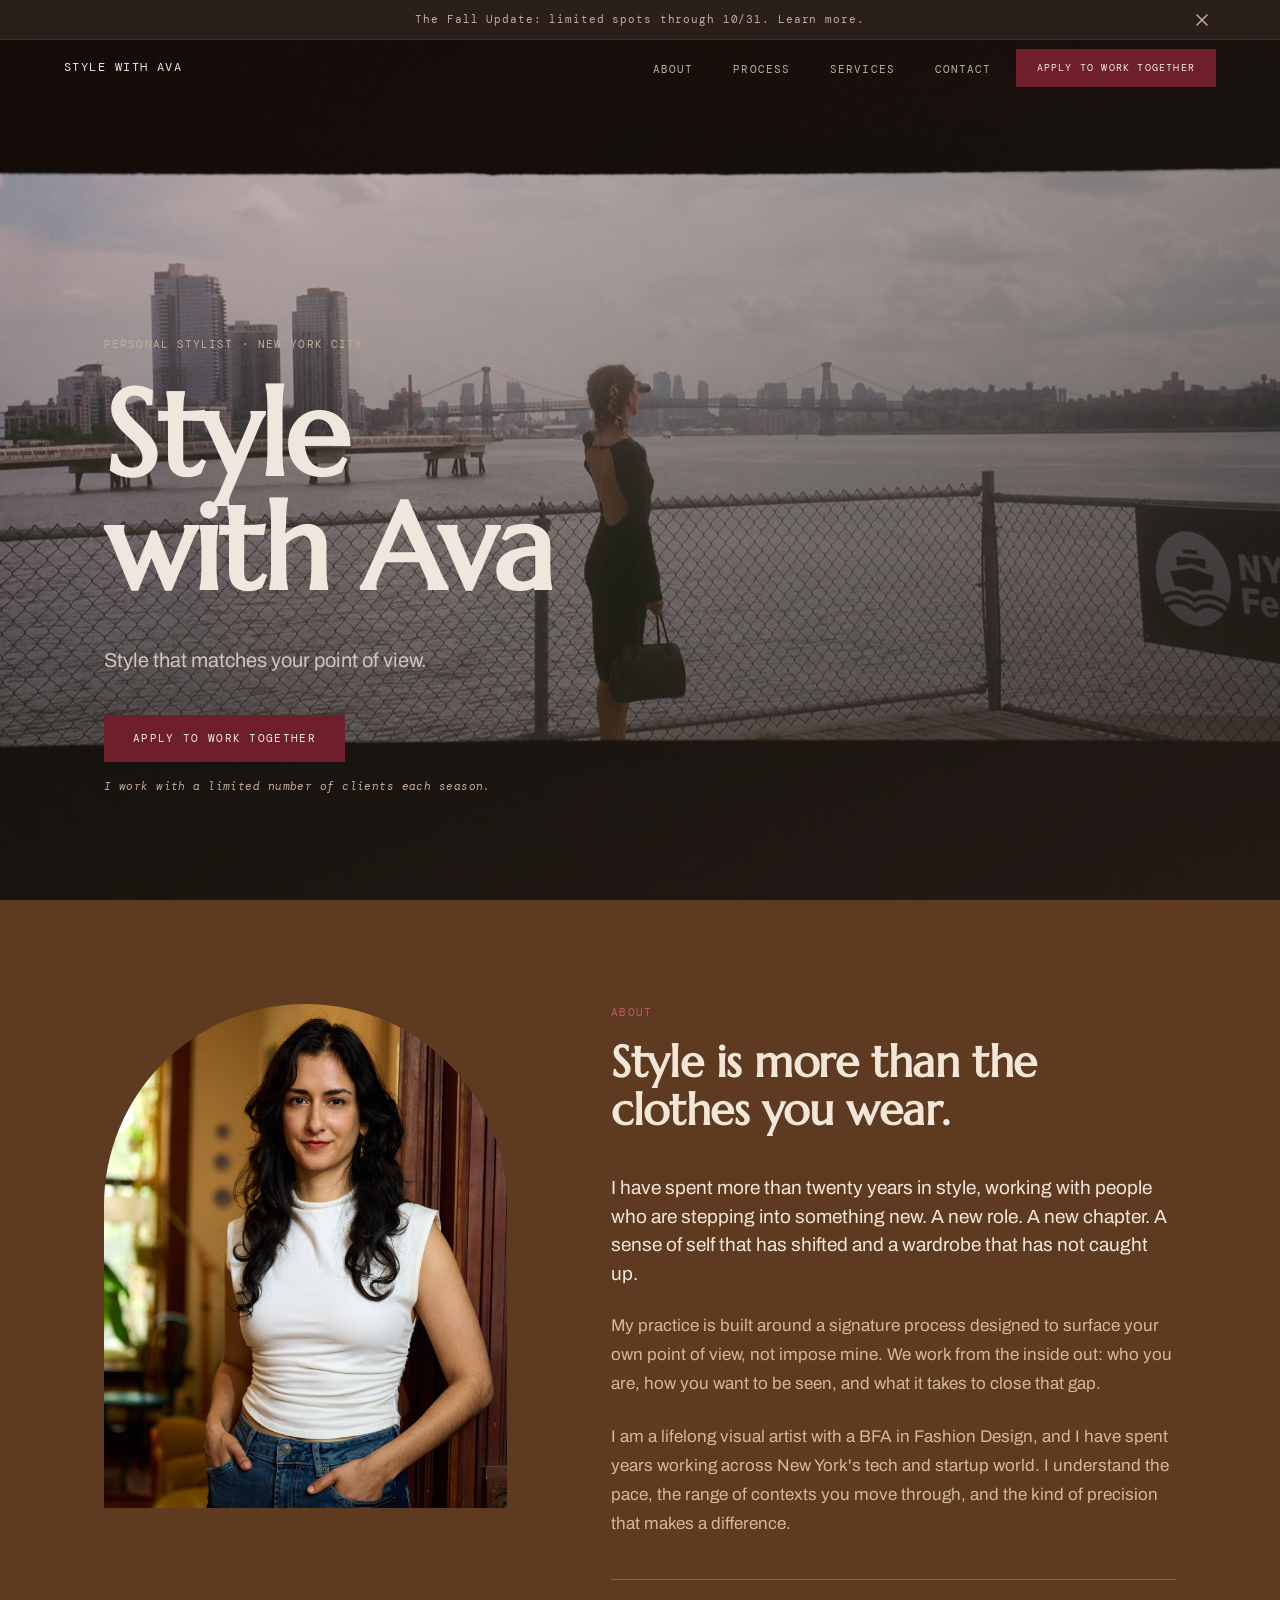
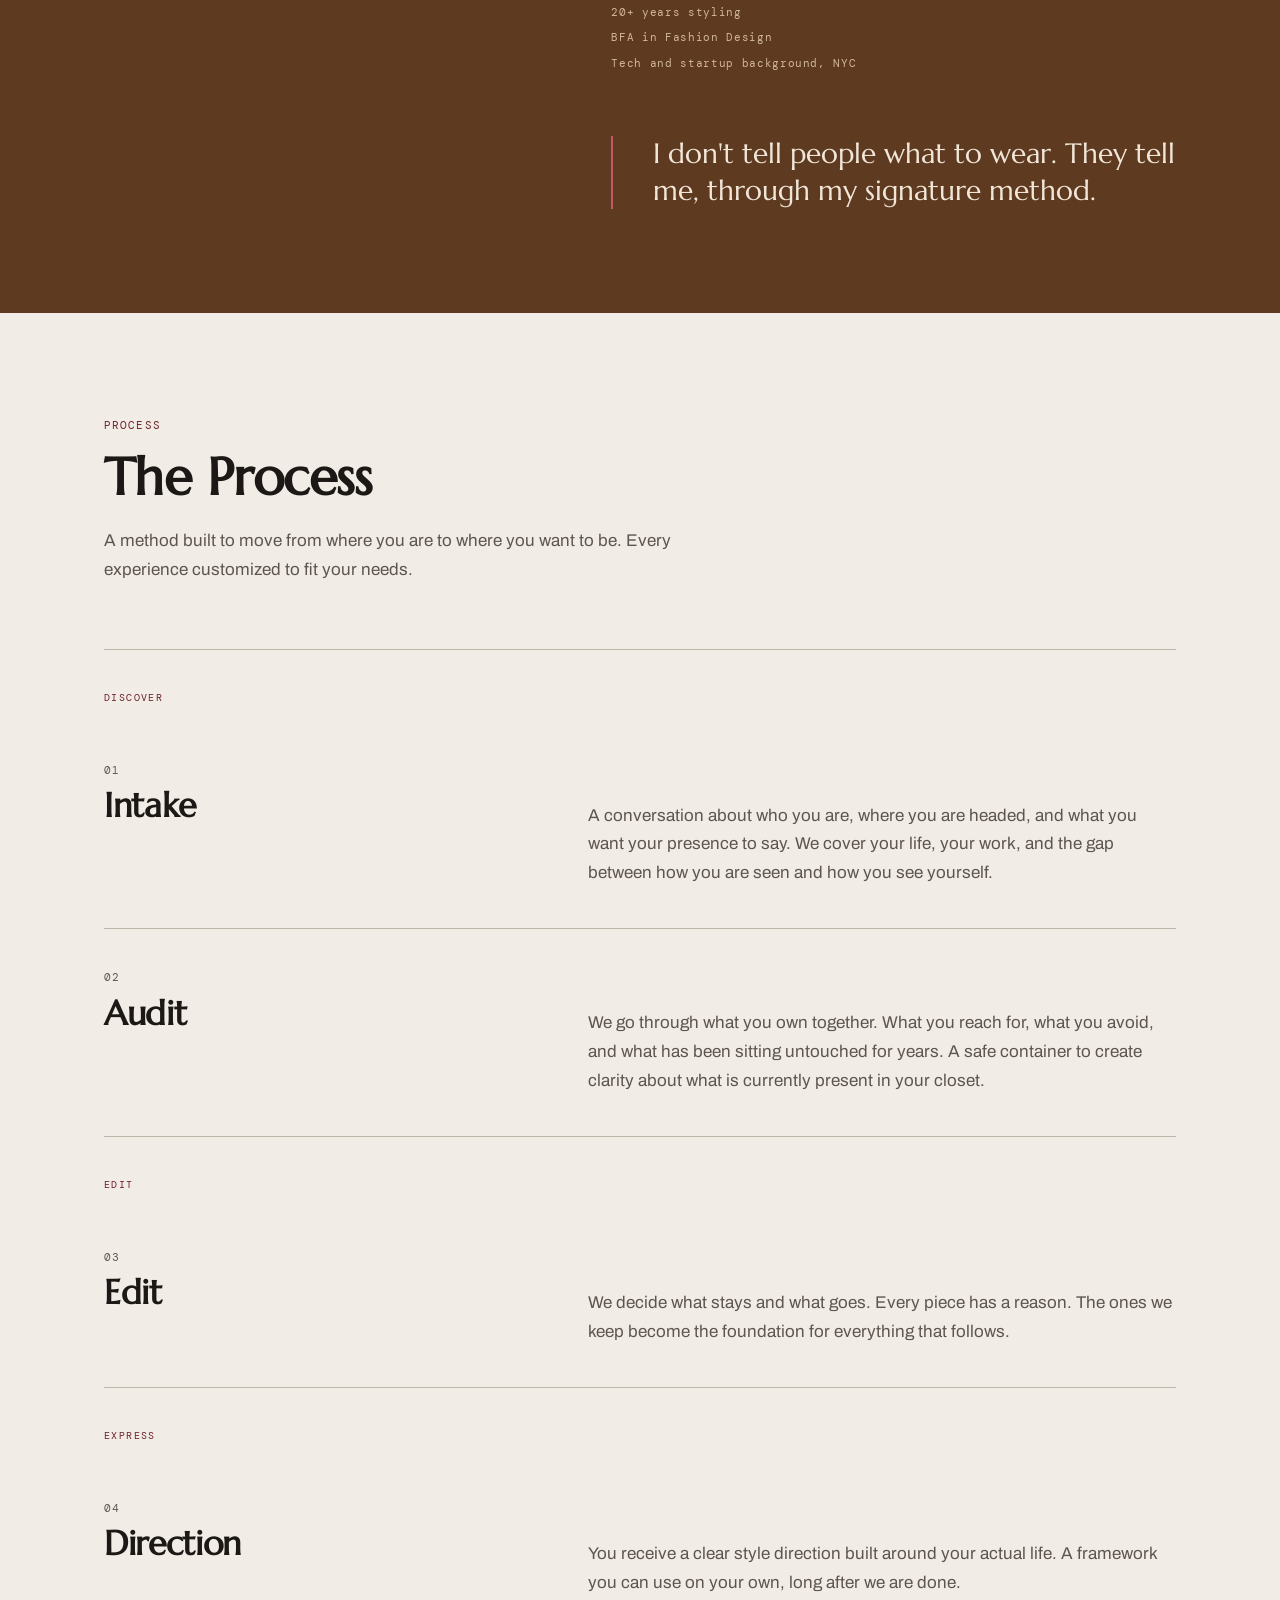
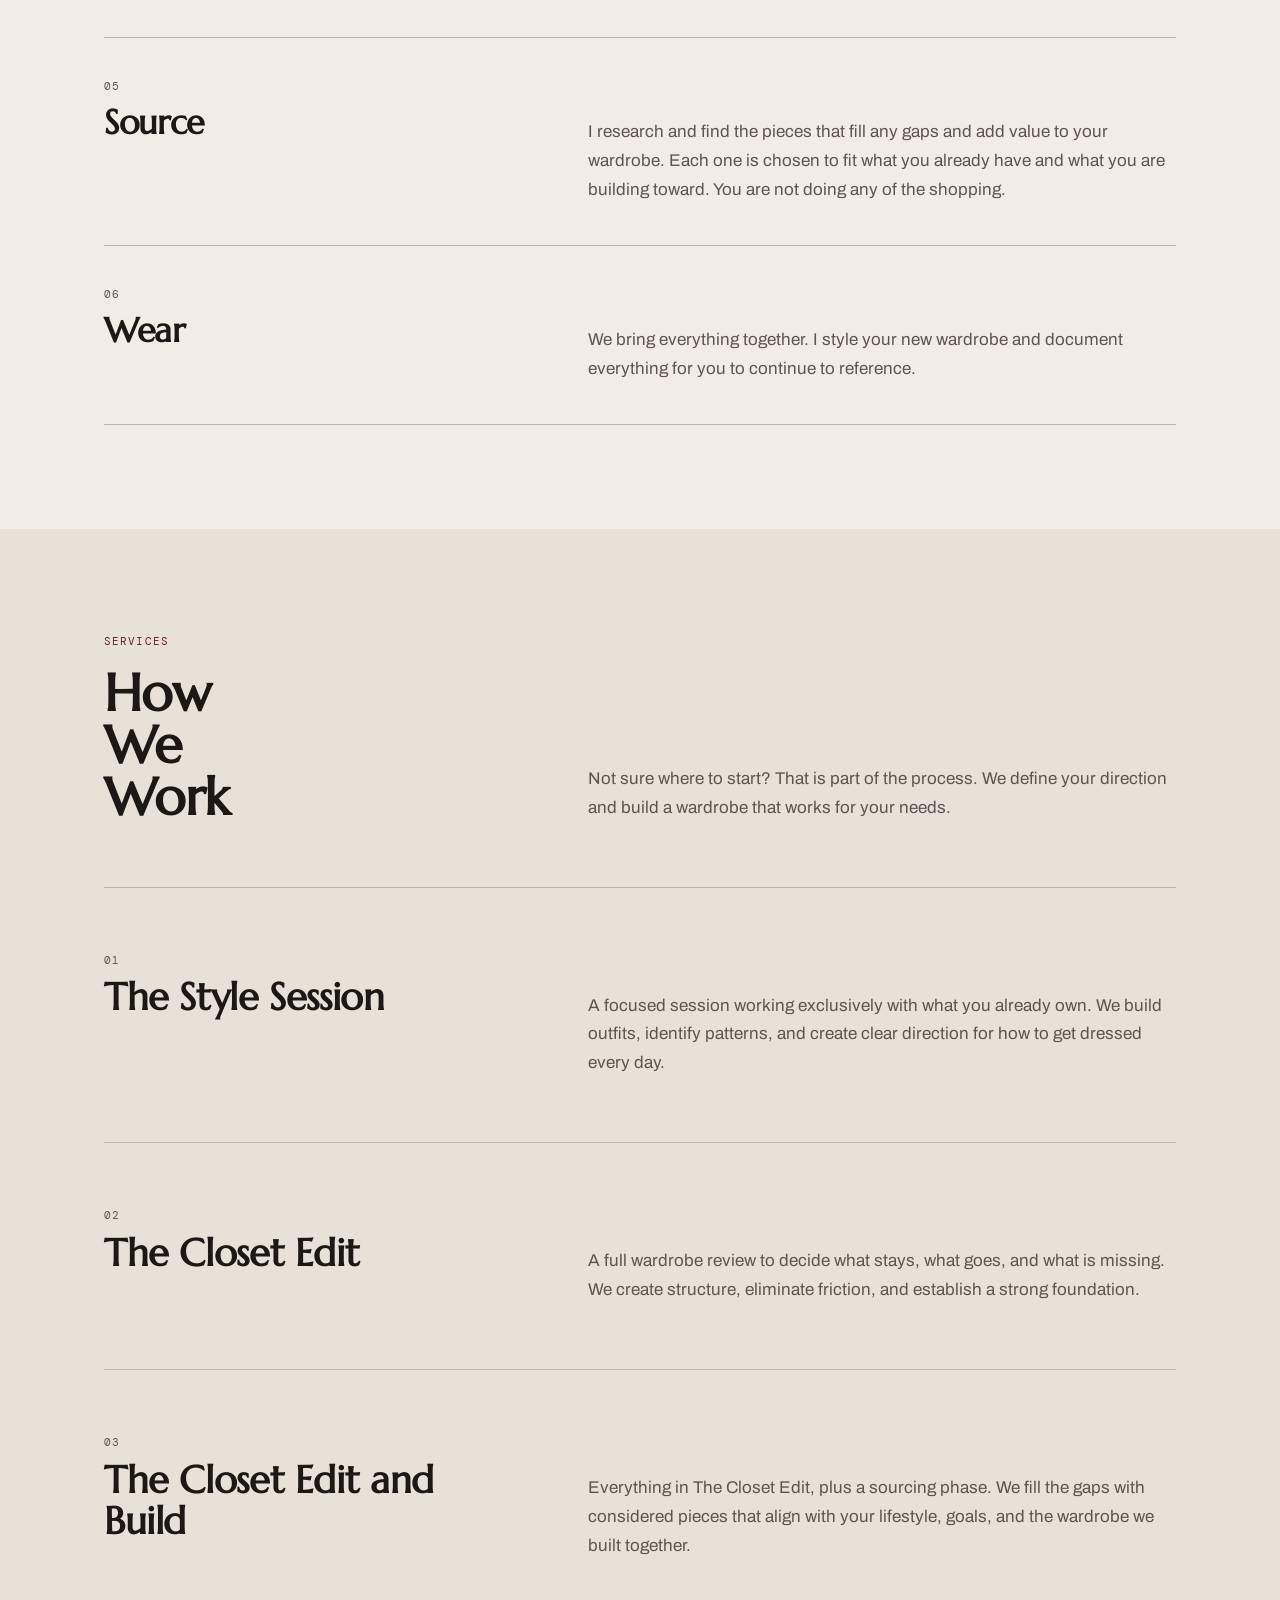
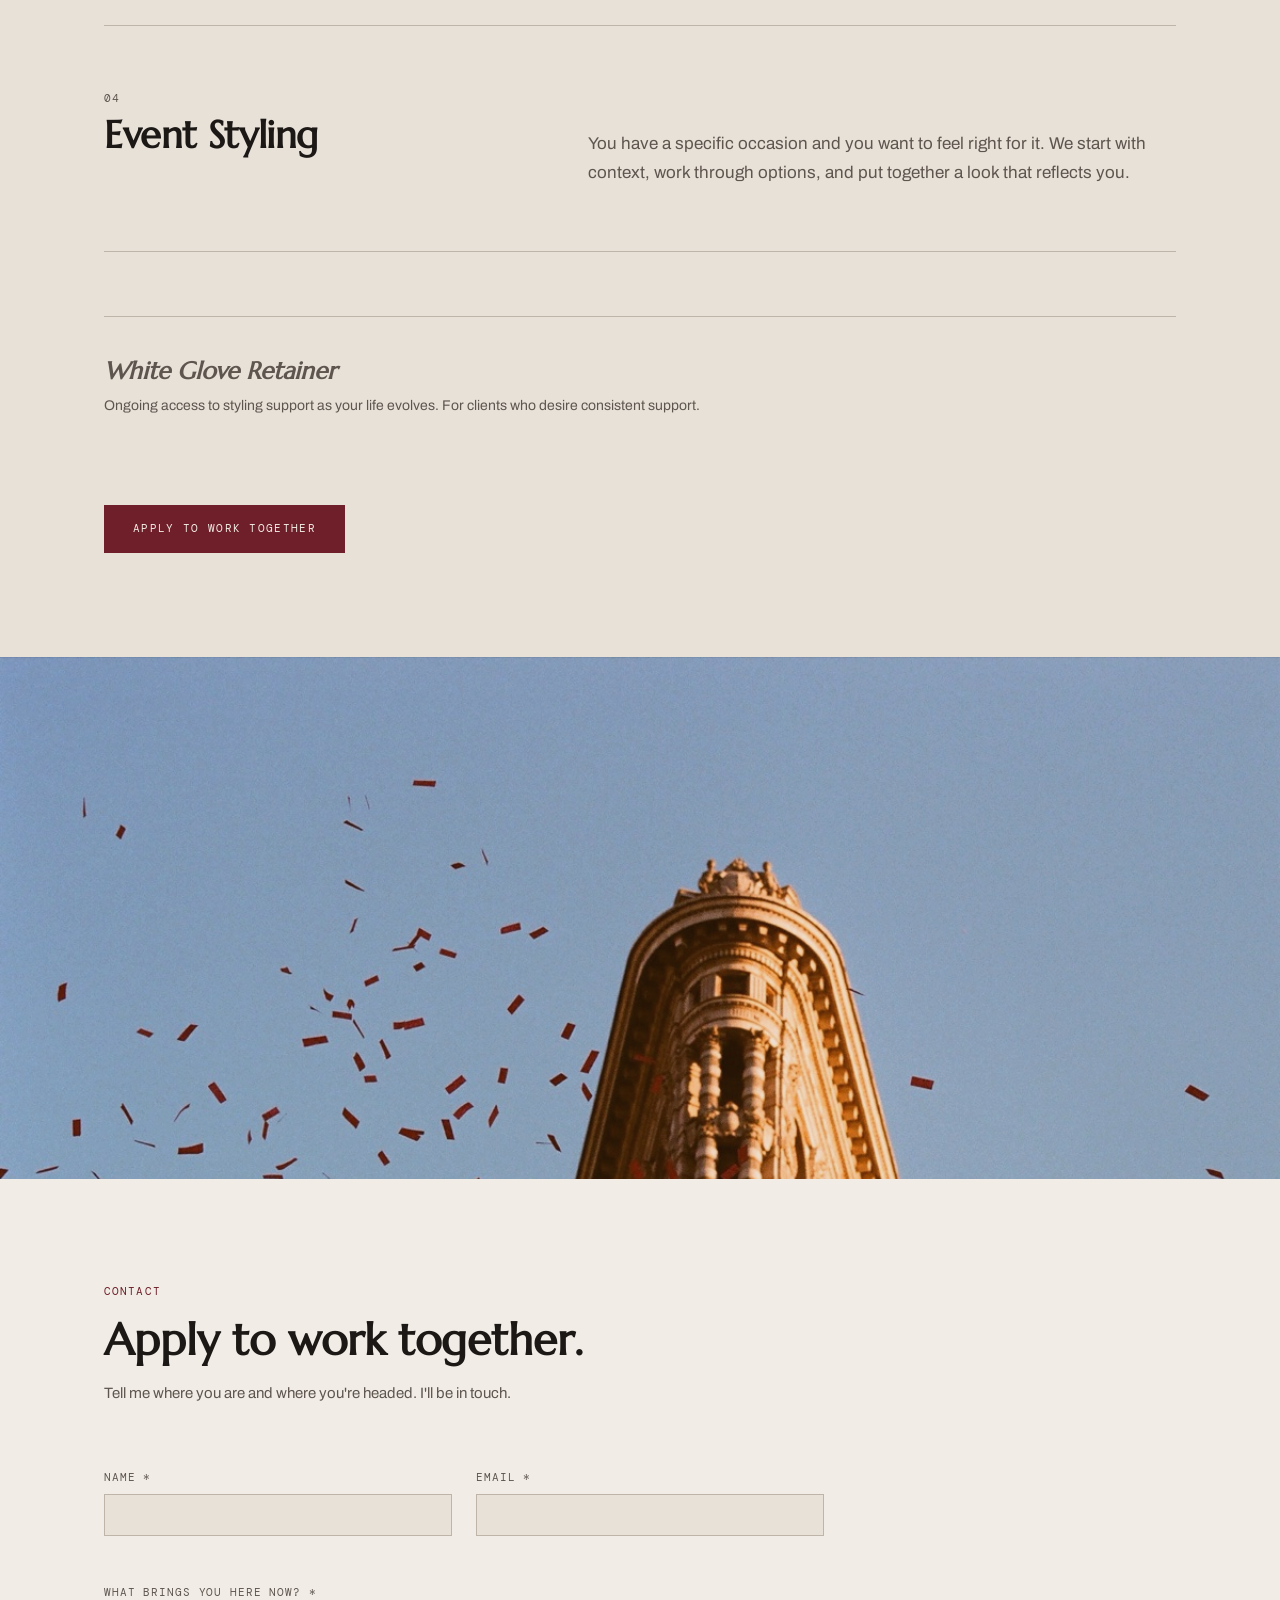
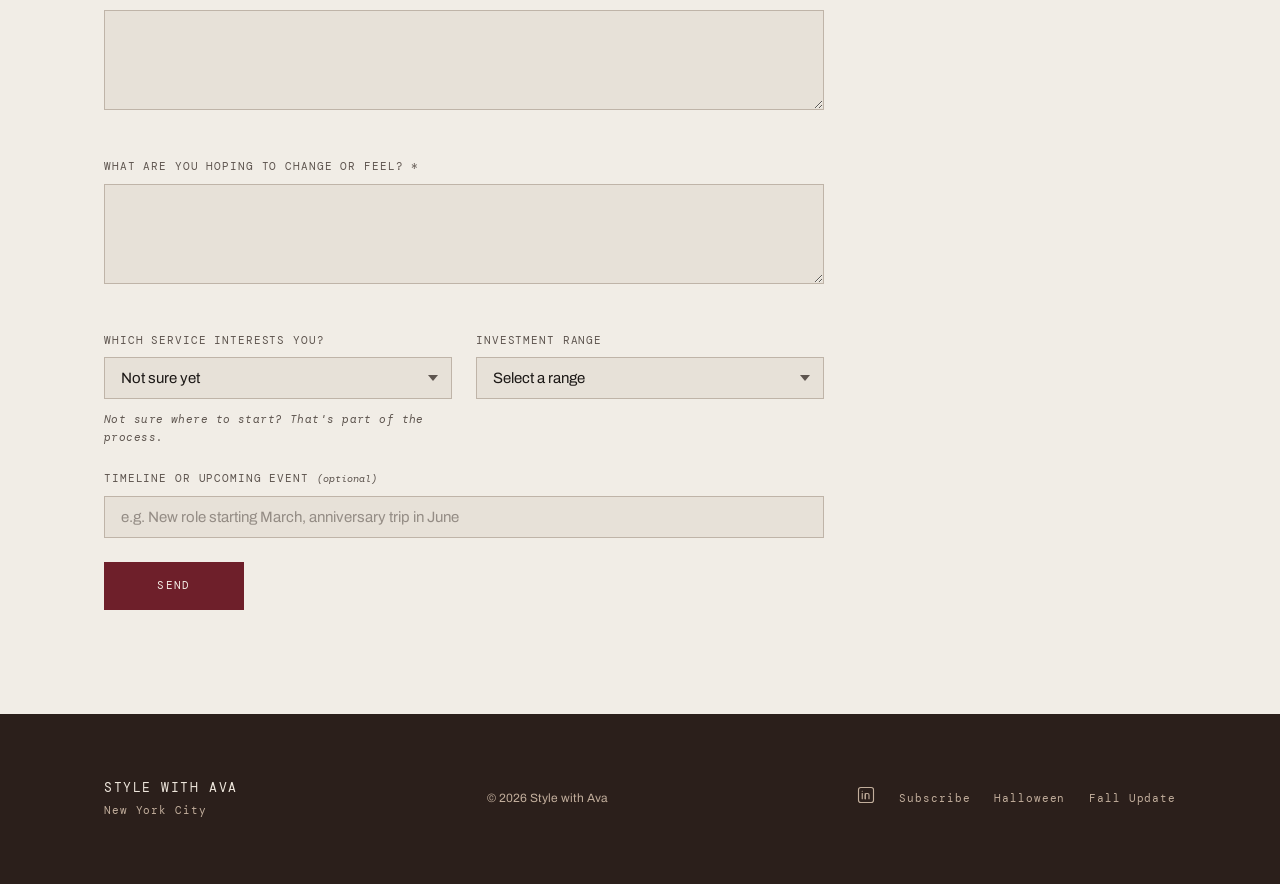
==== commit 697c8807: "Copy edits across main site, halloween, and fall-update pages; add Stripe booking button - index.htm" ====
--- a/index.html
+++ b/index.html
@@ -122,7 +122,7 @@
             <div class="about__text">
               <p>I have spent more than twenty years in style, working with people who are stepping into something new. A new role. A new chapter. A sense of self that has shifted and a wardrobe that has not caught up.</p>
               <p>My practice is built around a signature process designed to surface your own point of view, not impose mine. We work from the inside out: who you are, how you want to be seen, and what it takes to close that gap.</p>
-              <p>I am a lifelong visual artist with a BFA in Fashion Design, and I have spent years working across New York's tech and startup world. That background matters. I understand the pace, the range of contexts you move through, and the kind of precision that actually makes a difference.</p>
+              <p>I am a lifelong visual artist with a BFA in Fashion Design, and I have spent years working across New York's tech and startup world. I understand the pace, the range of contexts you move through, and the kind of precision that makes a difference.</p>
             </div>
             <ul class="about__facts">
               <li>20+ years styling</li>
@@ -130,7 +130,7 @@
               <li>Tech and startup background, NYC</li>
             </ul>
             <blockquote class="about__pullquote">
-              I don't tell people what to wear. They tell me, through our process using my signature method.
+              I don't tell people what to wear. They tell me, through my signature method.
             </blockquote>
           </div>
         </div>
@@ -143,7 +143,7 @@
         <div class="process__header fade-up">
           <p class="eyebrow">Process</p>
           <h2 class="process__heading" id="process-heading">The Process</h2>
-          <p class="process__intro">Six steps, three phases. A method built to move from where you are to where you want to be.</p>
+          <p class="process__intro">A method built to move from where you are to where you want to be. Every experience customized to fit your needs.</p>
         </div>
 
         <div class="process__steps">
@@ -163,7 +163,7 @@
               <span class="process__step-num">02</span>
               <h3 class="process__step-name">Audit</h3>
             </div>
-            <p class="process__step-desc">We go through what you own together. What you reach for, what you avoid, and what has been sitting untouched for years. No judgment. Just clarity about what is actually there.</p>
+            <p class="process__step-desc">We go through what you own together. What you reach for, what you avoid, and what has been sitting untouched for years. A safe container to create clarity about what is currently present in your closet.</p>
           </div>
 
           <div class="process__phase-label fade-up">Edit</div>
@@ -183,7 +183,7 @@
               <span class="process__step-num">04</span>
               <h3 class="process__step-name">Direction</h3>
             </div>
-            <p class="process__step-desc">You receive a clear style direction built around your actual life. Not a template. Not a mood board. A real framework you can use on your own, long after we are done.</p>
+            <p class="process__step-desc">You receive a clear style direction built around your actual life. A framework you can use on your own, long after we are done.</p>
           </div>
 
           <div class="process__step fade-up">
@@ -191,7 +191,7 @@
               <span class="process__step-num">05</span>
               <h3 class="process__step-name">Source</h3>
             </div>
-            <p class="process__step-desc">I research and find the pieces that fill the gaps. Each one is chosen to fit what you already have and what you are building toward. You are not doing any of the shopping.</p>
+            <p class="process__step-desc">I research and find the pieces that fill any gaps and add value to your wardrobe. Each one is chosen to fit what you already have and what you are building toward. You are not doing any of the shopping.</p>
           </div>
 
           <div class="process__step fade-up">
@@ -199,7 +199,7 @@
               <span class="process__step-num">06</span>
               <h3 class="process__step-name">Wear</h3>
             </div>
-            <p class="process__step-desc">You try things on. I am there to edit in real time. We refine until it feels like you, not like a version of someone else's taste.</p>
+            <p class="process__step-desc"> We bring everything together. I style your new wardrobe and document everything for you to continue to reference.</p>
           </div>
 
         </div>
@@ -217,7 +217,7 @@
               How<br>We<br>Work
             </h2>
           </div>
-          <p class="services__intro">Not sure where to start? That is part of the process. We focus on clarity, direction, and building a wardrobe that actually works for your life.</p>
+          <p class="services__intro">Not sure where to start? That is part of the process. We define your direction and build a wardrobe that works for your needs.</p>
         </div>
 
         <div class="services__primary">
@@ -247,7 +247,7 @@
               <p class="services__offering-num">04</p>
               <h3 class="services__offering-name">Event Styling</h3>
             </div>
-            <p class="services__offering-desc">You have a specific occasion and you want to feel right for it. We start with context, work through options, and land on something unmistakably you.</p>
+            <p class="services__offering-desc">You have a specific occasion and you want to feel right for it. We start with context, work through options, and put together a look that reflects you.</p>
           </div>
         </div>
 
@@ -255,7 +255,7 @@
           <div class="services__white-glove-inner">
             <div>
               <h3 class="services__white-glove-name">White Glove Retainer</h3>
-              <p class="services__white-glove-desc">Ongoing access to styling support as your life evolves. For clients who want a consistent partner, not a one-time service.</p>
+              <p class="services__white-glove-desc">Ongoing access to styling support as your life evolves. For clients who desire consistent support.</p>
             </div>
           </div>
         </div>
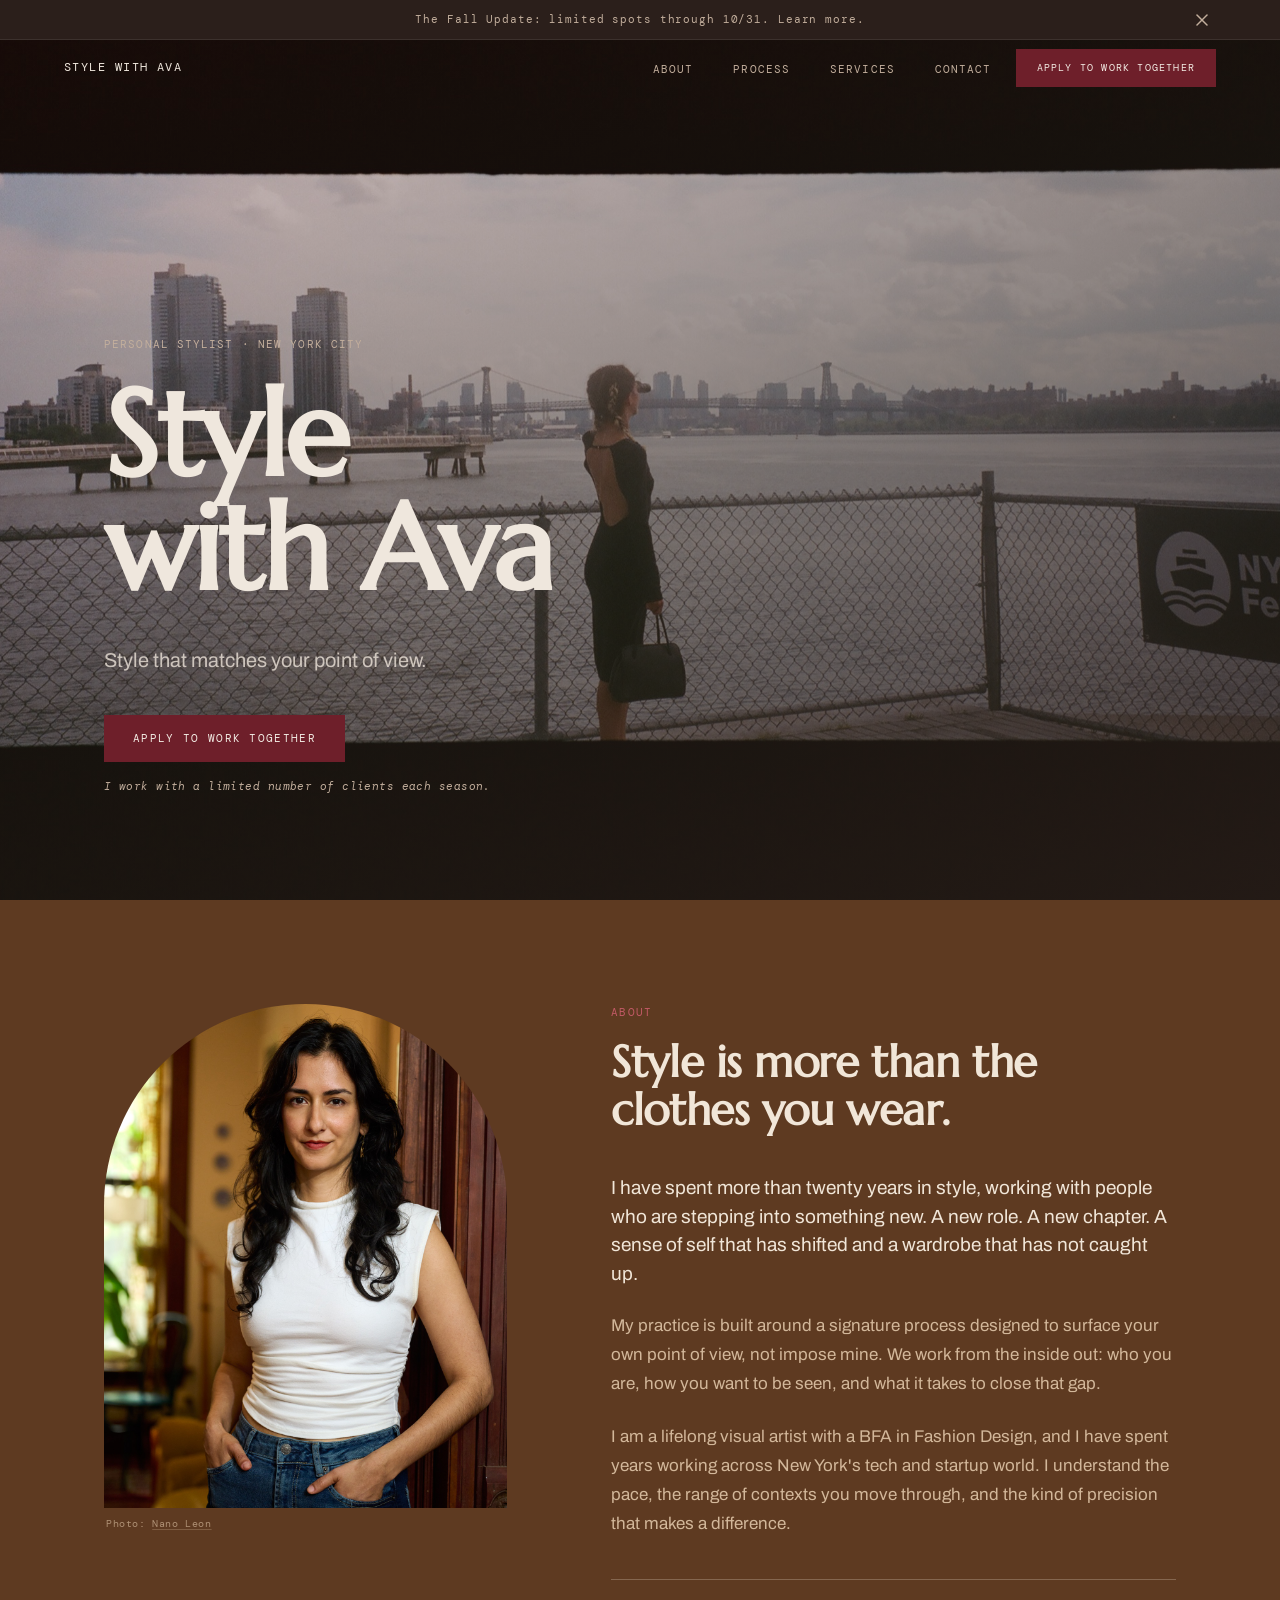
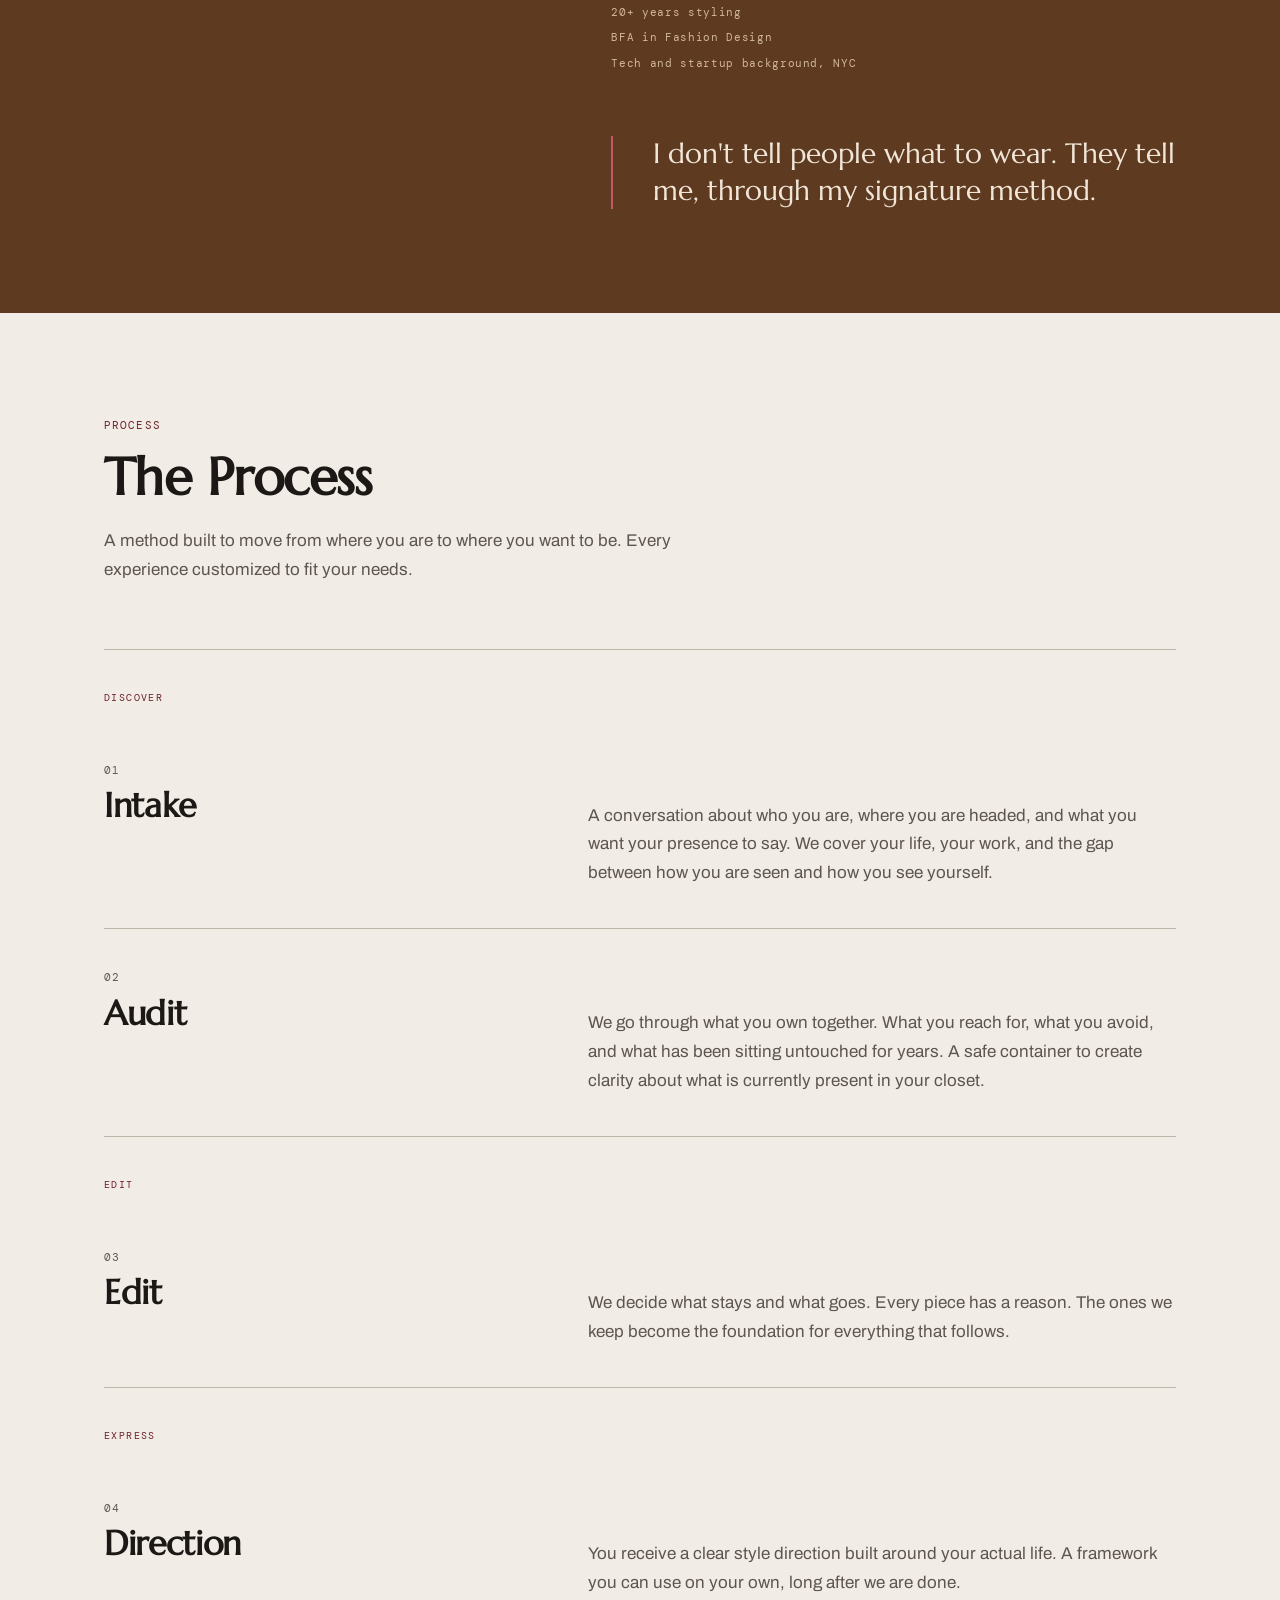
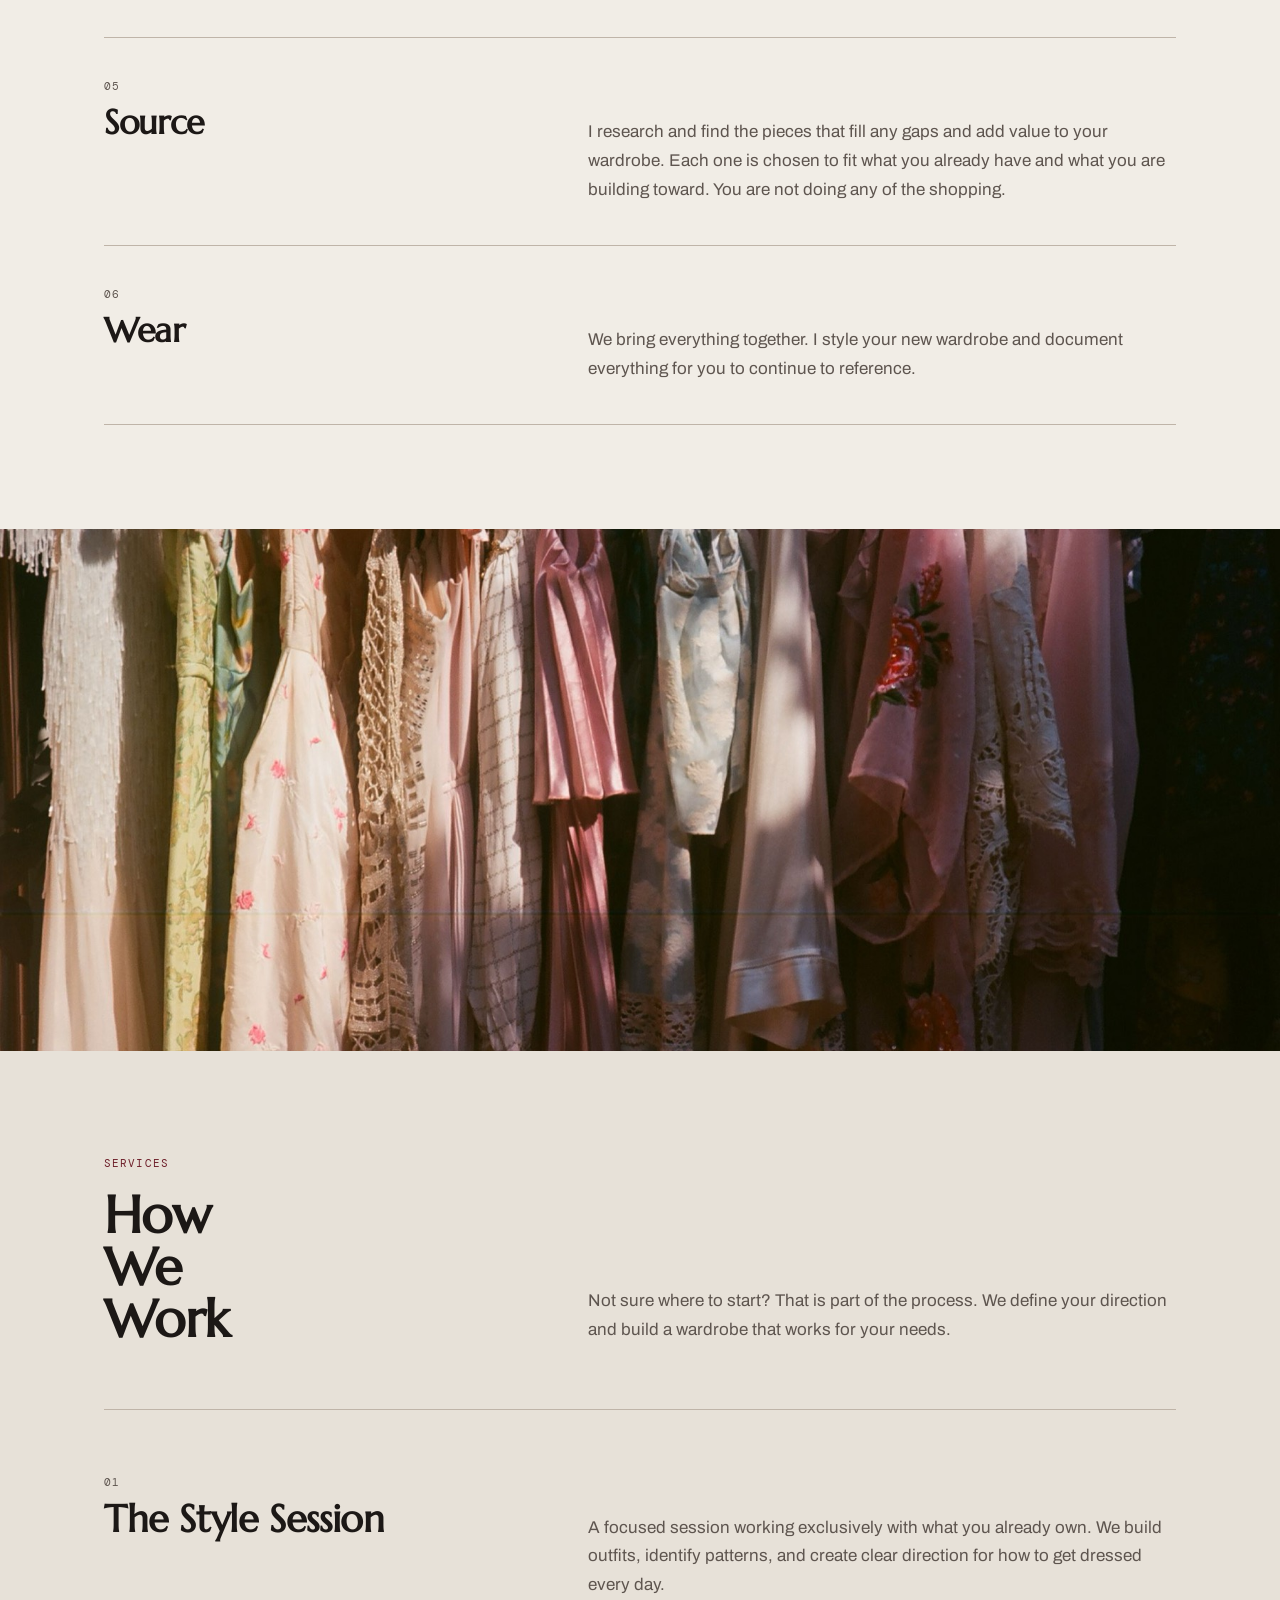
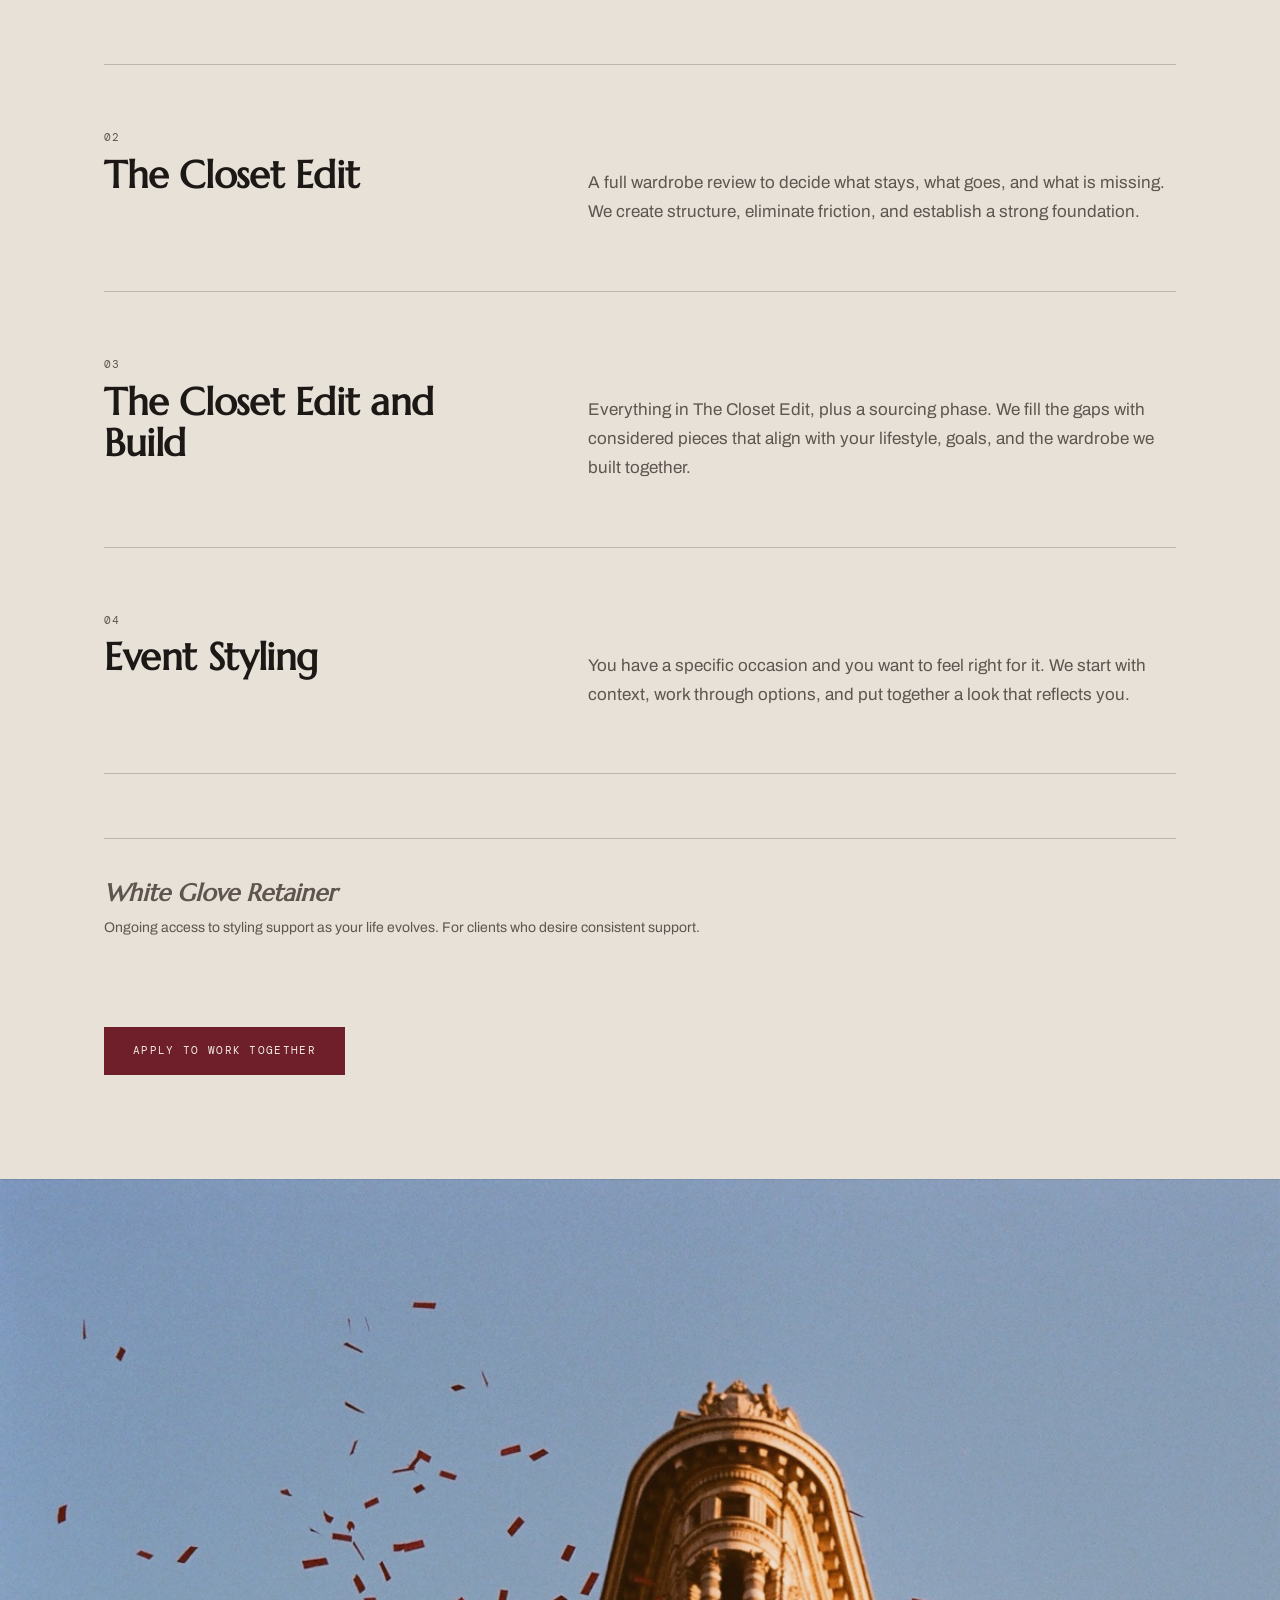
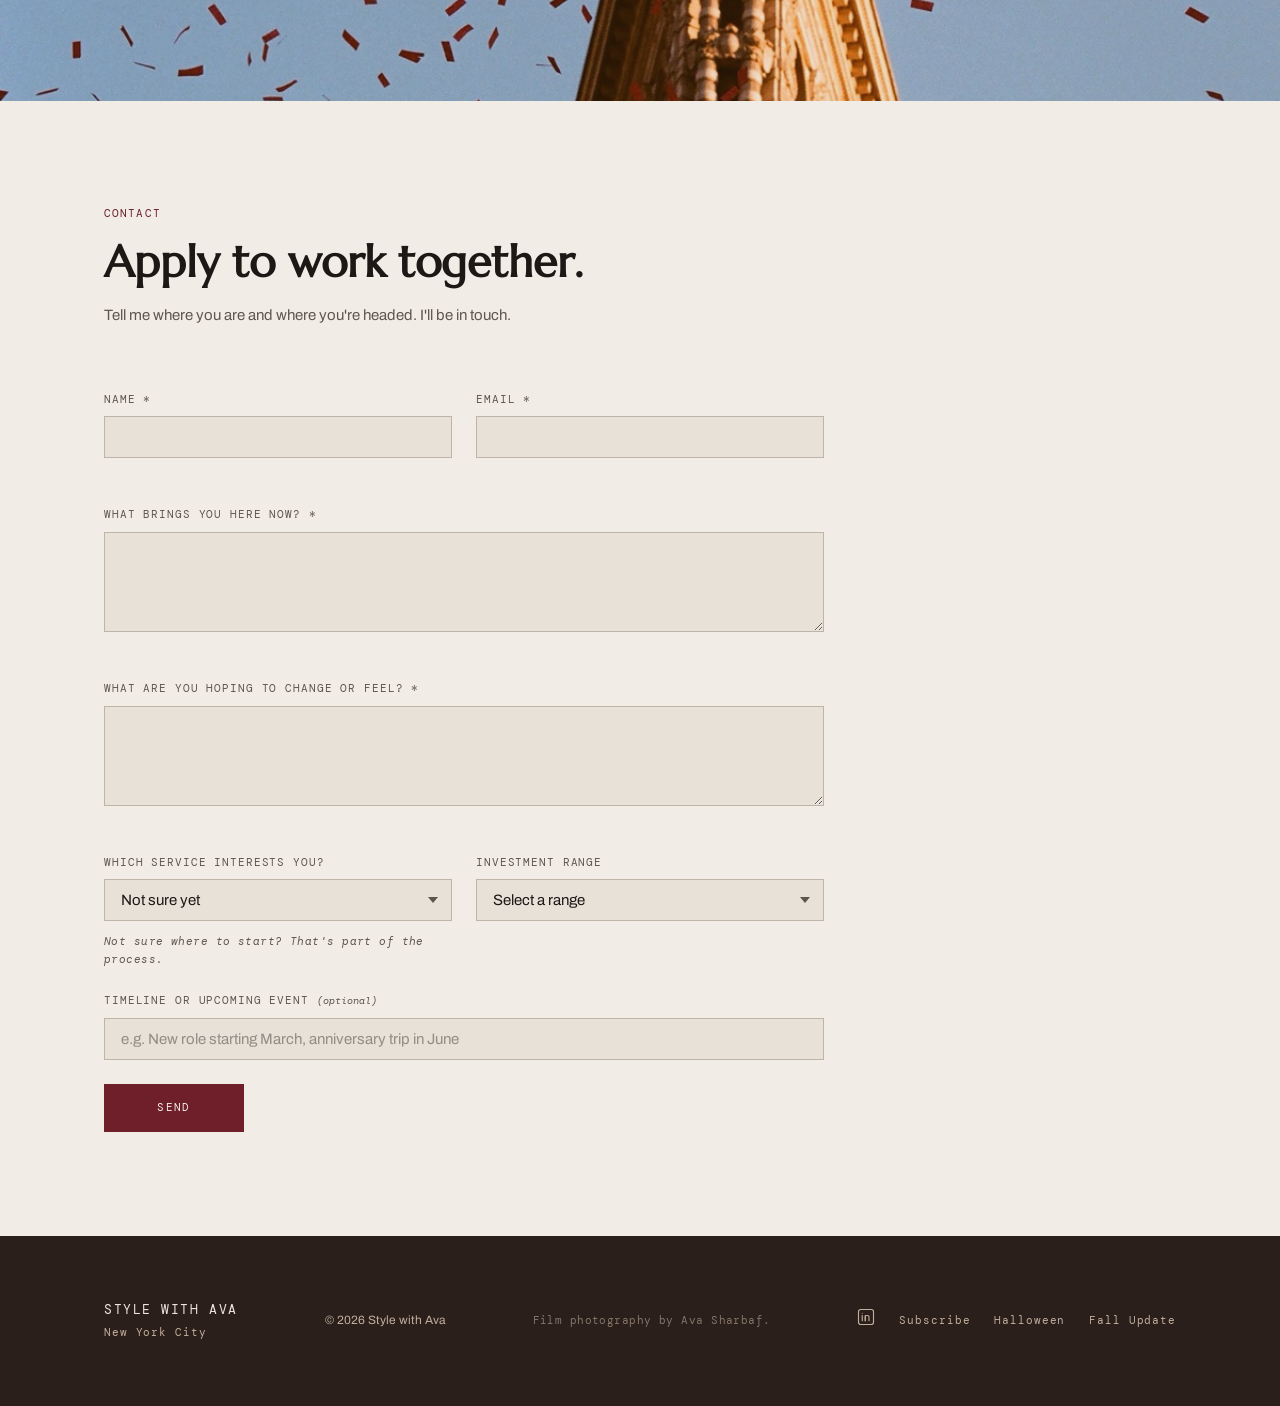
==== commit ffee51aa: "Add fall/clothes images, intro line, photo credit, film credit across all pages - fall-update.html: " ====
--- a/index.html
+++ b/index.html
@@ -113,6 +113,7 @@
               loading="lazy"
               decoding="async"
             >
+            <p class="about__photo-credit">Photo: <a href="https://www.nanoleon.com/" target="_blank" rel="noopener noreferrer">Nano Leon</a></p>
           </div>
           <div class="about__content fade-up">
             <p class="eyebrow">About</p>
@@ -205,6 +206,17 @@
         </div>
       </div>
     </section>
+
+    <!-- IMAGE BAND — Clothes detail -->
+    <div class="image-band image-band--clothes" aria-hidden="true">
+      <img
+        src="/images/optimized/clothesdetail.jpg"
+        alt=""
+        class="image-band__img"
+        loading="lazy"
+        decoding="async"
+      >
+    </div>
 
     <!-- SERVICES -->
     <section id="services" class="services" aria-labelledby="services-heading">
@@ -410,6 +422,7 @@
         <p class="footer__location">New York City</p>
       </div>
       <p class="footer__copy">&copy; 2026 Style with Ava</p>
+      <p class="footer__film-credit">Film photography by Ava Sharbaf.</p>
       <nav class="footer__nav" aria-label="Footer links">
         <a href="https://www.linkedin.com/in/avasharbaf/" class="footer__social-link" aria-label="LinkedIn" target="_blank" rel="noopener">
           <svg width="18" height="18" viewBox="0 0 24 24" fill="none" stroke="currentColor" stroke-width="1.5" stroke-linecap="round" stroke-linejoin="round" aria-hidden="true">
--- a/styles.css
+++ b/styles.css
@@ -388,6 +388,26 @@
   object-fit: cover;
 }
 
+.about__photo-credit {
+  font-family: var(--font-mono);
+  font-size: 10px;
+  letter-spacing: 0.06em;
+  color: var(--on-mahogany-muted);
+  opacity: 0.7;
+  margin-top: var(--sp-2);
+  padding-left: 2px;
+}
+
+.about__photo-credit a {
+  color: inherit;
+  text-decoration: underline;
+  text-underline-offset: 2px;
+  text-decoration-color: rgba(210, 183, 154, 0.4);
+  transition: opacity 0.2s;
+}
+
+.about__photo-credit a:hover { opacity: 1; }
+
 .about__content {
   max-width: 600px;
 }
@@ -588,6 +608,10 @@
   position: absolute;
   inset: 0;
   background: rgba(110, 31, 42, 0.10);
+}
+
+.image-band--clothes .image-band__img {
+  object-position: center center;
 }
 
 @media (max-width: 640px) {
@@ -931,6 +955,14 @@
   color: var(--on-deep-muted);
 }
 
+.footer__film-credit {
+  font-size: 11px;
+  color: var(--on-deep-muted);
+  opacity: 0.6;
+  font-family: var(--font-mono);
+  letter-spacing: 0.04em;
+}
+
 .footer__social {
   display: flex;
   gap: var(--sp-4);
